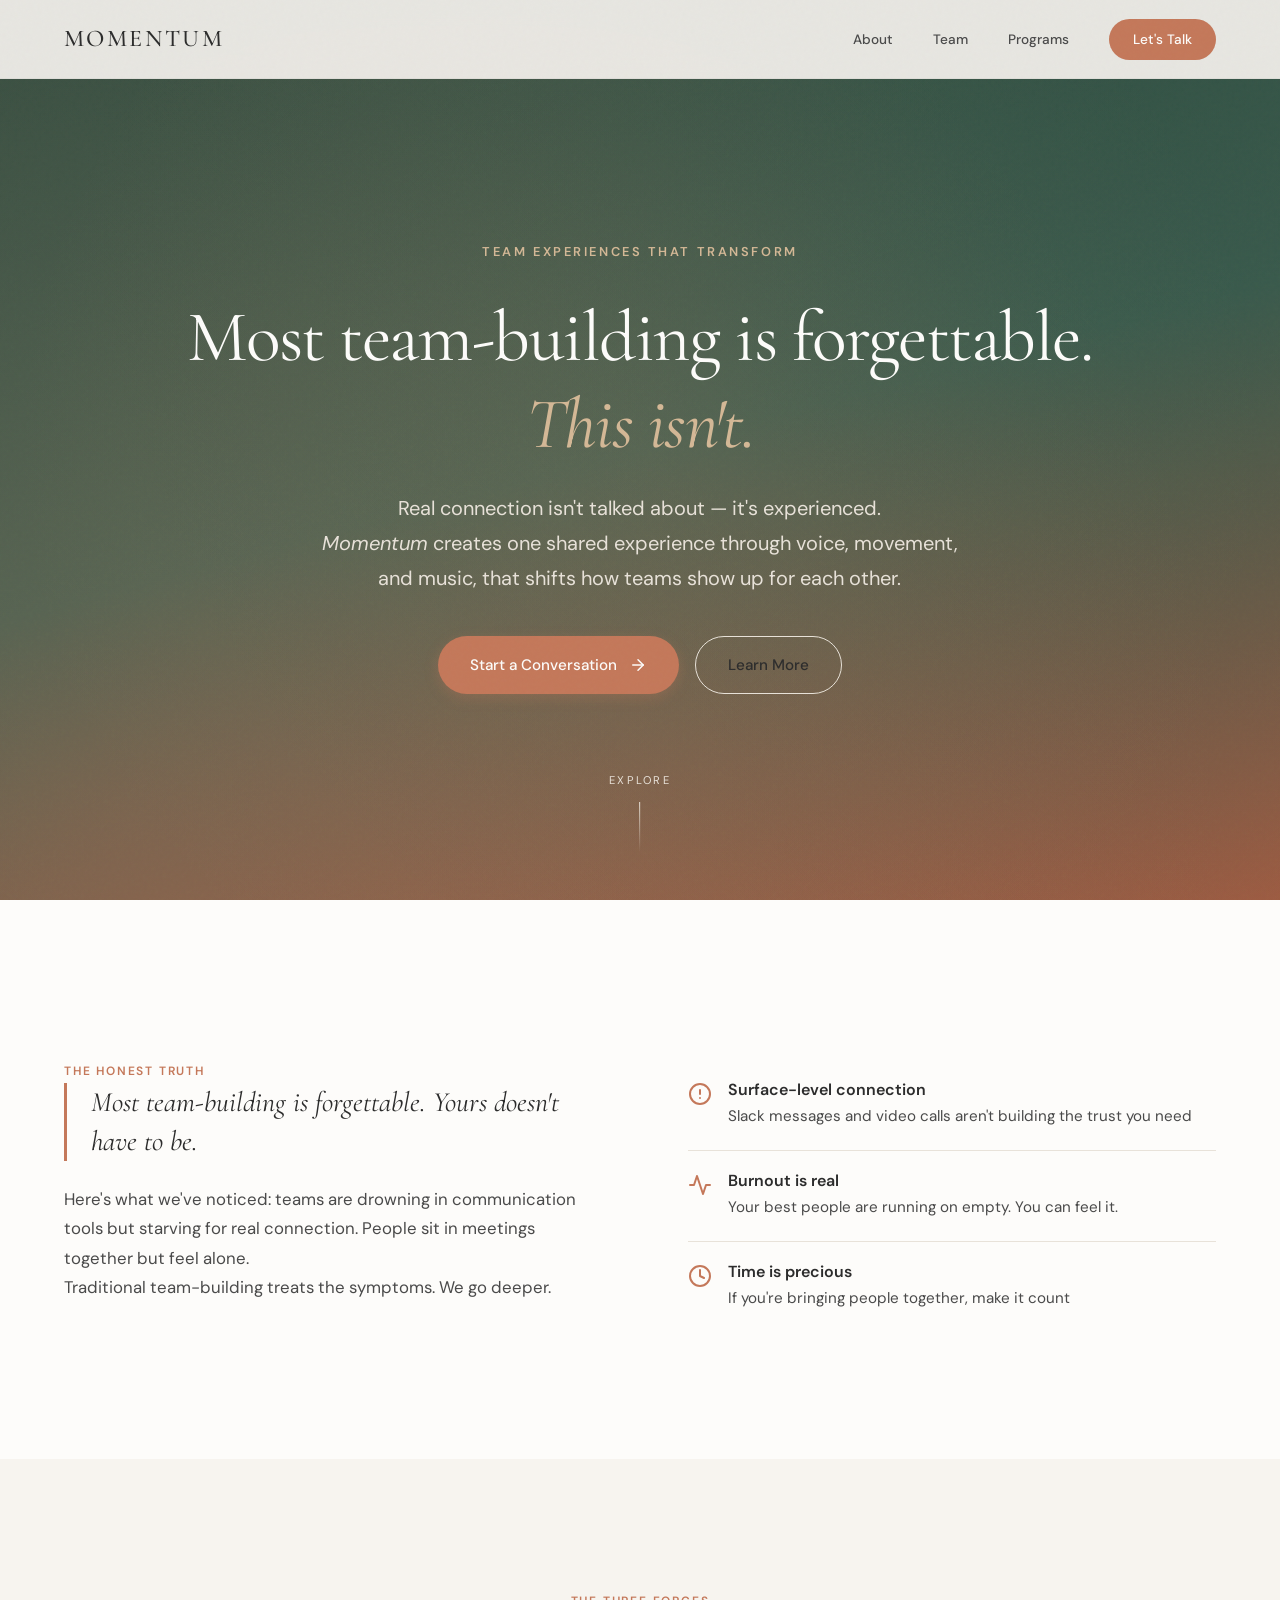
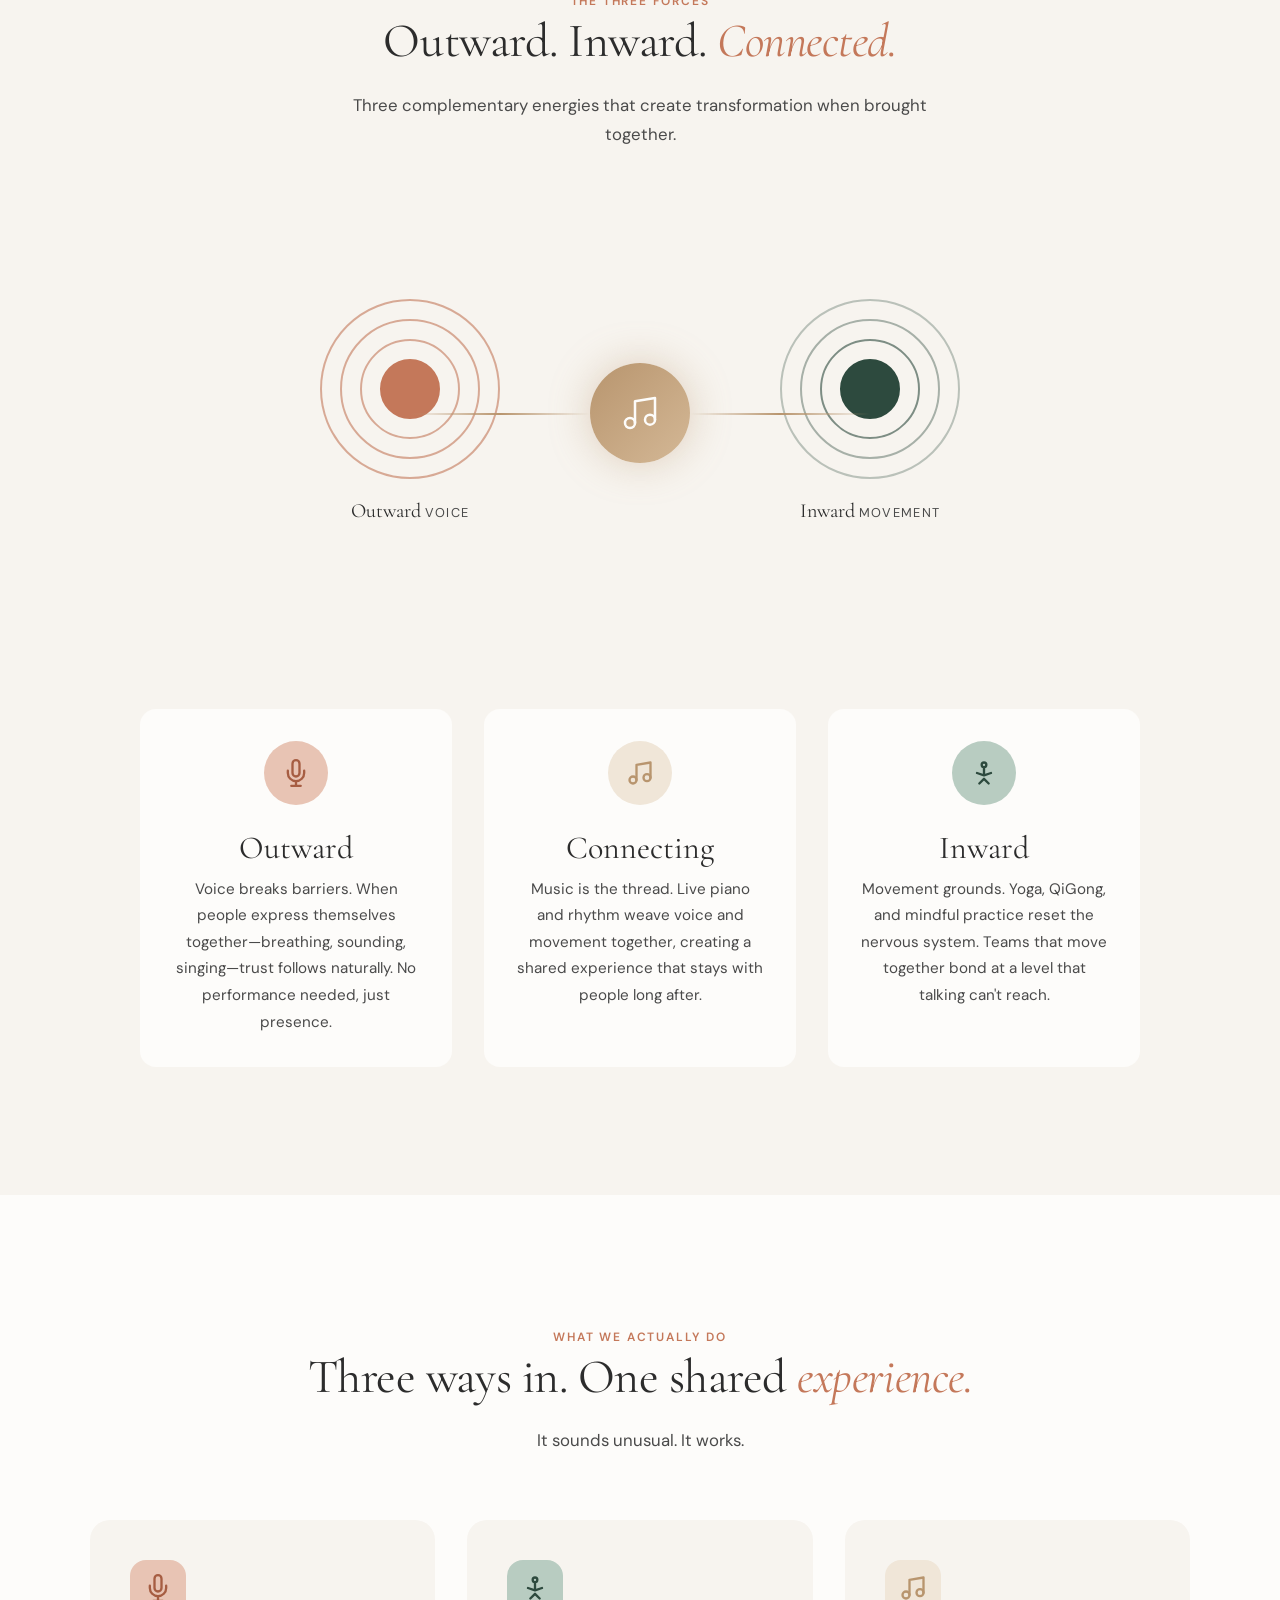
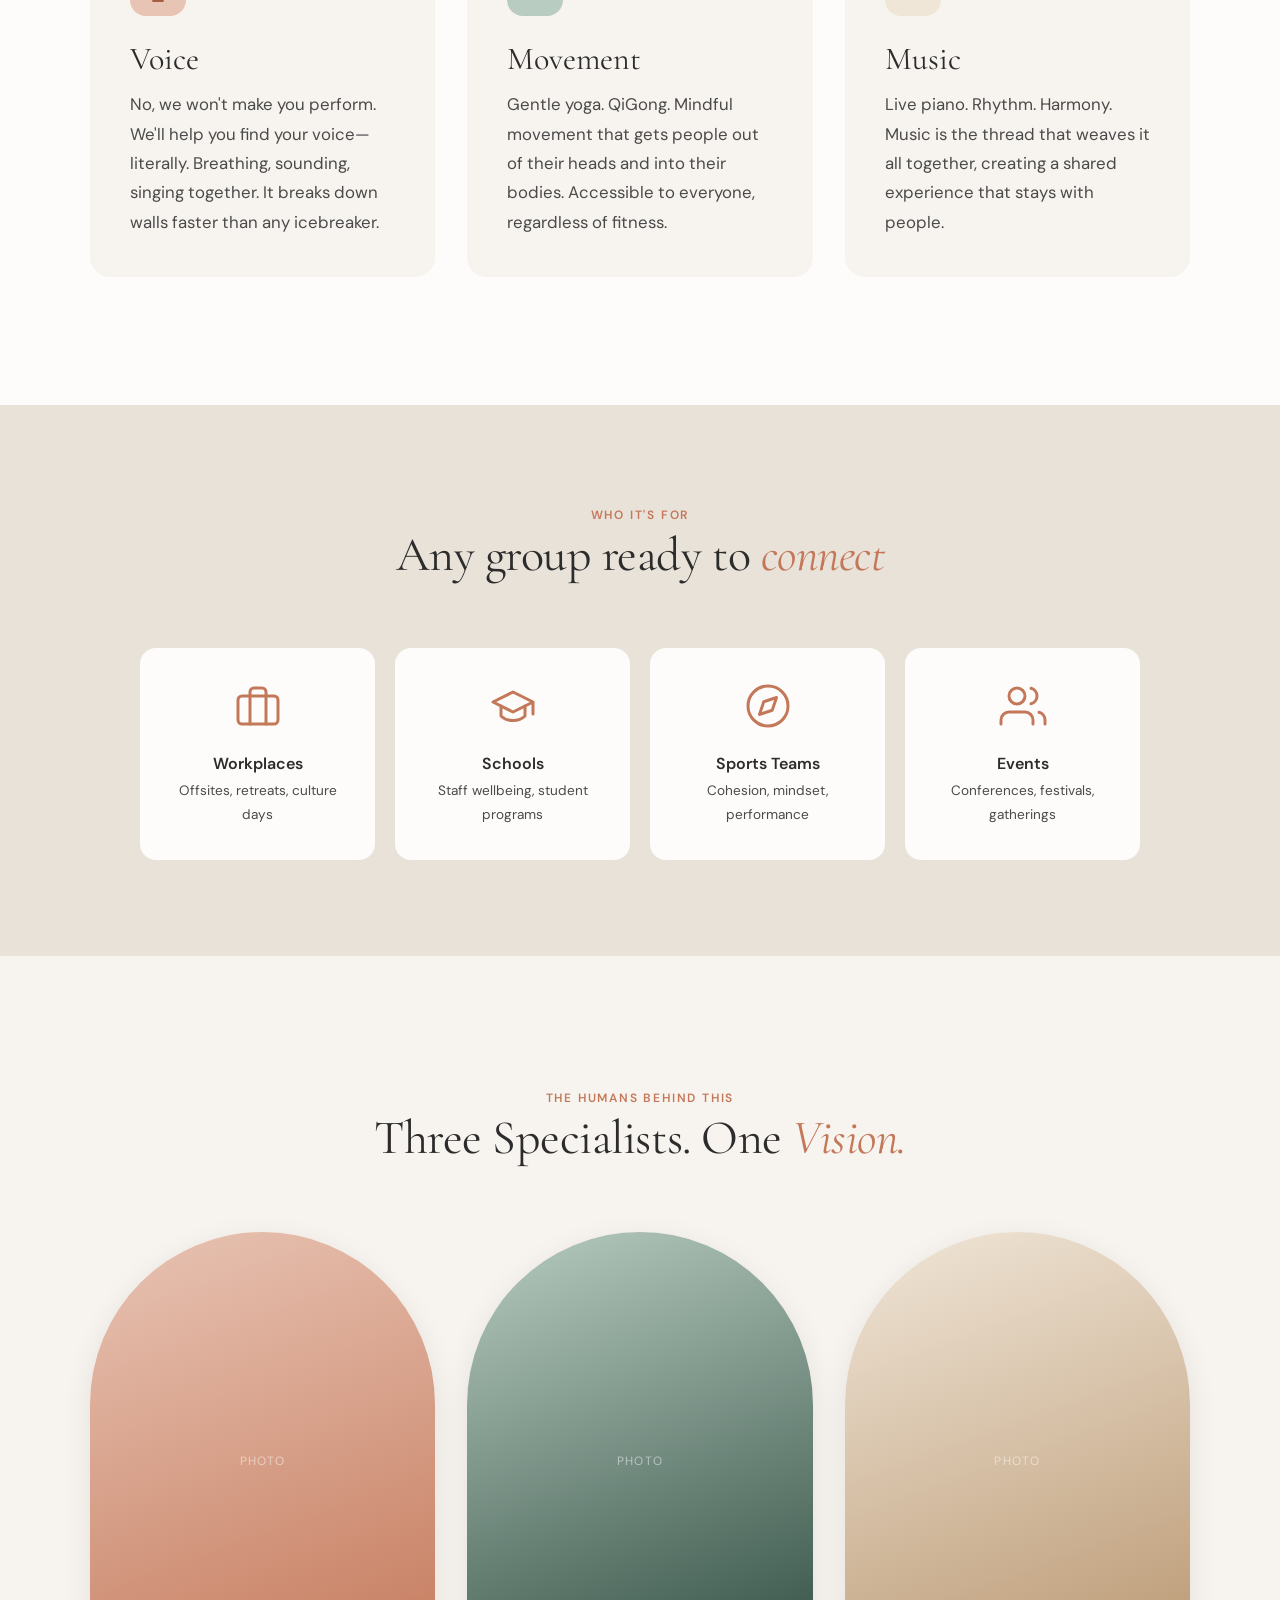
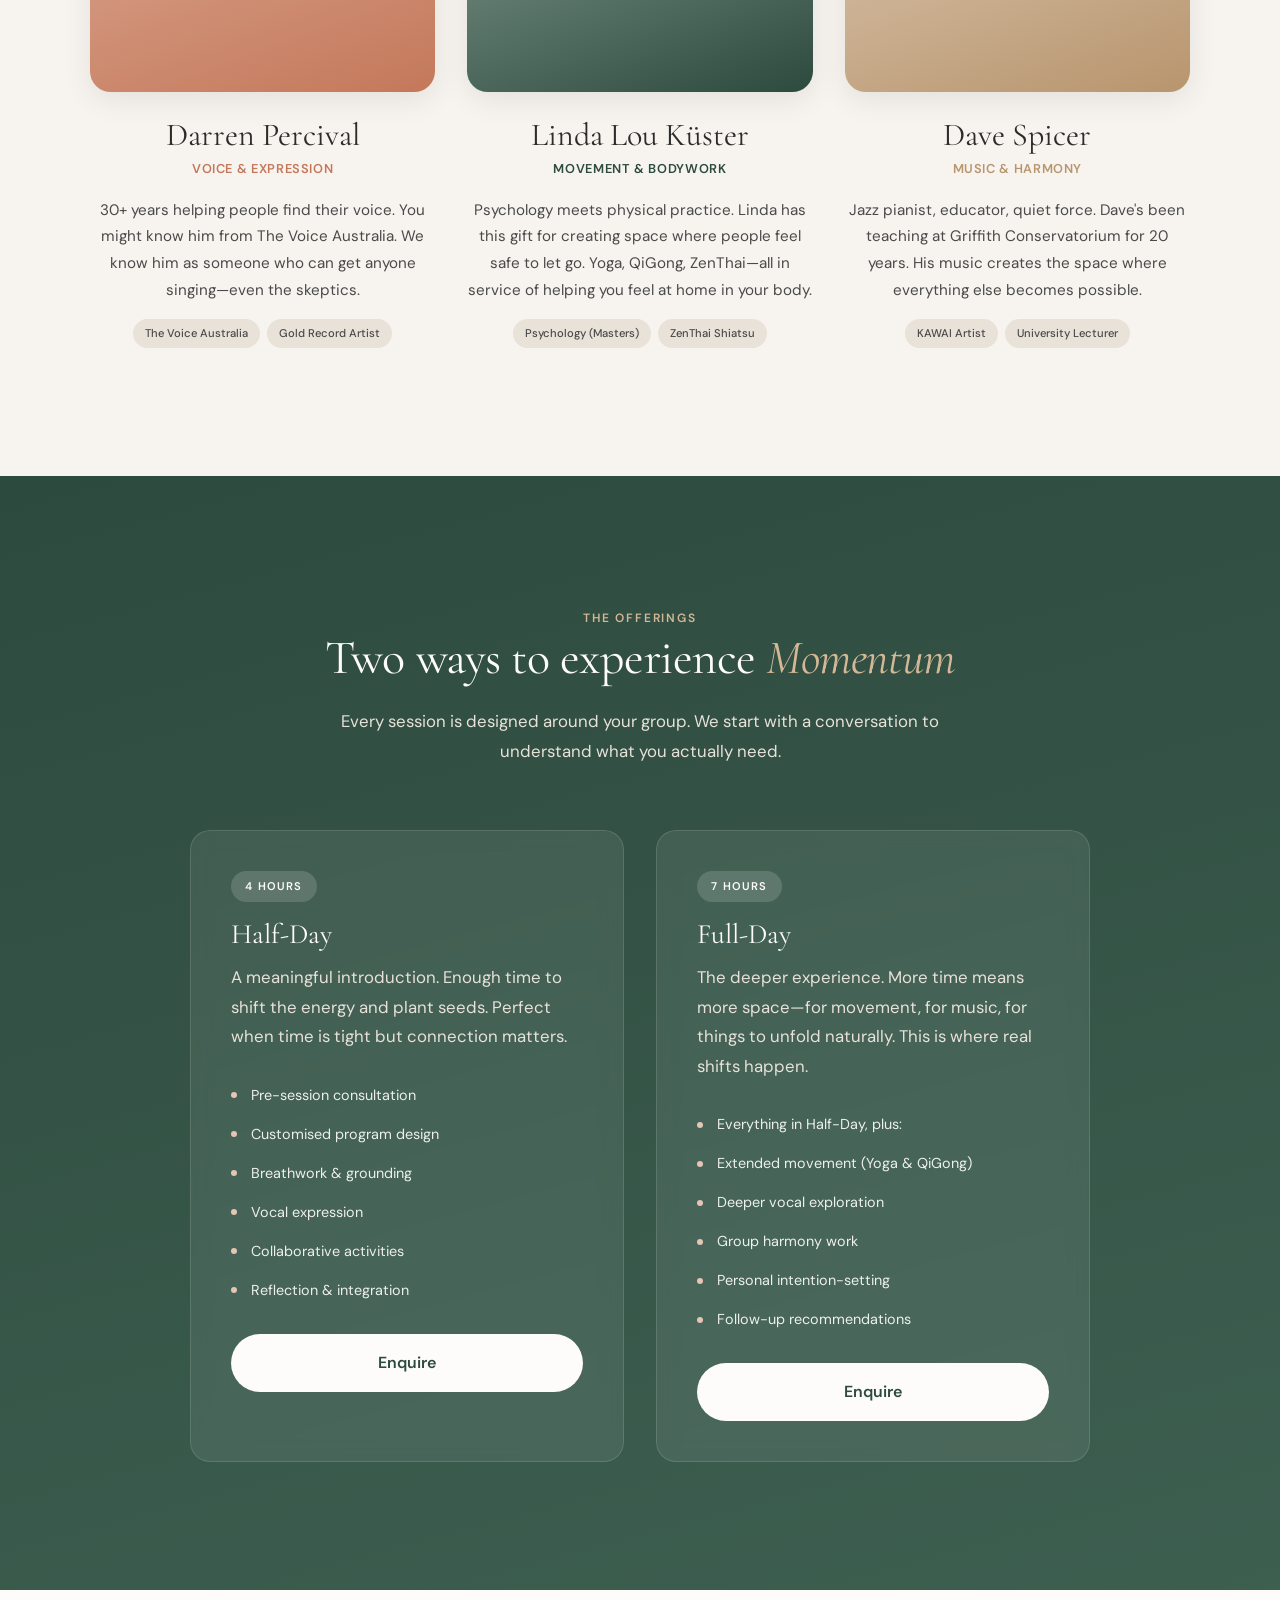
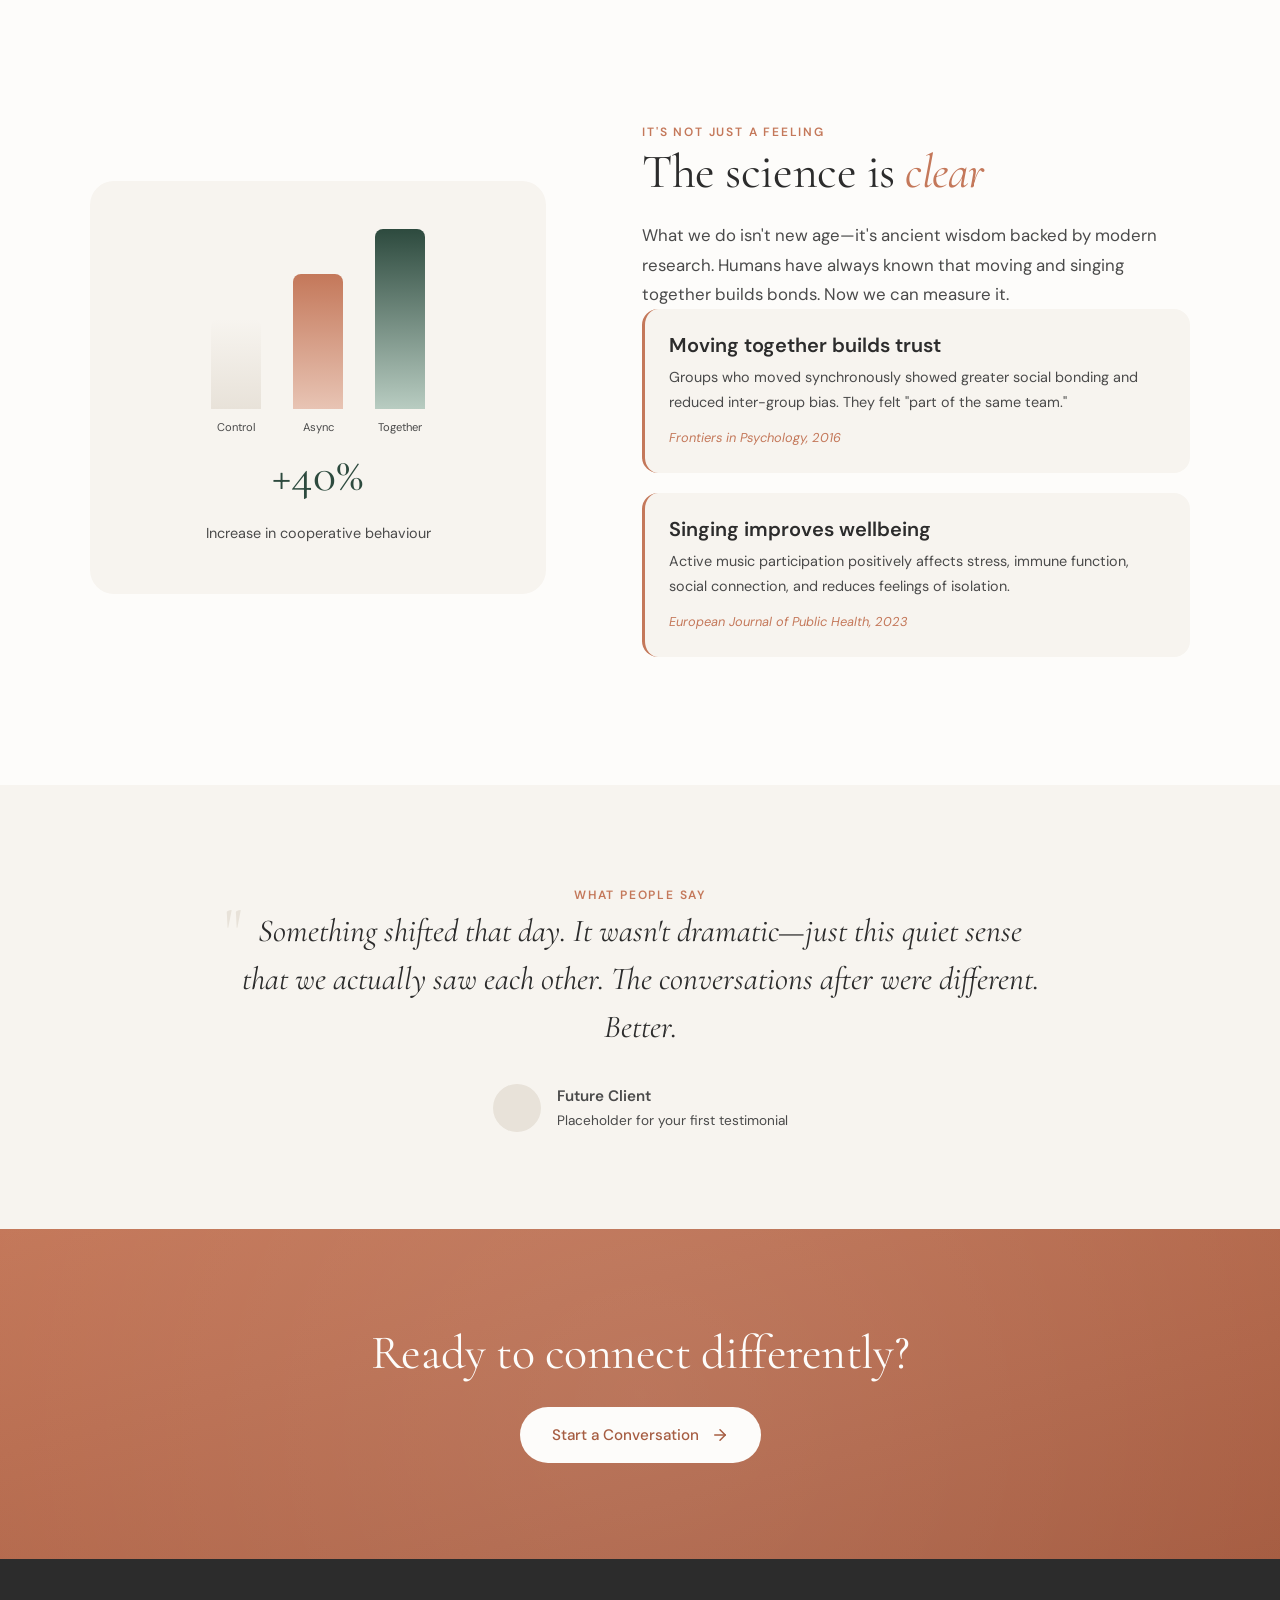
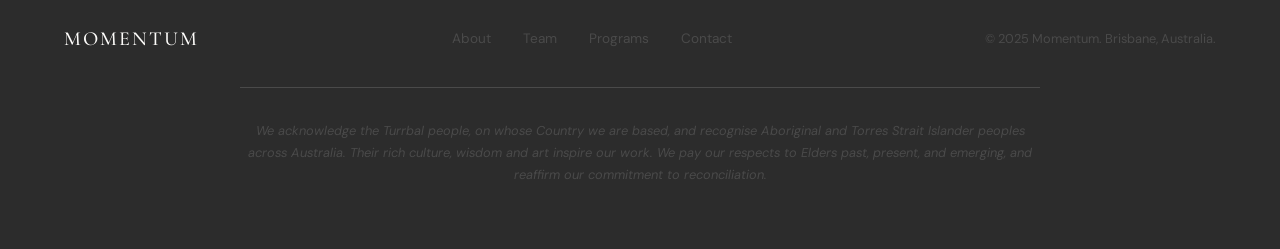
==== index.html @ c25100a8 "Italicize Momentum in hero description Co-Authored-By: Claude Opus 4.5 <noreply@anthropic.com>" ====
<!DOCTYPE html>
<html lang="en">
<head>
    <meta charset="UTF-8">
    <meta name="viewport" content="width=device-width, initial-scale=1.0">
    <title>Momentum | Voice, Movement & Connection for Teams</title>
    <meta name="description" content="Momentum helps teams unlock genuine connection through voice, movement, and shared experience. Not another workshop. A shift in how people show up for each other.">

    <!-- Open Graph -->
    <meta property="og:title" content="Momentum | Voice, Movement & Connection for Teams">
    <meta property="og:description" content="Team experiences that transform how people connect, communicate, and perform.">
    <meta property="og:type" content="website">
    <meta property="og:url" content="https://momentum.com.au">

    <!-- Fonts -->
    <link rel="preconnect" href="https://fonts.googleapis.com">
    <link rel="preconnect" href="https://fonts.gstatic.com" crossorigin>
    <link href="https://fonts.googleapis.com/css2?family=Cormorant+Garamond:ital,wght@0,300;0,400;0,500;0,600;1,400;1,500&family=DM+Sans:ital,wght@0,400;0,500;0,600;1,400&display=swap" rel="stylesheet">

    <!-- Styles -->
    <link rel="stylesheet" href="css/styles.css">
</head>
<body>
    <!-- Navigation -->
    <nav class="nav">
        <a href="index.html" class="nav__logo">Momentum</a>
        <ul class="nav__links">
            <li><a href="about.html" class="nav__link">About</a></li>
            <li><a href="team.html" class="nav__link">Team</a></li>
            <li><a href="programs.html" class="nav__link">Programs</a></li>
            <li><a href="contact.html" class="nav__link nav__cta">Let's Talk</a></li>
        </ul>
        <button class="nav__toggle" aria-label="Toggle menu">
            <span></span>
            <span></span>
            <span></span>
        </button>
    </nav>

    <!-- Hero Section -->
    <section class="hero" id="hero">
        <div class="hero__container">
            <span class="hero__tagline">Team experiences that transform</span>
            <h1 class="hero__title">Most team-building is forgettable.<br><em>This isn't.</em></h1>
            <p class="hero__subtitle">Real connection isn't talked about — it's experienced.<br><em>Momentum</em> creates one shared experience through voice, movement, and music, that shifts how teams show up for each other.</p>
            <div class="hero__ctas">
                <a href="contact.html" class="btn btn--primary">
                    <span>Start a Conversation</span>
                    <svg viewBox="0 0 24 24" fill="none" stroke="currentColor" stroke-width="2" stroke-linecap="round" stroke-linejoin="round">
                        <line x1="5" y1="12" x2="19" y2="12"></line>
                        <polyline points="12 5 19 12 12 19"></polyline>
                    </svg>
                </a>
                <a href="about.html" class="btn btn--secondary">Learn More</a>
            </div>
        </div>
        <div class="hero__scroll">
            <span>Explore</span>
            <div class="hero__scroll-line"></div>
        </div>
    </section>

    <!-- Truth Section -->
    <section class="truth" id="truth">
        <div class="truth__grid">
            <div class="truth__content reveal">
                <span class="section-label">The honest truth</span>
                <blockquote>Most team-building is forgettable. Yours doesn't have to be.</blockquote>
                <p>Here's what we've noticed: teams are drowning in communication tools but starving for real connection. People sit in meetings together but feel alone.</p>
                <p>Traditional team-building treats the symptoms. We go deeper.</p>
            </div>
            <div class="reveal reveal-delay-1">
                <ul class="truth__points">
                    <li class="truth__point">
                        <svg class="truth__icon" viewBox="0 0 24 24" fill="none" stroke="currentColor" stroke-width="2" stroke-linecap="round" stroke-linejoin="round">
                            <circle cx="12" cy="12" r="10"></circle>
                            <line x1="12" y1="8" x2="12" y2="12"></line>
                            <line x1="12" y1="16" x2="12.01" y2="16"></line>
                        </svg>
                        <div>
                            <h4>Surface-level connection</h4>
                            <p>Slack messages and video calls aren't building the trust you need</p>
                        </div>
                    </li>
                    <li class="truth__point">
                        <svg class="truth__icon" viewBox="0 0 24 24" fill="none" stroke="currentColor" stroke-width="2" stroke-linecap="round" stroke-linejoin="round">
                            <path d="M22 12h-4l-3 9L9 3l-3 9H2"></path>
                        </svg>
                        <div>
                            <h4>Burnout is real</h4>
                            <p>Your best people are running on empty. You can feel it.</p>
                        </div>
                    </li>
                    <li class="truth__point">
                        <svg class="truth__icon" viewBox="0 0 24 24" fill="none" stroke="currentColor" stroke-width="2" stroke-linecap="round" stroke-linejoin="round">
                            <circle cx="12" cy="12" r="10"></circle>
                            <polyline points="12 6 12 12 16 14"></polyline>
                        </svg>
                        <div>
                            <h4>Time is precious</h4>
                            <p>If you're bringing people together, make it count</p>
                        </div>
                    </li>
                </ul>
            </div>
        </div>
    </section>

    <!-- Three Forces Section -->
    <section class="forces" id="forces">
        <div class="section-header--center reveal">
            <span class="section-label">The Three Forces</span>
            <h2 class="section-title">Outward. Inward. <em>Connected.</em></h2>
            <p class="section-subtitle">Three complementary energies that create transformation when brought together.</p>
        </div>

        <!-- Visual Diagram (desktop) -->
        <div class="forces__visual">
            <div class="forces__diagram">
                <!-- Outward - Darren -->
                <div class="forces__outward">
                    <div class="forces__outward-circles">
                        <div class="forces__outward-circle"></div>
                        <div class="forces__outward-circle"></div>
                        <div class="forces__outward-circle"></div>
                        <div class="forces__outward-circle"></div>
                    </div>
                    <span class="forces__label">Outward</span>
                    <span class="forces__sublabel">Voice</span>
                </div>

                <!-- Connecting lines -->
                <div class="forces__line forces__line--left"></div>
                <div class="forces__line forces__line--right"></div>

                <!-- Center - Dave -->
                <div class="forces__center">
                    <svg viewBox="0 0 24 24" fill="none" stroke="currentColor" stroke-width="1.5" stroke-linecap="round" stroke-linejoin="round">
                        <path d="M9 18V5l12-2v13"></path>
                        <circle cx="6" cy="18" r="3"></circle>
                        <circle cx="18" cy="16" r="3"></circle>
                    </svg>
                </div>

                <!-- Inward - Linda -->
                <div class="forces__inward">
                    <div class="forces__inward-spiral">
                        <div class="forces__inward-ring"></div>
                        <div class="forces__inward-ring"></div>
                        <div class="forces__inward-ring"></div>
                        <div class="forces__inward-ring"></div>
                    </div>
                    <span class="forces__label">Inward</span>
                    <span class="forces__sublabel">Movement</span>
                </div>
            </div>
        </div>

        <!-- Cards -->
        <div class="forces__cards">
            <div class="forces__card forces__card--outward reveal">
                <div class="forces__card-icon">
                    <svg viewBox="0 0 24 24" fill="none" stroke="currentColor" stroke-width="2" stroke-linecap="round" stroke-linejoin="round">
                        <path d="M12 1a3 3 0 0 0-3 3v8a3 3 0 0 0 6 0V4a3 3 0 0 0-3-3z"></path>
                        <path d="M19 10v2a7 7 0 0 1-14 0v-2"></path>
                        <line x1="12" y1="19" x2="12" y2="23"></line>
                        <line x1="8" y1="23" x2="16" y2="23"></line>
                    </svg>
                </div>
                <h3>Outward</h3>
                <p>Voice breaks barriers. When people express themselves together—breathing, sounding, singing—trust follows naturally. No performance needed, just presence.</p>
            </div>
            <div class="forces__card forces__card--connecting reveal reveal-delay-1">
                <div class="forces__card-icon">
                    <svg viewBox="0 0 24 24" fill="none" stroke="currentColor" stroke-width="2" stroke-linecap="round" stroke-linejoin="round">
                        <path d="M9 18V5l12-2v13"></path>
                        <circle cx="6" cy="18" r="3"></circle>
                        <circle cx="18" cy="16" r="3"></circle>
                    </svg>
                </div>
                <h3>Connecting</h3>
                <p>Music is the thread. Live piano and rhythm weave voice and movement together, creating a shared experience that stays with people long after.</p>
            </div>
            <div class="forces__card forces__card--inward reveal reveal-delay-2">
                <div class="forces__card-icon">
                    <svg viewBox="0 0 24 24" fill="none" stroke="currentColor" stroke-width="2" stroke-linecap="round" stroke-linejoin="round">
                        <circle cx="12" cy="5" r="2"></circle>
                        <path d="M12 7v6"></path>
                        <path d="M8 21l4-4 4 4"></path>
                        <path d="M6 12l6 2 6-2"></path>
                    </svg>
                </div>
                <h3>Inward</h3>
                <p>Movement grounds. Yoga, QiGong, and mindful practice reset the nervous system. Teams that move together bond at a level that talking can't reach.</p>
            </div>
        </div>
    </section>

    <!-- How It Works Section -->
    <section class="how" id="how">
        <div class="section-header--center reveal">
            <span class="section-label">What we actually do</span>
            <h2 class="section-title">Three ways in. One shared <em>experience.</em></h2>
            <p class="section-subtitle">It sounds unusual. It works.</p>
        </div>
        <div class="how__grid">
            <div class="how__card reveal">
                <div class="how__icon">
                    <svg viewBox="0 0 24 24" fill="none" stroke="currentColor" stroke-width="2" stroke-linecap="round" stroke-linejoin="round">
                        <path d="M12 1a3 3 0 0 0-3 3v8a3 3 0 0 0 6 0V4a3 3 0 0 0-3-3z"></path>
                        <path d="M19 10v2a7 7 0 0 1-14 0v-2"></path>
                        <line x1="12" y1="19" x2="12" y2="23"></line>
                        <line x1="8" y1="23" x2="16" y2="23"></line>
                    </svg>
                </div>
                <h3>Voice</h3>
                <p>No, we won't make you perform. We'll help you find your voice—literally. Breathing, sounding, singing together. It breaks down walls faster than any icebreaker.</p>
            </div>
            <div class="how__card reveal reveal-delay-1">
                <div class="how__icon">
                    <svg viewBox="0 0 24 24" fill="none" stroke="currentColor" stroke-width="2" stroke-linecap="round" stroke-linejoin="round">
                        <circle cx="12" cy="5" r="2"></circle>
                        <path d="M12 7v6"></path>
                        <path d="M8 21l4-4 4 4"></path>
                        <path d="M6 12l6 2 6-2"></path>
                    </svg>
                </div>
                <h3>Movement</h3>
                <p>Gentle yoga. QiGong. Mindful movement that gets people out of their heads and into their bodies. Accessible to everyone, regardless of fitness.</p>
            </div>
            <div class="how__card reveal reveal-delay-2">
                <div class="how__icon">
                    <svg viewBox="0 0 24 24" fill="none" stroke="currentColor" stroke-width="2" stroke-linecap="round" stroke-linejoin="round">
                        <path d="M9 18V5l12-2v13"></path>
                        <circle cx="6" cy="18" r="3"></circle>
                        <circle cx="18" cy="16" r="3"></circle>
                    </svg>
                </div>
                <h3>Music</h3>
                <p>Live piano. Rhythm. Harmony. Music is the thread that weaves it all together, creating a shared experience that stays with people.</p>
            </div>
        </div>
    </section>

    <!-- Who It's For Section -->
    <section class="who" id="who">
        <div class="section-header--center reveal">
            <span class="section-label">Who it's for</span>
            <h2 class="section-title">Any group ready to <em>connect</em></h2>
        </div>
        <div class="who__grid">
            <div class="who__card reveal">
                <svg class="who__icon" viewBox="0 0 24 24" fill="none" stroke="currentColor" stroke-width="1.5" stroke-linecap="round" stroke-linejoin="round">
                    <rect x="2" y="7" width="20" height="14" rx="2" ry="2"></rect>
                    <path d="M16 21V5a2 2 0 0 0-2-2h-4a2 2 0 0 0-2 2v16"></path>
                </svg>
                <h4>Workplaces</h4>
                <p>Offsites, retreats, culture days</p>
            </div>
            <div class="who__card reveal reveal-delay-1">
                <svg class="who__icon" viewBox="0 0 24 24" fill="none" stroke="currentColor" stroke-width="1.5" stroke-linecap="round" stroke-linejoin="round">
                    <path d="M22 10v6M2 10l10-5 10 5-10 5z"></path>
                    <path d="M6 12v5c3 3 9 3 12 0v-5"></path>
                </svg>
                <h4>Schools</h4>
                <p>Staff wellbeing, student programs</p>
            </div>
            <div class="who__card reveal reveal-delay-2">
                <svg class="who__icon" viewBox="0 0 24 24" fill="none" stroke="currentColor" stroke-width="1.5" stroke-linecap="round" stroke-linejoin="round">
                    <circle cx="12" cy="12" r="10"></circle>
                    <polygon points="16.24 7.76 14.12 14.12 7.76 16.24 9.88 9.88 16.24 7.76"></polygon>
                </svg>
                <h4>Sports Teams</h4>
                <p>Cohesion, mindset, performance</p>
            </div>
            <div class="who__card reveal reveal-delay-3">
                <svg class="who__icon" viewBox="0 0 24 24" fill="none" stroke="currentColor" stroke-width="1.5" stroke-linecap="round" stroke-linejoin="round">
                    <path d="M17 21v-2a4 4 0 0 0-4-4H5a4 4 0 0 0-4 4v2"></path>
                    <circle cx="9" cy="7" r="4"></circle>
                    <path d="M23 21v-2a4 4 0 0 0-3-3.87"></path>
                    <path d="M16 3.13a4 4 0 0 1 0 7.75"></path>
                </svg>
                <h4>Events</h4>
                <p>Conferences, festivals, gatherings</p>
            </div>
        </div>
    </section>

    <!-- Team Section -->
    <section class="team" id="team">
        <div class="section-header--center reveal">
            <span class="section-label">The humans behind this</span>
            <h2 class="section-title">Three Specialists. One <em>Vision.</em></h2>
        </div>
        <div class="team__grid">
            <div class="team__card reveal">
                <div class="team__photo"></div>
                <h3 class="team__name">Darren Percival</h3>
                <p class="team__role">Voice & Expression</p>
                <p class="team__bio">30+ years helping people find their voice. You might know him from The Voice Australia. We know him as someone who can get anyone singing—even the skeptics.</p>
                <div class="team__creds">
                    <span class="team__cred">The Voice Australia</span>
                    <span class="team__cred">Gold Record Artist</span>
                </div>
            </div>
            <div class="team__card reveal reveal-delay-1">
                <div class="team__photo"></div>
                <h3 class="team__name">Linda Lou Küster</h3>
                <p class="team__role">Movement & Bodywork</p>
                <p class="team__bio">Psychology meets physical practice. Linda has this gift for creating space where people feel safe to let go. Yoga, QiGong, ZenThai—all in service of helping you feel at home in your body.</p>
                <div class="team__creds">
                    <span class="team__cred">Psychology (Masters)</span>
                    <span class="team__cred">ZenThai Shiatsu</span>
                </div>
            </div>
            <div class="team__card reveal reveal-delay-2">
                <div class="team__photo"></div>
                <h3 class="team__name">Dave Spicer</h3>
                <p class="team__role">Music & Harmony</p>
                <p class="team__bio">Jazz pianist, educator, quiet force. Dave's been teaching at Griffith Conservatorium for 20 years. His music creates the space where everything else becomes possible.</p>
                <div class="team__creds">
                    <span class="team__cred">KAWAI Artist</span>
                    <span class="team__cred">University Lecturer</span>
                </div>
            </div>
        </div>
    </section>

    <!-- Programs Section -->
    <section class="programs" id="programs">
        <div class="section-header--center reveal">
            <span class="section-label">The offerings</span>
            <h2 class="section-title">Two ways to experience <em>Momentum</em></h2>
            <p class="section-subtitle">Every session is designed around your group. We start with a conversation to understand what you actually need.</p>
        </div>
        <div class="programs__grid">
            <div class="programs__card reveal">
                <span class="programs__badge">4 Hours</span>
                <h3 class="programs__name">Half-Day</h3>
                <p class="programs__desc">A meaningful introduction. Enough time to shift the energy and plant seeds. Perfect when time is tight but connection matters.</p>
                <ul class="programs__features">
                    <li>Pre-session consultation</li>
                    <li>Customised program design</li>
                    <li>Breathwork & grounding</li>
                    <li>Vocal expression</li>
                    <li>Collaborative activities</li>
                    <li>Reflection & integration</li>
                </ul>
                <a href="contact.html" class="programs__cta">Enquire</a>
            </div>
            <div class="programs__card reveal reveal-delay-1">
                <span class="programs__badge">7 Hours</span>
                <h3 class="programs__name">Full-Day</h3>
                <p class="programs__desc">The deeper experience. More time means more space—for movement, for music, for things to unfold naturally. This is where real shifts happen.</p>
                <ul class="programs__features">
                    <li>Everything in Half-Day, plus:</li>
                    <li>Extended movement (Yoga & QiGong)</li>
                    <li>Deeper vocal exploration</li>
                    <li>Group harmony work</li>
                    <li>Personal intention-setting</li>
                    <li>Follow-up recommendations</li>
                </ul>
                <a href="contact.html" class="programs__cta">Enquire</a>
            </div>
        </div>
    </section>

    <!-- Science Section -->
    <section class="science" id="science">
        <div class="science__grid">
            <div class="science__visual reveal">
                <div class="science__chart">
                    <div class="science__bar"><span>Control</span></div>
                    <div class="science__bar"><span>Async</span></div>
                    <div class="science__bar"><span>Together</span></div>
                </div>
                <p class="science__stat">+40%</p>
                <p class="science__stat-label">Increase in cooperative behaviour</p>
            </div>
            <div class="reveal reveal-delay-1">
                <span class="section-label">It's not just a feeling</span>
                <h2 class="section-title">The science is <em>clear</em></h2>
                <p class="section-subtitle">What we do isn't new age—it's ancient wisdom backed by modern research. Humans have always known that moving and singing together builds bonds. Now we can measure it.</p>
                <div class="science__studies">
                    <div class="science__study">
                        <h4>Moving together builds trust</h4>
                        <p>Groups who moved synchronously showed greater social bonding and reduced inter-group bias. They felt "part of the same team."</p>
                        <cite>Frontiers in Psychology, 2016</cite>
                    </div>
                    <div class="science__study">
                        <h4>Singing improves wellbeing</h4>
                        <p>Active music participation positively affects stress, immune function, social connection, and reduces feelings of isolation.</p>
                        <cite>European Journal of Public Health, 2023</cite>
                    </div>
                </div>
            </div>
        </div>
    </section>

    <!-- Testimonial Section -->
    <section class="testimonial">
        <div class="testimonial__container reveal">
            <span class="section-label">What people say</span>
            <p class="testimonial__quote">Something shifted that day. It wasn't dramatic—just this quiet sense that we actually saw each other. The conversations after were different. Better.</p>
            <div class="testimonial__author">
                <div class="testimonial__avatar"></div>
                <div class="testimonial__info">
                    <p class="testimonial__name">Future Client</p>
                    <p class="testimonial__role">Placeholder for your first testimonial</p>
                </div>
            </div>
        </div>
    </section>

    <!-- CTA Banner -->
    <section class="cta-banner">
        <div class="cta-banner__content reveal">
            <h2 class="section-title">Ready to connect differently?</h2>
            <a href="contact.html" class="btn btn--white">
                <span>Start a Conversation</span>
                <svg viewBox="0 0 24 24" fill="none" stroke="currentColor" stroke-width="2" stroke-linecap="round" stroke-linejoin="round">
                    <line x1="5" y1="12" x2="19" y2="12"></line>
                    <polyline points="12 5 19 12 12 19"></polyline>
                </svg>
            </a>
        </div>
    </section>

    <!-- Footer -->
    <footer class="footer">
        <div class="footer__content">
            <span class="footer__logo">Momentum</span>
            <div class="footer__links">
                <a href="about.html">About</a>
                <a href="team.html">Team</a>
                <a href="programs.html">Programs</a>
                <a href="contact.html">Contact</a>
            </div>
            <span class="footer__copy">&copy; 2025 Momentum. Brisbane, Australia.</span>
        </div>
        <div class="footer__acknowledgement">
            <p>We acknowledge the Turrbal people, on whose Country we are based, and recognise Aboriginal and Torres Strait Islander peoples across Australia. Their rich culture, wisdom and art inspire our work. We pay our respects to Elders past, present, and emerging, and reaffirm our commitment to reconciliation.</p>
        </div>
    </footer>

    <!-- Scripts -->
    <script src="js/main.js"></script>
</body>
</html>
---- css/styles.css ----
/* ============================================
   MOMENTUM - Design System & Styles
   ============================================ */

/* --- CSS Variables --- */
:root {
    /* Colors - Core */
    --color-cream: #F7F4EF;
    --color-warm-white: #FDFCFA;
    --color-sand: #E8E2D9;
    --color-charcoal: #2C2C2C;
    --color-charcoal-light: #4A4A4A;

    /* Colors - Darren (Outward) */
    --color-terracotta: #C4785A;
    --color-terracotta-deep: #A65D42;
    --color-terracotta-light: #E8C4B4;

    /* Colors - Linda (Inward) */
    --color-forest: #2D4A3E;
    --color-forest-light: #3D5F50;
    --color-forest-pale: #B8CCC1;

    /* Colors - Dave (Connecting) */
    --color-gold: #B8956E;
    --color-gold-light: #D4B896;
    --color-gold-pale: #F0E6D8;

    /* Typography */
    --font-display: 'Cormorant Garamond', Georgia, serif;
    --font-body: 'DM Sans', -apple-system, sans-serif;

    /* Spacing */
    --space-xs: 0.5rem;
    --space-sm: 1rem;
    --space-md: 2rem;
    --space-lg: 4rem;
    --space-xl: 6rem;
    --space-2xl: 8rem;

    /* Easing */
    --ease-out-expo: cubic-bezier(0.16, 1, 0.3, 1);
    --ease-out-quart: cubic-bezier(0.25, 1, 0.5, 1);
    --ease-smooth: cubic-bezier(0.4, 0, 0.2, 1);

    /* Shadows */
    --shadow-sm: 0 2px 8px rgba(0, 0, 0, 0.04);
    --shadow-md: 0 8px 30px rgba(0, 0, 0, 0.08);
    --shadow-lg: 0 20px 50px rgba(0, 0, 0, 0.12);
}

/* --- Reset & Base --- */
*, *::before, *::after {
    margin: 0;
    padding: 0;
    box-sizing: border-box;
}

html {
    scroll-behavior: smooth;
    font-size: 16px;
}

body {
    font-family: var(--font-body);
    background-color: var(--color-cream);
    color: var(--color-charcoal);
    line-height: 1.6;
    overflow-x: hidden;
    -webkit-font-smoothing: antialiased;
}

/* Grain overlay */
body::before {
    content: '';
    position: fixed;
    top: 0;
    left: 0;
    width: 100%;
    height: 100%;
    pointer-events: none;
    opacity: 0.025;
    z-index: 10000;
    background-image: url("data:image/svg+xml,%3Csvg viewBox='0 0 256 256' xmlns='http://www.w3.org/2000/svg'%3E%3Cfilter id='noise'%3E%3CfeTurbulence type='fractalNoise' baseFrequency='0.9' numOctaves='4' stitchTiles='stitch'/%3E%3C/filter%3E%3Crect width='100%25' height='100%25' filter='url(%23noise)'/%3E%3C/svg%3E");
}

::selection {
    background-color: var(--color-terracotta);
    color: var(--color-warm-white);
}

img {
    max-width: 100%;
    height: auto;
    display: block;
}

a {
    color: inherit;
    text-decoration: none;
}

/* --- Typography --- */
h1, h2, h3, h4 {
    font-family: var(--font-display);
    font-weight: 400;
    line-height: 1.2;
}

h1 {
    font-size: clamp(2.5rem, 6vw, 4.5rem);
    letter-spacing: -0.02em;
}

h2 {
    font-size: clamp(2rem, 4vw, 3rem);
    letter-spacing: -0.01em;
}

h3 {
    font-size: clamp(1.5rem, 2.5vw, 2rem);
}

h4 {
    font-size: 1.25rem;
}

p {
    font-size: 1.05rem;
    line-height: 1.75;
    color: var(--color-charcoal-light);
}

em {
    font-style: italic;
}

/* --- Layout --- */
.container {
    max-width: 1200px;
    margin: 0 auto;
    padding: 0 var(--space-md);
}

section {
    padding: var(--space-xl) var(--space-md);
    position: relative;
}

/* --- Navigation --- */
.nav {
    position: fixed;
    top: 0;
    left: 0;
    right: 0;
    z-index: 1000;
    padding: 1.25rem var(--space-lg);
    display: flex;
    justify-content: space-between;
    align-items: center;
    background-color: rgba(247, 244, 239, 0.92);
    backdrop-filter: blur(12px);
    border-bottom: 1px solid rgba(0, 0, 0, 0.04);
    transition: all 0.3s var(--ease-smooth);
}

.nav--scrolled {
    padding: 1rem var(--space-lg);
    box-shadow: var(--shadow-sm);
}

.nav__logo {
    font-family: var(--font-display);
    font-size: 1.5rem;
    font-weight: 500;
    letter-spacing: 0.1em;
    text-transform: uppercase;
    color: var(--color-charcoal);
}

.nav__links {
    display: flex;
    gap: 2.5rem;
    list-style: none;
    align-items: center;
}

.nav__link {
    font-size: 0.85rem;
    font-weight: 500;
    color: var(--color-charcoal-light);
    transition: color 0.3s ease;
    position: relative;
}

.nav__link::after {
    content: '';
    position: absolute;
    bottom: -4px;
    left: 0;
    width: 0;
    height: 1px;
    background-color: var(--color-terracotta);
    transition: width 0.3s var(--ease-out-expo);
}

.nav__link:hover {
    color: var(--color-charcoal);
}

.nav__link:hover::after {
    width: 100%;
}

.nav__cta {
    padding: 0.75rem 1.5rem;
    background-color: var(--color-terracotta);
    color: var(--color-warm-white) !important;
    border-radius: 100px;
    font-weight: 500;
    transition: all 0.3s var(--ease-smooth);
}

.nav__cta:hover {
    background-color: var(--color-terracotta-deep);
    transform: translateY(-1px);
}

.nav__cta::after {
    display: none;
}

/* Mobile menu toggle */
.nav__toggle {
    display: none;
    flex-direction: column;
    gap: 5px;
    background: none;
    border: none;
    cursor: pointer;
    padding: 0.5rem;
}

.nav__toggle span {
    width: 24px;
    height: 2px;
    background-color: var(--color-charcoal);
    transition: all 0.3s ease;
}

/* --- Buttons --- */
.btn {
    display: inline-flex;
    align-items: center;
    gap: 0.75rem;
    font-family: var(--font-body);
    font-size: 0.95rem;
    font-weight: 500;
    padding: 1rem 2rem;
    border-radius: 100px;
    cursor: pointer;
    transition: all 0.3s var(--ease-out-expo);
    border: none;
}

.btn--primary {
    background-color: var(--color-terracotta);
    color: var(--color-warm-white);
    box-shadow: 0 4px 14px rgba(196, 120, 90, 0.3);
}

.btn--primary:hover {
    background-color: var(--color-terracotta-deep);
    transform: translateY(-2px);
    box-shadow: 0 6px 20px rgba(196, 120, 90, 0.4);
}

.btn--secondary {
    background-color: transparent;
    color: var(--color-charcoal);
    border: 1px solid var(--color-sand);
}

.btn--secondary:hover {
    background-color: var(--color-sand);
}

.btn--white {
    background-color: var(--color-warm-white);
    color: var(--color-terracotta-deep);
}

.btn--white:hover {
    transform: translateY(-2px);
    box-shadow: var(--shadow-md);
}

.btn svg {
    width: 18px;
    height: 18px;
    transition: transform 0.3s var(--ease-out-expo);
}

.btn:hover svg {
    transform: translateX(4px);
}

/* --- Section Headers --- */
.section-label {
    font-size: 0.75rem;
    font-weight: 600;
    letter-spacing: 0.15em;
    text-transform: uppercase;
    color: var(--color-terracotta);
    margin-bottom: 1rem;
}

.section-title {
    margin-bottom: 1.25rem;
}

.section-title em {
    color: var(--color-terracotta);
}

.section-subtitle {
    max-width: 600px;
    color: var(--color-charcoal-light);
}

.section-header--center {
    text-align: center;
    margin-bottom: var(--space-lg);
}

.section-header--center .section-subtitle {
    margin-left: auto;
    margin-right: auto;
}

/* --- Hero Section --- */
.hero {
    min-height: 100vh;
    display: flex;
    align-items: center;
    padding: 8rem var(--space-lg) var(--space-xl);
    position: relative;
    overflow: hidden;
    background: linear-gradient(165deg, var(--color-forest) 0%, var(--color-forest-light) 50%, var(--color-terracotta-deep) 100%);
}

.hero::before {
    content: '';
    position: absolute;
    top: -50%;
    left: -50%;
    width: 200%;
    height: 200%;
    background:
        radial-gradient(circle at 30% 70%, rgba(196, 120, 90, 0.25) 0%, transparent 50%),
        radial-gradient(circle at 70% 30%, rgba(45, 74, 62, 0.3) 0%, transparent 50%),
        radial-gradient(circle at 50% 50%, rgba(184, 149, 110, 0.15) 0%, transparent 40%);
    animation: heroGradientShift 20s ease-in-out infinite;
}

@keyframes heroGradientShift {
    0%, 100% { transform: translate(0, 0) rotate(0deg); }
    33% { transform: translate(2%, -2%) rotate(1deg); }
    66% { transform: translate(-1%, 1%) rotate(-0.5deg); }
}

.hero__container {
    max-width: 1000px;
    margin: 0 auto;
    position: relative;
    z-index: 2;
    text-align: center;
}

.hero__tagline {
    display: inline-block;
    font-size: 0.8rem;
    font-weight: 600;
    letter-spacing: 0.2em;
    text-transform: uppercase;
    color: var(--color-gold-light);
    margin-bottom: 2rem;
    opacity: 0;
    transform: translateY(20px);
    animation: fadeUp 0.8s var(--ease-out-expo) 0.3s forwards;
}

.hero__title {
    color: var(--color-warm-white);
    margin-bottom: 1.5rem;
    opacity: 0;
    transform: translateY(30px);
    animation: fadeUp 1s var(--ease-out-expo) 0.5s forwards;
}

.hero__title em {
    color: var(--color-gold-light);
}

.hero__subtitle {
    font-size: 1.25rem;
    color: var(--color-sand);
    max-width: 640px;
    margin: 0 auto 2.5rem;
    opacity: 0;
    transform: translateY(20px);
    animation: fadeUp 0.8s var(--ease-out-expo) 0.7s forwards;
}

.hero__ctas {
    display: flex;
    gap: 1rem;
    justify-content: center;
    flex-wrap: wrap;
    opacity: 0;
    transform: translateY(20px);
    animation: fadeUp 0.8s var(--ease-out-expo) 0.9s forwards;
}

.hero__scroll {
    position: absolute;
    bottom: 3rem;
    left: 50%;
    transform: translateX(-50%);
    display: flex;
    flex-direction: column;
    align-items: center;
    gap: 0.75rem;
    color: var(--color-sand);
    opacity: 0;
    animation: fadeIn 1s var(--ease-out-expo) 1.3s forwards;
}

.hero__scroll span {
    font-size: 0.7rem;
    letter-spacing: 0.2em;
    text-transform: uppercase;
}

.hero__scroll-line {
    width: 1px;
    height: 50px;
    background: linear-gradient(to bottom, var(--color-sand), transparent);
    animation: scrollPulse 2s ease-in-out infinite;
}

@keyframes scrollPulse {
    0%, 100% { opacity: 1; transform: scaleY(1); }
    50% { opacity: 0.5; transform: scaleY(0.8); }
}

/* --- Truth Section --- */
.truth {
    background-color: var(--color-warm-white);
    padding: var(--space-2xl) var(--space-lg);
}

.truth__grid {
    display: grid;
    grid-template-columns: 1fr 1fr;
    gap: var(--space-xl);
    align-items: center;
    max-width: 1200px;
    margin: 0 auto;
}

.truth__content blockquote {
    font-family: var(--font-display);
    font-size: 1.75rem;
    font-weight: 400;
    font-style: italic;
    line-height: 1.4;
    color: var(--color-charcoal);
    margin-bottom: 1.5rem;
    padding-left: 1.5rem;
    border-left: 3px solid var(--color-terracotta);
}

.truth__points {
    list-style: none;
    margin-top: var(--space-md);
}

.truth__point {
    display: flex;
    align-items: flex-start;
    gap: 1rem;
    padding: 1.25rem 0;
    border-bottom: 1px solid var(--color-sand);
}

.truth__point:last-child {
    border-bottom: none;
}

.truth__icon {
    width: 24px;
    height: 24px;
    color: var(--color-terracotta);
    flex-shrink: 0;
    margin-top: 2px;
}

.truth__point h4 {
    font-family: var(--font-body);
    font-size: 1rem;
    font-weight: 600;
    margin-bottom: 0.25rem;
}

.truth__point p {
    font-size: 0.95rem;
    color: var(--color-charcoal-light);
    margin: 0;
}

/* --- Three Forces Section --- */
.forces {
    background-color: var(--color-cream);
    padding: var(--space-2xl) var(--space-lg);
}

.forces__visual {
    max-width: 800px;
    margin: 0 auto var(--space-xl);
    position: relative;
    height: 400px;
}

.forces__diagram {
    position: relative;
    width: 100%;
    height: 100%;
}

/* Center connecting element */
.forces__center {
    position: absolute;
    top: 50%;
    left: 50%;
    transform: translate(-50%, -50%);
    width: 100px;
    height: 100px;
    background: linear-gradient(135deg, var(--color-gold) 0%, var(--color-gold-light) 100%);
    border-radius: 50%;
    display: flex;
    align-items: center;
    justify-content: center;
    z-index: 3;
    box-shadow: 0 0 40px rgba(184, 149, 110, 0.4);
    animation: centerPulse 4s ease-in-out infinite;
}

@keyframes centerPulse {
    0%, 100% { transform: translate(-50%, -50%) scale(1); box-shadow: 0 0 40px rgba(184, 149, 110, 0.4); }
    50% { transform: translate(-50%, -50%) scale(1.05); box-shadow: 0 0 60px rgba(184, 149, 110, 0.5); }
}

.forces__center svg {
    width: 40px;
    height: 40px;
    color: var(--color-warm-white);
}

/* Outward element - Darren */
.forces__outward {
    position: absolute;
    left: 10%;
    top: 50%;
    transform: translateY(-50%);
    text-align: center;
}

.forces__outward-circles {
    position: relative;
    width: 180px;
    height: 180px;
    margin: 0 auto 1rem;
}

.forces__outward-circle {
    position: absolute;
    top: 50%;
    left: 50%;
    transform: translate(-50%, -50%);
    border: 2px solid var(--color-terracotta);
    border-radius: 50%;
    opacity: 0.6;
}

.forces__outward-circle:nth-child(1) {
    width: 60px;
    height: 60px;
    background-color: var(--color-terracotta);
    opacity: 1;
}

.forces__outward-circle:nth-child(2) {
    width: 100px;
    height: 100px;
    animation: expandPulse 3s ease-in-out infinite;
}

.forces__outward-circle:nth-child(3) {
    width: 140px;
    height: 140px;
    animation: expandPulse 3s ease-in-out infinite 0.5s;
}

.forces__outward-circle:nth-child(4) {
    width: 180px;
    height: 180px;
    animation: expandPulse 3s ease-in-out infinite 1s;
}

@keyframes expandPulse {
    0%, 100% { opacity: 0.6; transform: translate(-50%, -50%) scale(1); }
    50% { opacity: 0.3; transform: translate(-50%, -50%) scale(1.05); }
}

/* Inward element - Linda */
.forces__inward {
    position: absolute;
    right: 10%;
    top: 50%;
    transform: translateY(-50%);
    text-align: center;
}

.forces__inward-spiral {
    position: relative;
    width: 180px;
    height: 180px;
    margin: 0 auto 1rem;
}

.forces__inward-ring {
    position: absolute;
    top: 50%;
    left: 50%;
    transform: translate(-50%, -50%);
    border: 2px solid var(--color-forest);
    border-radius: 50%;
}

.forces__inward-ring:nth-child(1) {
    width: 180px;
    height: 180px;
    opacity: 0.3;
    animation: contractPulse 3s ease-in-out infinite;
}

.forces__inward-ring:nth-child(2) {
    width: 140px;
    height: 140px;
    opacity: 0.4;
    animation: contractPulse 3s ease-in-out infinite 0.3s;
}

.forces__inward-ring:nth-child(3) {
    width: 100px;
    height: 100px;
    opacity: 0.6;
    animation: contractPulse 3s ease-in-out infinite 0.6s;
}

.forces__inward-ring:nth-child(4) {
    width: 60px;
    height: 60px;
    background-color: var(--color-forest);
    opacity: 1;
}

@keyframes contractPulse {
    0%, 100% { opacity: 0.4; transform: translate(-50%, -50%) scale(1); }
    50% { opacity: 0.6; transform: translate(-50%, -50%) scale(0.95); }
}

/* Connecting lines */
.forces__line {
    position: absolute;
    top: 50%;
    height: 2px;
    background: linear-gradient(90deg, transparent, var(--color-gold), transparent);
    z-index: 1;
}

.forces__line--left {
    left: calc(10% + 90px);
    right: calc(50% + 50px);
}

.forces__line--right {
    left: calc(50% + 50px);
    right: calc(10% + 90px);
}

.forces__label {
    font-family: var(--font-display);
    font-size: 1.25rem;
    color: var(--color-charcoal);
}

.forces__sublabel {
    font-size: 0.8rem;
    color: var(--color-charcoal-light);
    text-transform: uppercase;
    letter-spacing: 0.1em;
}

/* Forces description cards */
.forces__cards {
    display: grid;
    grid-template-columns: repeat(3, 1fr);
    gap: var(--space-md);
    max-width: 1000px;
    margin: 0 auto;
}

.forces__card {
    background-color: var(--color-warm-white);
    border-radius: 16px;
    padding: 2rem;
    text-align: center;
    transition: all 0.4s var(--ease-out-expo);
}

.forces__card:hover {
    transform: translateY(-4px);
    box-shadow: var(--shadow-md);
}

.forces__card-icon {
    width: 64px;
    height: 64px;
    border-radius: 50%;
    display: flex;
    align-items: center;
    justify-content: center;
    margin: 0 auto 1.5rem;
}

.forces__card--outward .forces__card-icon {
    background-color: var(--color-terracotta-light);
    color: var(--color-terracotta-deep);
}

.forces__card--inward .forces__card-icon {
    background-color: var(--color-forest-pale);
    color: var(--color-forest);
}

.forces__card--connecting .forces__card-icon {
    background-color: var(--color-gold-pale);
    color: var(--color-gold);
}

.forces__card-icon svg {
    width: 28px;
    height: 28px;
}

.forces__card h3 {
    margin-bottom: 0.5rem;
}

.forces__card p {
    font-size: 0.95rem;
}

/* --- How It Works Section --- */
.how {
    background-color: var(--color-warm-white);
    padding: var(--space-2xl) var(--space-lg);
}

.how__grid {
    display: grid;
    grid-template-columns: repeat(3, 1fr);
    gap: var(--space-md);
    max-width: 1100px;
    margin: 0 auto;
}

.how__card {
    background-color: var(--color-cream);
    border-radius: 20px;
    padding: 2.5rem;
    transition: all 0.4s var(--ease-out-expo);
}

.how__card:hover {
    transform: translateY(-6px);
    box-shadow: var(--shadow-md);
}

.how__icon {
    width: 56px;
    height: 56px;
    border-radius: 16px;
    display: flex;
    align-items: center;
    justify-content: center;
    margin-bottom: 1.5rem;
}

.how__card:nth-child(1) .how__icon {
    background-color: var(--color-terracotta-light);
    color: var(--color-terracotta-deep);
}

.how__card:nth-child(2) .how__icon {
    background-color: var(--color-forest-pale);
    color: var(--color-forest);
}

.how__card:nth-child(3) .how__icon {
    background-color: var(--color-gold-pale);
    color: var(--color-gold);
}

.how__icon svg {
    width: 28px;
    height: 28px;
}

.how__card h3 {
    margin-bottom: 0.75rem;
}

/* --- Who Section --- */
.who {
    background-color: var(--color-sand);
    padding: var(--space-xl) var(--space-lg);
}

.who__grid {
    display: grid;
    grid-template-columns: repeat(4, 1fr);
    gap: 1.25rem;
    max-width: 1000px;
    margin: 0 auto;
}

.who__card {
    background-color: var(--color-warm-white);
    border-radius: 16px;
    padding: 2rem;
    text-align: center;
    transition: all 0.3s var(--ease-smooth);
    border: 2px solid transparent;
}

.who__card:hover {
    border-color: var(--color-terracotta);
    transform: translateY(-3px);
}

.who__icon {
    width: 48px;
    height: 48px;
    margin: 0 auto 1rem;
    color: var(--color-terracotta);
}

.who__card h4 {
    font-family: var(--font-body);
    font-size: 1rem;
    font-weight: 600;
    margin-bottom: 0.35rem;
}

.who__card p {
    font-size: 0.85rem;
    color: var(--color-charcoal-light);
}

/* --- Team Section --- */
.team {
    background-color: var(--color-cream);
    padding: var(--space-2xl) var(--space-lg);
}

.team__grid {
    display: grid;
    grid-template-columns: repeat(3, 1fr);
    gap: var(--space-md);
    max-width: 1100px;
    margin: 0 auto;
}

.team__card {
    text-align: center;
}

.team__photo {
    width: 100%;
    aspect-ratio: 3/4;
    border-radius: 200px 200px 24px 24px;
    margin-bottom: 1.5rem;
    position: relative;
    overflow: hidden;
    box-shadow: var(--shadow-md);
}

.team__card:nth-child(1) .team__photo {
    background: linear-gradient(160deg, var(--color-terracotta-light) 0%, var(--color-terracotta) 100%);
}

.team__card:nth-child(2) .team__photo {
    background: linear-gradient(160deg, var(--color-forest-pale) 0%, var(--color-forest) 100%);
}

.team__card:nth-child(3) .team__photo {
    background: linear-gradient(160deg, var(--color-gold-pale) 0%, var(--color-gold) 100%);
}

.team__photo::after {
    content: 'Photo';
    position: absolute;
    top: 50%;
    left: 50%;
    transform: translate(-50%, -50%);
    font-size: 0.75rem;
    letter-spacing: 0.1em;
    text-transform: uppercase;
    color: rgba(255, 255, 255, 0.5);
}

.team__name {
    margin-bottom: 0.25rem;
}

.team__role {
    font-size: 0.8rem;
    font-weight: 600;
    letter-spacing: 0.05em;
    text-transform: uppercase;
    margin-bottom: 1rem;
}

.team__card:nth-child(1) .team__role {
    color: var(--color-terracotta);
}

.team__card:nth-child(2) .team__role {
    color: var(--color-forest);
}

.team__card:nth-child(3) .team__role {
    color: var(--color-gold);
}

.team__bio {
    font-size: 0.95rem;
    margin-bottom: 1rem;
}

.team__creds {
    display: flex;
    flex-wrap: wrap;
    gap: 0.4rem;
    justify-content: center;
}

.team__cred {
    font-size: 0.7rem;
    font-weight: 500;
    padding: 0.35rem 0.75rem;
    background-color: var(--color-sand);
    color: var(--color-charcoal-light);
    border-radius: 100px;
}

/* --- Programs Section --- */
.programs {
    background: linear-gradient(165deg, var(--color-forest) 0%, var(--color-forest-light) 100%);
    padding: var(--space-2xl) var(--space-lg);
    color: var(--color-warm-white);
}

.programs .section-label {
    color: var(--color-gold-light);
}

.programs .section-title {
    color: var(--color-warm-white);
}

.programs .section-title em {
    color: var(--color-gold-light);
}

.programs .section-subtitle {
    color: var(--color-sand);
}

.programs__grid {
    display: grid;
    grid-template-columns: repeat(2, 1fr);
    gap: var(--space-md);
    max-width: 900px;
    margin: 0 auto;
}

.programs__card {
    background-color: rgba(255, 255, 255, 0.08);
    backdrop-filter: blur(10px);
    border: 1px solid rgba(255, 255, 255, 0.12);
    border-radius: 20px;
    padding: 2.5rem;
    transition: all 0.3s var(--ease-smooth);
}

.programs__card:hover {
    background-color: rgba(255, 255, 255, 0.12);
    transform: translateY(-4px);
}

.programs__badge {
    display: inline-block;
    font-size: 0.7rem;
    font-weight: 600;
    letter-spacing: 0.1em;
    text-transform: uppercase;
    padding: 0.4rem 0.9rem;
    background-color: rgba(255, 255, 255, 0.15);
    border-radius: 100px;
    margin-bottom: 1rem;
}

.programs__name {
    font-size: 1.75rem;
    margin-bottom: 0.75rem;
}

.programs__desc {
    color: var(--color-sand);
    margin-bottom: 1.5rem;
}

.programs__features {
    list-style: none;
    margin-bottom: 1.5rem;
}

.programs__features li {
    font-size: 0.9rem;
    padding: 0.5rem 0;
    padding-left: 1.25rem;
    position: relative;
    color: rgba(255, 255, 255, 0.9);
}

.programs__features li::before {
    content: '';
    position: absolute;
    left: 0;
    top: 50%;
    transform: translateY(-50%);
    width: 6px;
    height: 6px;
    background-color: var(--color-terracotta-light);
    border-radius: 50%;
}

.programs__cta {
    display: block;
    width: 100%;
    padding: 1rem;
    background-color: var(--color-warm-white);
    color: var(--color-forest);
    font-weight: 600;
    text-align: center;
    border-radius: 100px;
    transition: all 0.3s var(--ease-smooth);
}

.programs__cta:hover {
    transform: scale(1.02);
    box-shadow: var(--shadow-md);
}

/* --- Science Section --- */
.science {
    background-color: var(--color-warm-white);
    padding: var(--space-2xl) var(--space-lg);
}

.science__grid {
    display: grid;
    grid-template-columns: 1fr 1.2fr;
    gap: var(--space-xl);
    max-width: 1100px;
    margin: 0 auto;
    align-items: center;
}

.science__visual {
    background-color: var(--color-cream);
    border-radius: 24px;
    padding: 3rem;
    text-align: center;
}

.science__chart {
    display: flex;
    justify-content: center;
    align-items: flex-end;
    gap: 2rem;
    height: 180px;
    margin-bottom: 1.5rem;
}

.science__bar {
    width: 50px;
    border-radius: 8px 8px 0 0;
    position: relative;
}

.science__bar:nth-child(1) {
    height: 50%;
    background: linear-gradient(to top, var(--color-sand), var(--color-cream));
}

.science__bar:nth-child(2) {
    height: 75%;
    background: linear-gradient(to top, var(--color-terracotta-light), var(--color-terracotta));
}

.science__bar:nth-child(3) {
    height: 100%;
    background: linear-gradient(to top, var(--color-forest-pale), var(--color-forest));
}

.science__bar span {
    position: absolute;
    bottom: -1.75rem;
    left: 50%;
    transform: translateX(-50%);
    font-size: 0.7rem;
    color: var(--color-charcoal-light);
    white-space: nowrap;
}

.science__stat {
    font-family: var(--font-display);
    font-size: 3rem;
    color: var(--color-forest);
    margin-bottom: 0.25rem;
}

.science__stat-label {
    font-size: 0.9rem;
    color: var(--color-charcoal-light);
}

.science__studies {
    display: flex;
    flex-direction: column;
    gap: 1.25rem;
}

.science__study {
    background-color: var(--color-cream);
    border-radius: 16px;
    padding: 1.5rem;
    border-left: 3px solid var(--color-terracotta);
}

.science__study h4 {
    font-family: var(--font-body);
    font-weight: 600;
    margin-bottom: 0.5rem;
}

.science__study p {
    font-size: 0.9rem;
    margin-bottom: 0.5rem;
}

.science__study cite {
    font-size: 0.8rem;
    font-style: italic;
    color: var(--color-terracotta);
}

/* --- Testimonial Section --- */
.testimonial {
    background-color: var(--color-cream);
    padding: var(--space-xl) var(--space-lg);
    text-align: center;
}

.testimonial__container {
    max-width: 800px;
    margin: 0 auto;
}

.testimonial__quote {
    font-family: var(--font-display);
    font-size: clamp(1.5rem, 3vw, 2rem);
    font-weight: 400;
    font-style: italic;
    line-height: 1.5;
    color: var(--color-charcoal);
    margin-bottom: 2rem;
    position: relative;
}

.testimonial__quote::before {
    content: '"';
    position: absolute;
    top: -0.5rem;
    left: -1rem;
    font-size: 4rem;
    color: var(--color-sand);
    font-style: normal;
    line-height: 1;
}

.testimonial__author {
    display: flex;
    align-items: center;
    justify-content: center;
    gap: 1rem;
}

.testimonial__avatar {
    width: 48px;
    height: 48px;
    border-radius: 50%;
    background-color: var(--color-sand);
}

.testimonial__info {
    text-align: left;
}

.testimonial__name {
    font-weight: 600;
    font-size: 0.95rem;
}

.testimonial__role {
    font-size: 0.85rem;
    color: var(--color-charcoal-light);
}

/* --- CTA Section --- */
.cta {
    background: linear-gradient(165deg, var(--color-terracotta) 0%, var(--color-terracotta-deep) 100%);
    padding: var(--space-2xl) var(--space-lg);
    text-align: center;
    position: relative;
    overflow: hidden;
}

.cta::before {
    content: '';
    position: absolute;
    top: -100%;
    left: -50%;
    width: 200%;
    height: 300%;
    background: radial-gradient(circle, rgba(255, 255, 255, 0.1) 0%, transparent 50%);
    animation: ctaGlow 15s ease-in-out infinite;
}

@keyframes ctaGlow {
    0%, 100% { transform: translate(0, 0); }
    50% { transform: translate(10%, 10%); }
}

.cta__container {
    max-width: 650px;
    margin: 0 auto;
    position: relative;
    z-index: 2;
}

.cta .section-label {
    color: rgba(255, 255, 255, 0.7);
}

.cta .section-title {
    color: var(--color-warm-white);
    font-size: clamp(2rem, 4vw, 2.75rem);
}

.cta .section-title em {
    color: var(--color-warm-white);
}

.cta__text {
    font-size: 1.1rem;
    color: rgba(255, 255, 255, 0.85);
    margin-bottom: 2rem;
}

.cta__note {
    margin-top: 1.5rem;
    font-size: 0.9rem;
    color: rgba(255, 255, 255, 0.6);
}

/* --- Contact Form --- */
.contact-form {
    max-width: 500px;
    margin: 0 auto;
    text-align: left;
}

.form-group {
    margin-bottom: 1rem;
}

.form-group label {
    display: block;
    font-size: 0.85rem;
    font-weight: 500;
    color: rgba(255, 255, 255, 0.9);
    margin-bottom: 0.5rem;
}

.form-group input,
.form-group textarea {
    width: 100%;
    padding: 0.9rem 1rem;
    font-family: var(--font-body);
    font-size: 0.95rem;
    border: none;
    border-radius: 8px;
    background-color: rgba(255, 255, 255, 0.95);
    color: var(--color-charcoal);
    transition: all 0.3s ease;
}

.form-group input::placeholder,
.form-group textarea::placeholder {
    color: var(--color-charcoal-light);
}

.form-group input:focus,
.form-group textarea:focus {
    outline: none;
    box-shadow: 0 0 0 3px rgba(255, 255, 255, 0.3);
}

.form-group textarea {
    min-height: 120px;
    resize: vertical;
}

.form-row {
    display: grid;
    grid-template-columns: 1fr 1fr;
    gap: 1rem;
}

.contact-form button[type="submit"] {
    width: 100%;
    margin-top: 0.5rem;
}

/* --- Footer --- */
.footer {
    background-color: var(--color-charcoal);
    padding: var(--space-lg) var(--space-lg);
}

.footer__content {
    display: flex;
    justify-content: space-between;
    align-items: center;
    max-width: 1200px;
    margin: 0 auto;
}

.footer__logo {
    font-family: var(--font-display);
    font-size: 1.25rem;
    font-weight: 500;
    letter-spacing: 0.1em;
    text-transform: uppercase;
    color: var(--color-warm-white);
}

.footer__links {
    display: flex;
    gap: 2rem;
}

.footer__links a {
    font-size: 0.85rem;
    color: var(--color-charcoal-light);
    transition: color 0.3s ease;
}

.footer__links a:hover {
    color: var(--color-warm-white);
}

.footer__copy {
    font-size: 0.8rem;
    color: var(--color-charcoal-light);
}

.footer__acknowledgement {
    max-width: 800px;
    margin: 2rem auto 0;
    padding-top: 2rem;
    border-top: 1px solid var(--color-charcoal-light);
    text-align: center;
}

.footer__acknowledgement p {
    font-size: 0.8rem;
    line-height: 1.7;
    color: var(--color-charcoal-light);
    font-style: italic;
}

/* --- Animations --- */
@keyframes fadeUp {
    from {
        opacity: 0;
        transform: translateY(30px);
    }
    to {
        opacity: 1;
        transform: translateY(0);
    }
}

@keyframes fadeIn {
    from { opacity: 0; }
    to { opacity: 1; }
}

.reveal {
    opacity: 0;
    transform: translateY(30px);
    transition: opacity 0.8s var(--ease-out-expo), transform 0.8s var(--ease-out-expo);
}

.reveal.visible {
    opacity: 1;
    transform: translateY(0);
}

.reveal-delay-1 { transition-delay: 0.1s; }
.reveal-delay-2 { transition-delay: 0.2s; }
.reveal-delay-3 { transition-delay: 0.3s; }
.reveal-delay-4 { transition-delay: 0.4s; }

/* --- Page Header (Internal Pages) --- */
.page-header {
    background: linear-gradient(165deg, var(--color-forest) 0%, var(--color-forest-light) 50%, var(--color-terracotta-deep) 100%);
    padding: 10rem var(--space-lg) var(--space-xl);
    text-align: center;
    position: relative;
    overflow: hidden;
}

.page-header::before {
    content: '';
    position: absolute;
    top: -50%;
    left: -50%;
    width: 200%;
    height: 200%;
    background:
        radial-gradient(circle at 30% 70%, rgba(196, 120, 90, 0.2) 0%, transparent 50%),
        radial-gradient(circle at 70% 30%, rgba(45, 74, 62, 0.25) 0%, transparent 50%);
    pointer-events: none;
}

.page-header__content {
    max-width: 800px;
    margin: 0 auto;
    position: relative;
    z-index: 2;
}

.page-header .section-label {
    color: var(--color-gold-light);
}

.page-header__title {
    color: var(--color-warm-white);
    margin-bottom: 1rem;
}

.page-header__title em {
    color: var(--color-gold-light);
}

.page-header__subtitle {
    font-size: 1.15rem;
    color: var(--color-sand);
    max-width: 600px;
    margin: 0 auto;
}

/* --- CTA Banner (Internal Pages) --- */
.cta-banner {
    background: linear-gradient(165deg, var(--color-terracotta) 0%, var(--color-terracotta-deep) 100%);
    padding: var(--space-xl) var(--space-lg);
    text-align: center;
    position: relative;
    overflow: hidden;
}

.cta-banner::before {
    content: '';
    position: absolute;
    top: -100%;
    left: -50%;
    width: 200%;
    height: 300%;
    background: radial-gradient(circle, rgba(255, 255, 255, 0.08) 0%, transparent 50%);
    pointer-events: none;
}

.cta-banner__content {
    max-width: 600px;
    margin: 0 auto;
    position: relative;
    z-index: 2;
}

.cta-banner .section-title {
    color: var(--color-warm-white);
    margin-bottom: 1.5rem;
}

.cta-banner .section-title em {
    color: var(--color-warm-white);
}

/* --- Active Nav Link --- */
.nav__link--active {
    color: var(--color-charcoal);
}

.nav__link--active::after {
    width: 100%;
}

/* --- Programs Page Styles --- */
.programs--page {
    background-color: var(--color-cream);
    color: var(--color-charcoal);
}

.programs--page .section-label {
    color: var(--color-terracotta);
}

.programs--page .section-title {
    color: var(--color-charcoal);
}

.programs--page .section-title em {
    color: var(--color-terracotta);
}

.programs__grid--large {
    max-width: 1000px;
}

.programs--page .programs__card {
    background-color: var(--color-warm-white);
    border: 1px solid var(--color-sand);
    color: var(--color-charcoal);
}

.programs--page .programs__card:hover {
    background-color: var(--color-warm-white);
    border-color: var(--color-terracotta);
}

.programs--page .programs__card--featured {
    border-color: var(--color-forest);
    box-shadow: var(--shadow-md);
}

.programs--page .programs__badge {
    background-color: var(--color-terracotta-light);
    color: var(--color-terracotta-deep);
}

.programs--page .programs__card--featured .programs__badge {
    background-color: var(--color-forest);
    color: var(--color-warm-white);
}

.programs--page .programs__desc {
    color: var(--color-charcoal-light);
}

.programs--page .programs__features li {
    color: var(--color-charcoal);
}

.programs--page .programs__details {
    margin-bottom: 1.5rem;
    padding: 1rem;
    background-color: var(--color-cream);
    border-radius: 12px;
}

.programs--page .programs__details p {
    font-size: 0.85rem;
    margin-bottom: 0.35rem;
    color: var(--color-charcoal-light);
}

.programs--page .programs__details p:last-child {
    margin-bottom: 0;
}

.programs--page .programs__details strong {
    color: var(--color-charcoal);
}

.programs--page .programs__cta {
    background-color: var(--color-terracotta);
    color: var(--color-warm-white);
}

.programs--page .programs__card--featured .programs__cta {
    background-color: var(--color-forest);
}

/* --- Add-ons Section --- */
.addons {
    background-color: var(--color-warm-white);
    padding: var(--space-xl) var(--space-lg);
}

.addons__grid {
    display: grid;
    grid-template-columns: repeat(3, 1fr);
    gap: var(--space-md);
    max-width: 1000px;
    margin: 0 auto;
}

.addons__card {
    background-color: var(--color-cream);
    border-radius: 16px;
    padding: 2rem;
    transition: all 0.3s var(--ease-smooth);
    border: 2px solid transparent;
}

.addons__card:hover {
    border-color: var(--color-gold);
    transform: translateY(-3px);
}

.addons__card h4 {
    font-family: var(--font-body);
    font-size: 1.1rem;
    font-weight: 600;
    margin-bottom: 0.75rem;
    color: var(--color-charcoal);
}

.addons__card p {
    font-size: 0.9rem;
    color: var(--color-charcoal-light);
}

/* --- Process Section --- */
.process {
    background-color: var(--color-cream);
    padding: var(--space-xl) var(--space-lg);
}

.process__steps {
    display: grid;
    grid-template-columns: repeat(4, 1fr);
    gap: var(--space-md);
    max-width: 1000px;
    margin: 0 auto;
}

.process__step {
    text-align: center;
    position: relative;
}

.process__step::after {
    content: '';
    position: absolute;
    top: 2rem;
    right: -1rem;
    width: calc(100% - 3rem);
    height: 2px;
    background: linear-gradient(90deg, var(--color-sand), transparent);
}

.process__step:last-child::after {
    display: none;
}

.process__number {
    display: inline-flex;
    align-items: center;
    justify-content: center;
    width: 56px;
    height: 56px;
    border-radius: 50%;
    background-color: var(--color-terracotta);
    color: var(--color-warm-white);
    font-family: var(--font-display);
    font-size: 1.5rem;
    margin-bottom: 1.25rem;
    position: relative;
    z-index: 1;
}

.process__step h4 {
    font-family: var(--font-body);
    font-size: 1rem;
    font-weight: 600;
    margin-bottom: 0.5rem;
}

.process__step p {
    font-size: 0.9rem;
    color: var(--color-charcoal-light);
}

/* --- Team Page Styles --- */
.team--page {
    background-color: var(--color-warm-white);
}

.team__grid--large {
    max-width: 1200px;
}

.team--page .team__card {
    background-color: var(--color-cream);
    border-radius: 20px;
    padding: 2rem;
}

.team--page .team__bio {
    text-align: left;
    margin-bottom: 1rem;
}

.team--page .team__creds {
    margin-top: 1.5rem;
}

/* --- Contact Page Styles --- */
.contact {
    background-color: var(--color-warm-white);
    padding: var(--space-xl) var(--space-lg);
}

.contact__container {
    display: grid;
    grid-template-columns: 1.2fr 1fr;
    gap: var(--space-xl);
    max-width: 1000px;
    margin: 0 auto;
}

.contact__form {
    background-color: var(--color-cream);
    border-radius: 24px;
    padding: 2.5rem;
}

.contact__field {
    margin-bottom: 1.25rem;
}

.contact__field--full {
    grid-column: 1 / -1;
}

.contact__field label {
    display: block;
    font-size: 0.85rem;
    font-weight: 500;
    color: var(--color-charcoal);
    margin-bottom: 0.5rem;
}

.contact__field input,
.contact__field textarea,
.contact__field select {
    width: 100%;
    padding: 0.9rem 1rem;
    font-family: var(--font-body);
    font-size: 0.95rem;
    border: 1px solid var(--color-sand);
    border-radius: 8px;
    background-color: var(--color-warm-white);
    color: var(--color-charcoal);
    transition: all 0.3s ease;
}

.contact__field input:focus,
.contact__field textarea:focus,
.contact__field select:focus {
    outline: none;
    border-color: var(--color-terracotta);
    box-shadow: 0 0 0 3px rgba(196, 120, 90, 0.15);
}

.contact__field textarea {
    min-height: 120px;
    resize: vertical;
}

.contact__submit {
    width: 100%;
    margin-top: 0.5rem;
}

.contact__info {
    display: flex;
    flex-direction: column;
    justify-content: center;
    gap: 2rem;
}

.contact__info-block h3 {
    font-family: var(--font-body);
    font-size: 1.1rem;
    font-weight: 600;
    margin-bottom: 0.5rem;
    color: var(--color-charcoal);
}

.contact__info-block p {
    font-size: 0.95rem;
    color: var(--color-charcoal-light);
}

/* --- Responsive --- */
@media (max-width: 1024px) {
    :root {
        --space-lg: 3rem;
        --space-xl: 5rem;
        --space-2xl: 6rem;
    }

    .nav {
        padding: 1rem var(--space-md);
    }

    .truth__grid,
    .science__grid {
        grid-template-columns: 1fr;
        gap: var(--space-lg);
    }

    .how__grid,
    .team__grid {
        grid-template-columns: 1fr;
        max-width: 450px;
        margin: 0 auto;
    }

    .forces__visual {
        height: 300px;
    }

    .forces__outward,
    .forces__inward {
        display: none;
    }

    .forces__center {
        display: none;
    }

    .forces__line {
        display: none;
    }

    .forces__cards {
        grid-template-columns: 1fr;
        max-width: 450px;
    }

    .who__grid {
        grid-template-columns: repeat(2, 1fr);
    }

    .programs__grid {
        grid-template-columns: 1fr;
        max-width: 500px;
    }

    .addons__grid {
        grid-template-columns: 1fr;
        max-width: 450px;
        margin: 0 auto;
    }

    .process__steps {
        grid-template-columns: repeat(2, 1fr);
        max-width: 600px;
    }

    .process__step::after {
        display: none;
    }

    .contact__container {
        grid-template-columns: 1fr;
    }

    .contact__info {
        order: -1;
    }
}

@media (max-width: 768px) {
    .nav__links {
        display: none;
    }

    .nav__toggle {
        display: flex;
    }

    /* Mobile menu */
    .nav__links.active {
        display: flex;
        flex-direction: column;
        position: absolute;
        top: 100%;
        left: 0;
        right: 0;
        background-color: var(--color-cream);
        padding: var(--space-md);
        gap: 1rem;
        border-bottom: 1px solid var(--color-sand);
    }

    .nav__links.active .nav__link {
        display: block;
        padding: 0.75rem 0;
    }

    .nav__links.active .nav__cta {
        text-align: center;
        margin-top: 0.5rem;
    }

    .hero {
        padding: 7rem var(--space-md) var(--space-lg);
    }

    .hero__scroll {
        display: none;
    }

    .page-header {
        padding: 8rem var(--space-md) var(--space-lg);
    }

    .who__grid {
        grid-template-columns: 1fr;
        max-width: 350px;
    }

    .process__steps {
        grid-template-columns: 1fr;
        max-width: 350px;
    }

    .form-row {
        grid-template-columns: 1fr;
    }

    .footer__content {
        flex-direction: column;
        gap: 1.5rem;
        text-align: center;
    }

    .footer__links {
        flex-wrap: wrap;
        justify-content: center;
    }
}
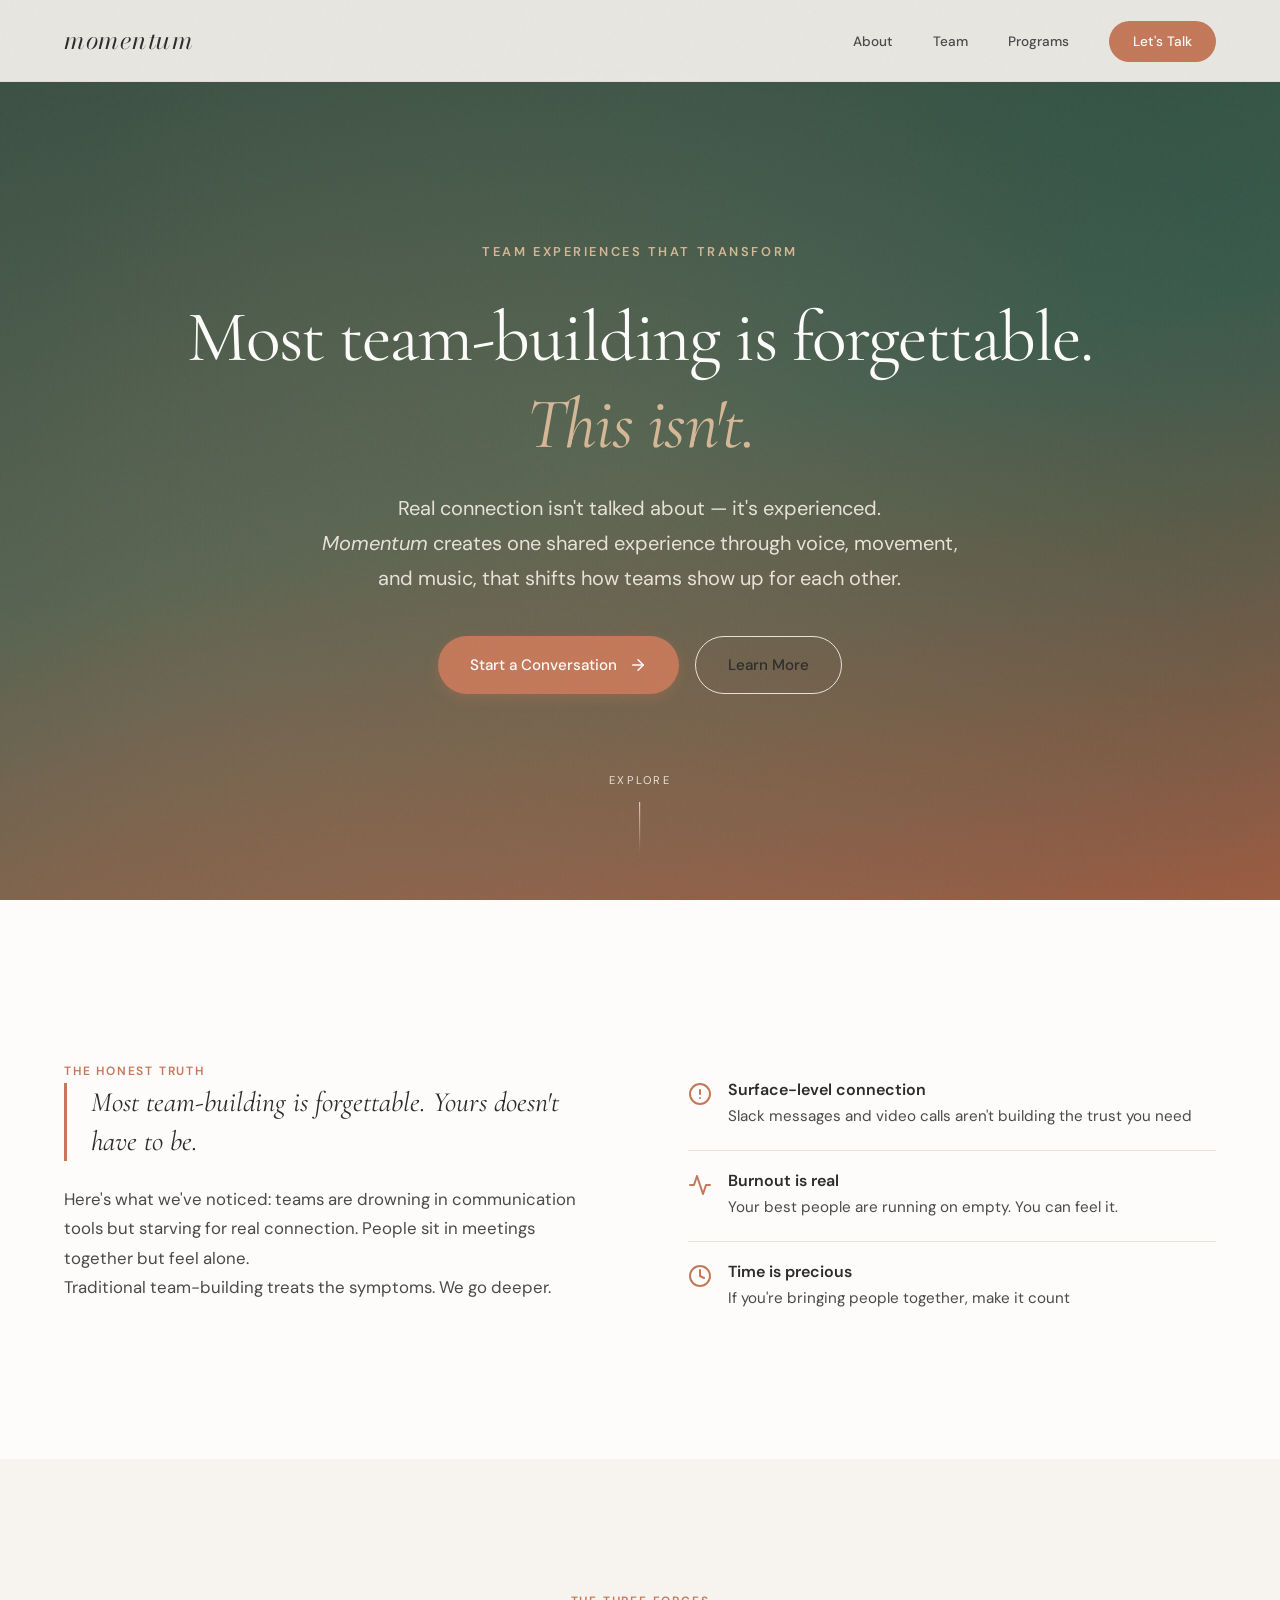
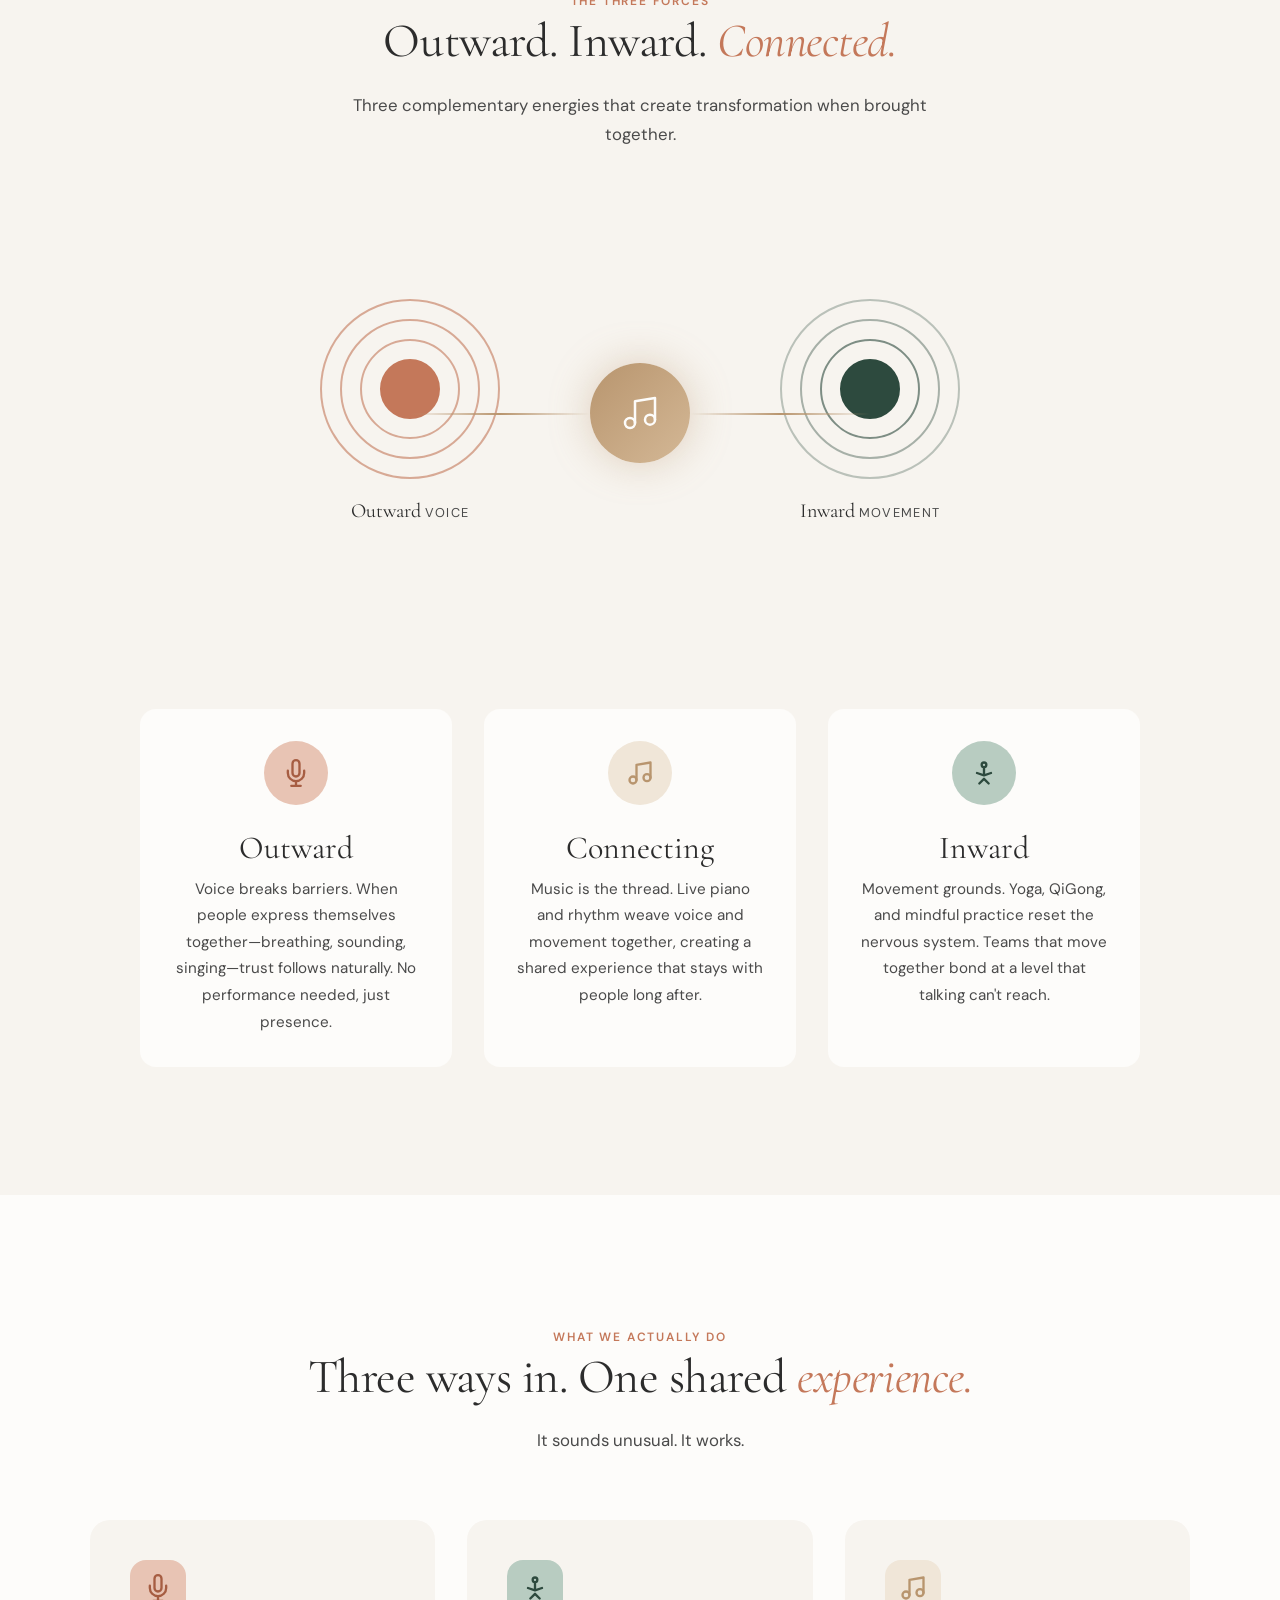
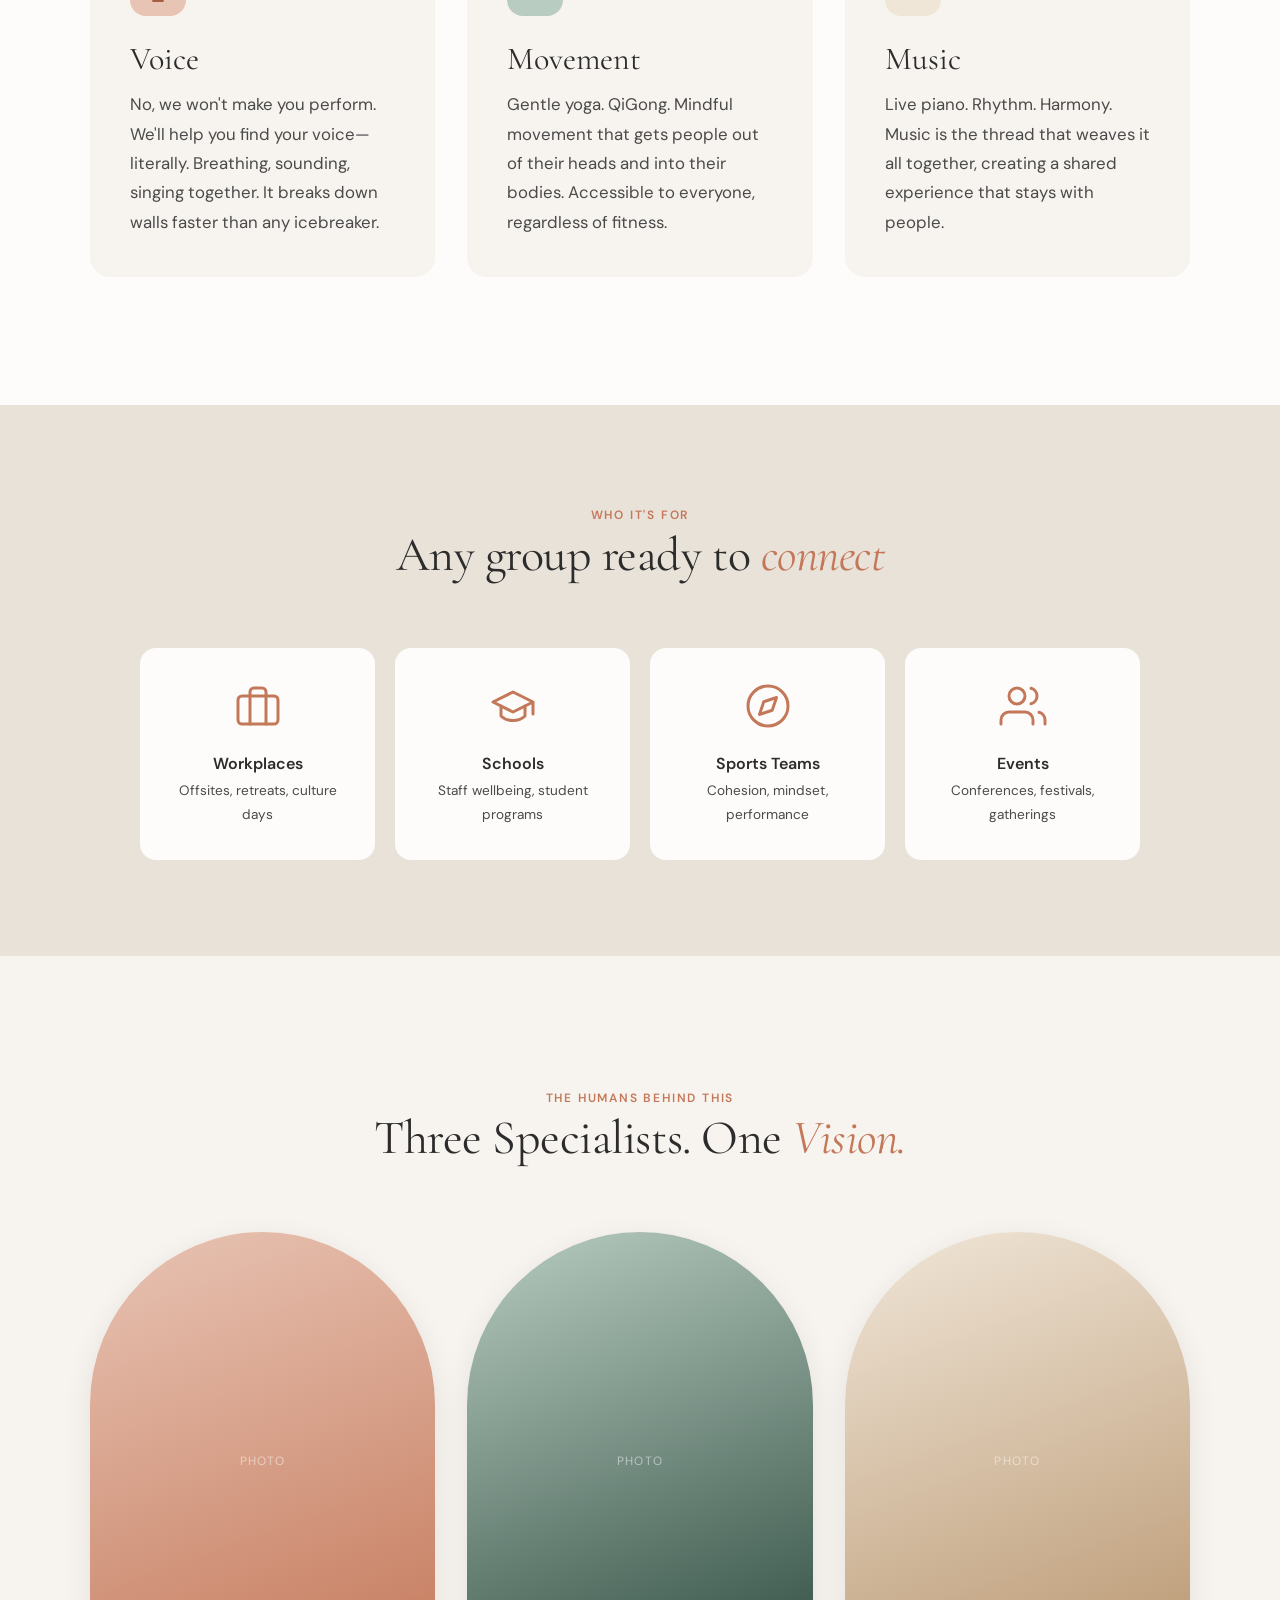
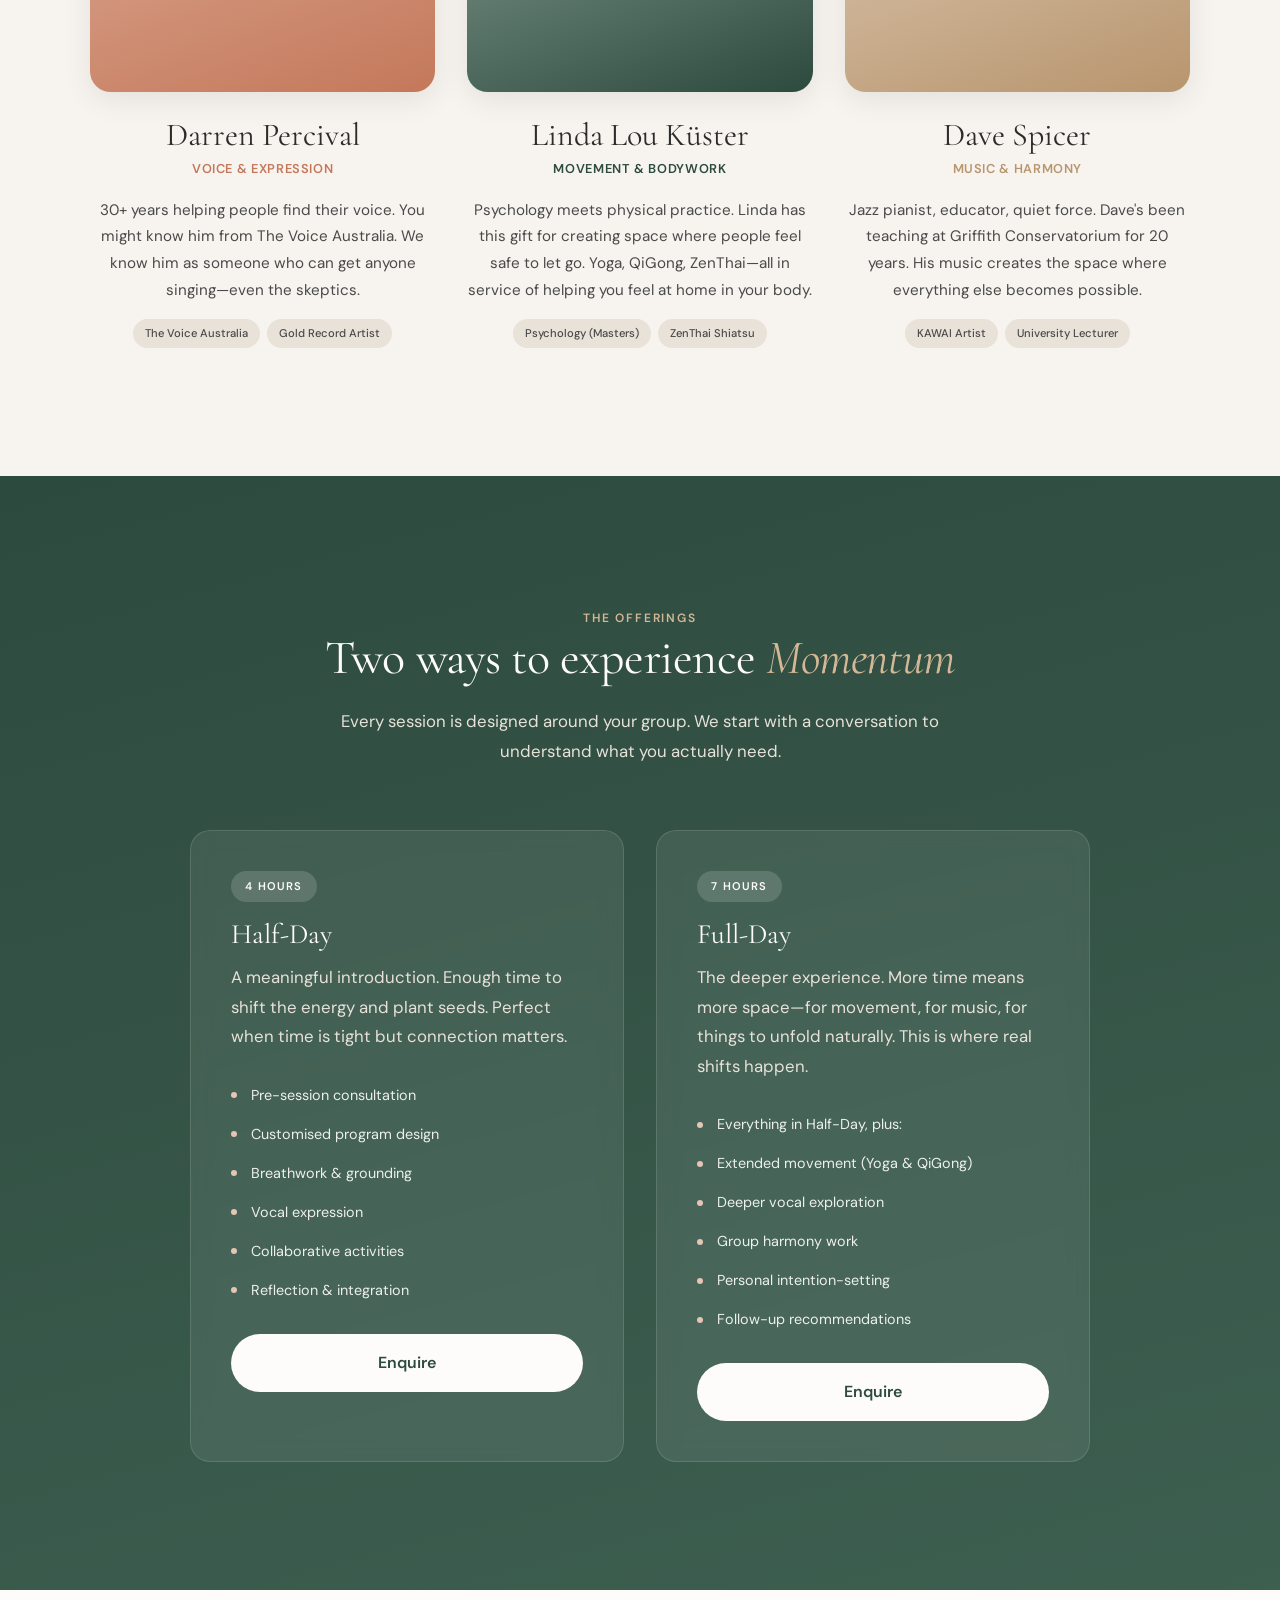
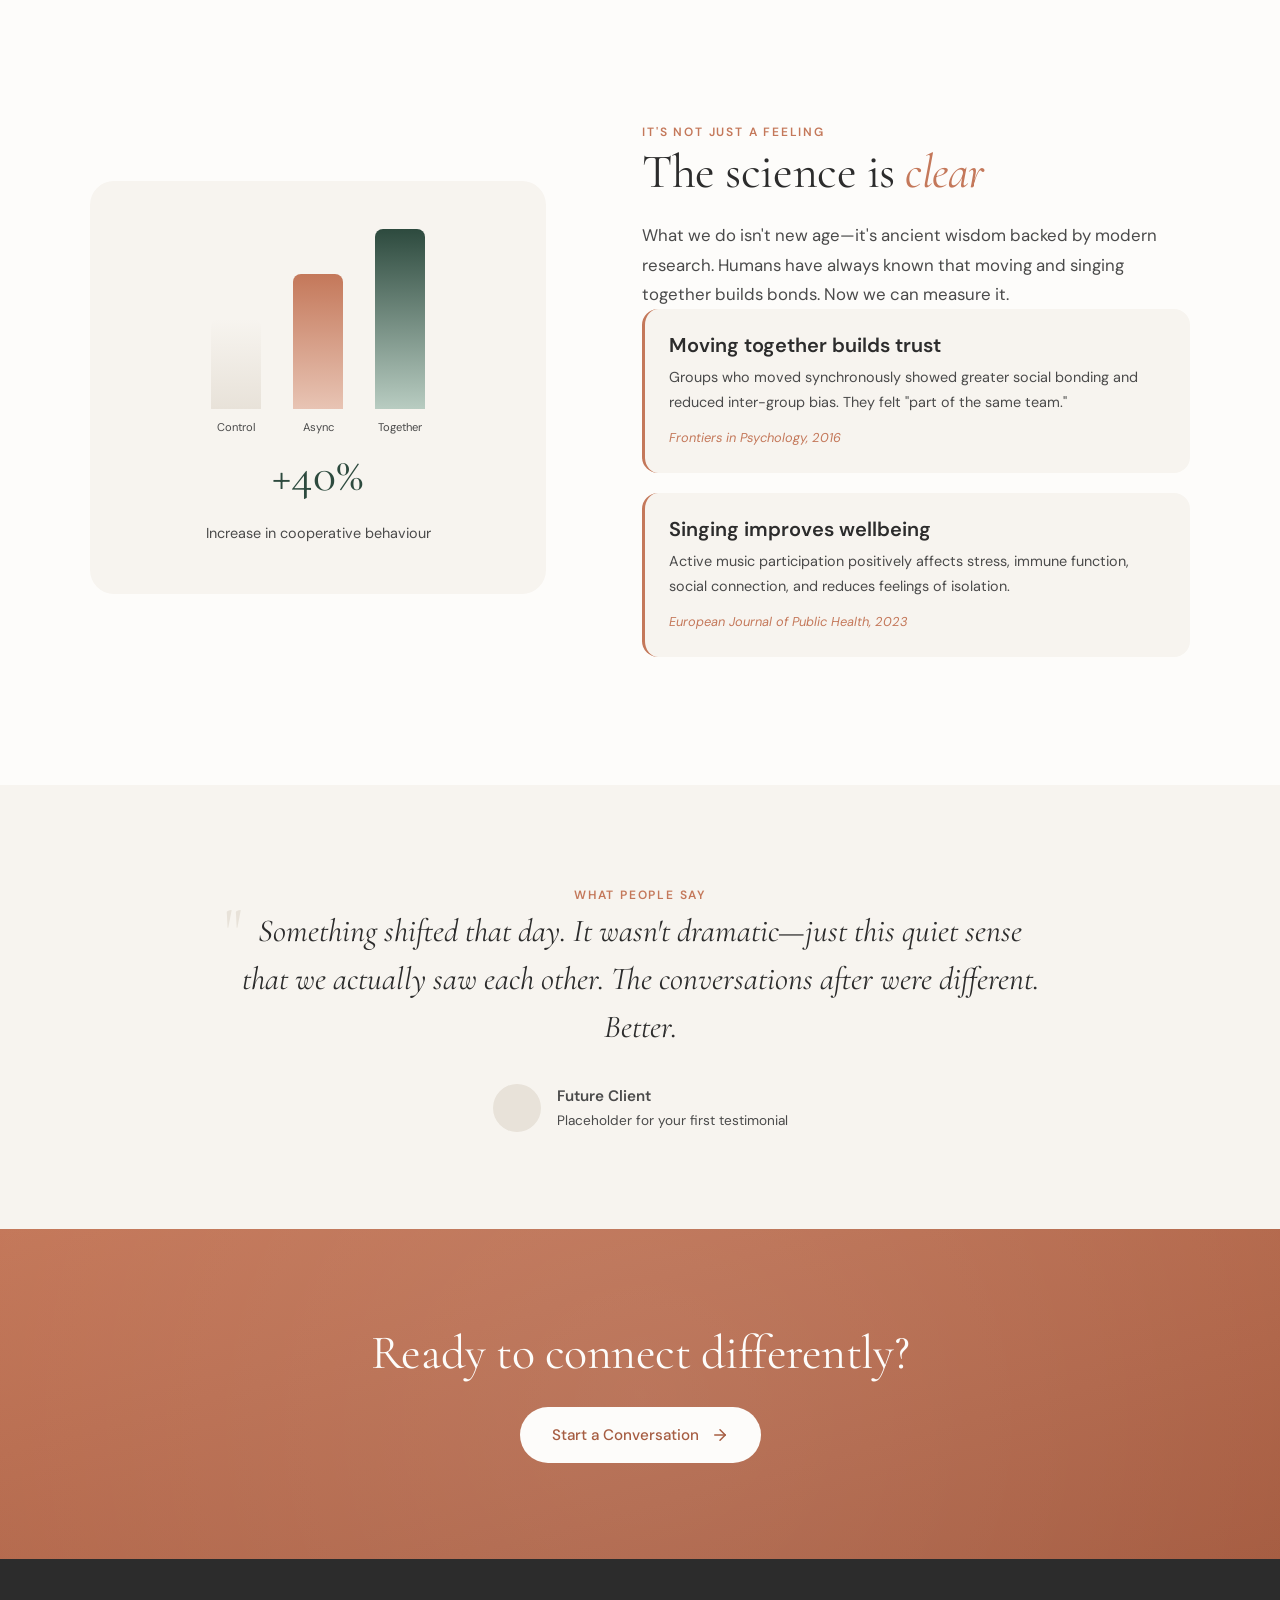
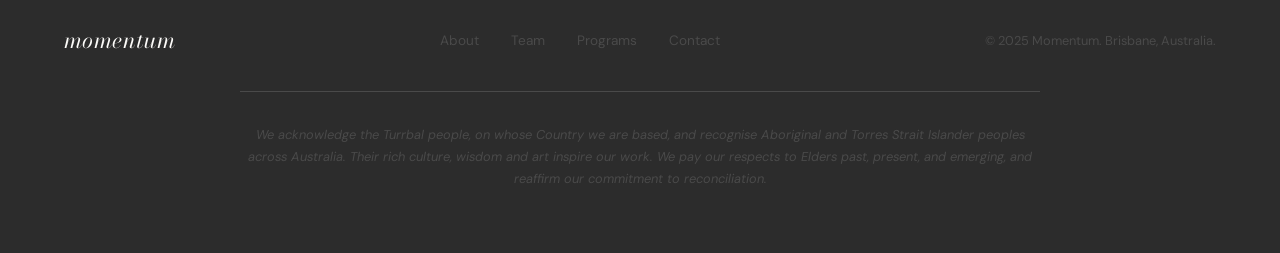
==== commit 599cd4a0: "Style logo with Bodoni Moda font (Didot-style) - Add Bodoni Moda font from Google Fonts - Style nav " ====
--- a/index.html
+++ b/index.html
@@ -15,7 +15,7 @@
     <!-- Fonts -->
     <link rel="preconnect" href="https://fonts.googleapis.com">
     <link rel="preconnect" href="https://fonts.gstatic.com" crossorigin>
-    <link href="https://fonts.googleapis.com/css2?family=Cormorant+Garamond:ital,wght@0,300;0,400;0,500;0,600;1,400;1,500&family=DM+Sans:ital,wght@0,400;0,500;0,600;1,400&display=swap" rel="stylesheet">
+    <link href="https://fonts.googleapis.com/css2?family=Bodoni+Moda:ital,wght@0,400;0,500;1,400;1,500&family=Cormorant+Garamond:ital,wght@0,300;0,400;0,500;0,600;1,400;1,500&family=DM+Sans:ital,wght@0,400;0,500;0,600;1,400&display=swap" rel="stylesheet">
 
     <!-- Styles -->
     <link rel="stylesheet" href="css/styles.css">
--- a/css/styles.css
+++ b/css/styles.css
@@ -170,11 +170,12 @@
 }
 
 .nav__logo {
-    font-family: var(--font-display);
-    font-size: 1.5rem;
-    font-weight: 500;
-    letter-spacing: 0.1em;
-    text-transform: uppercase;
+    font-family: 'Bodoni Moda', var(--font-display);
+    font-size: 1.6rem;
+    font-weight: 400;
+    font-style: italic;
+    letter-spacing: 0.02em;
+    text-transform: lowercase;
     color: var(--color-charcoal);
 }
 
@@ -1383,11 +1384,12 @@
 }
 
 .footer__logo {
-    font-family: var(--font-display);
-    font-size: 1.25rem;
-    font-weight: 500;
-    letter-spacing: 0.1em;
-    text-transform: uppercase;
+    font-family: 'Bodoni Moda', var(--font-display);
+    font-size: 1.4rem;
+    font-weight: 400;
+    font-style: italic;
+    letter-spacing: 0.02em;
+    text-transform: lowercase;
     color: var(--color-warm-white);
 }
 
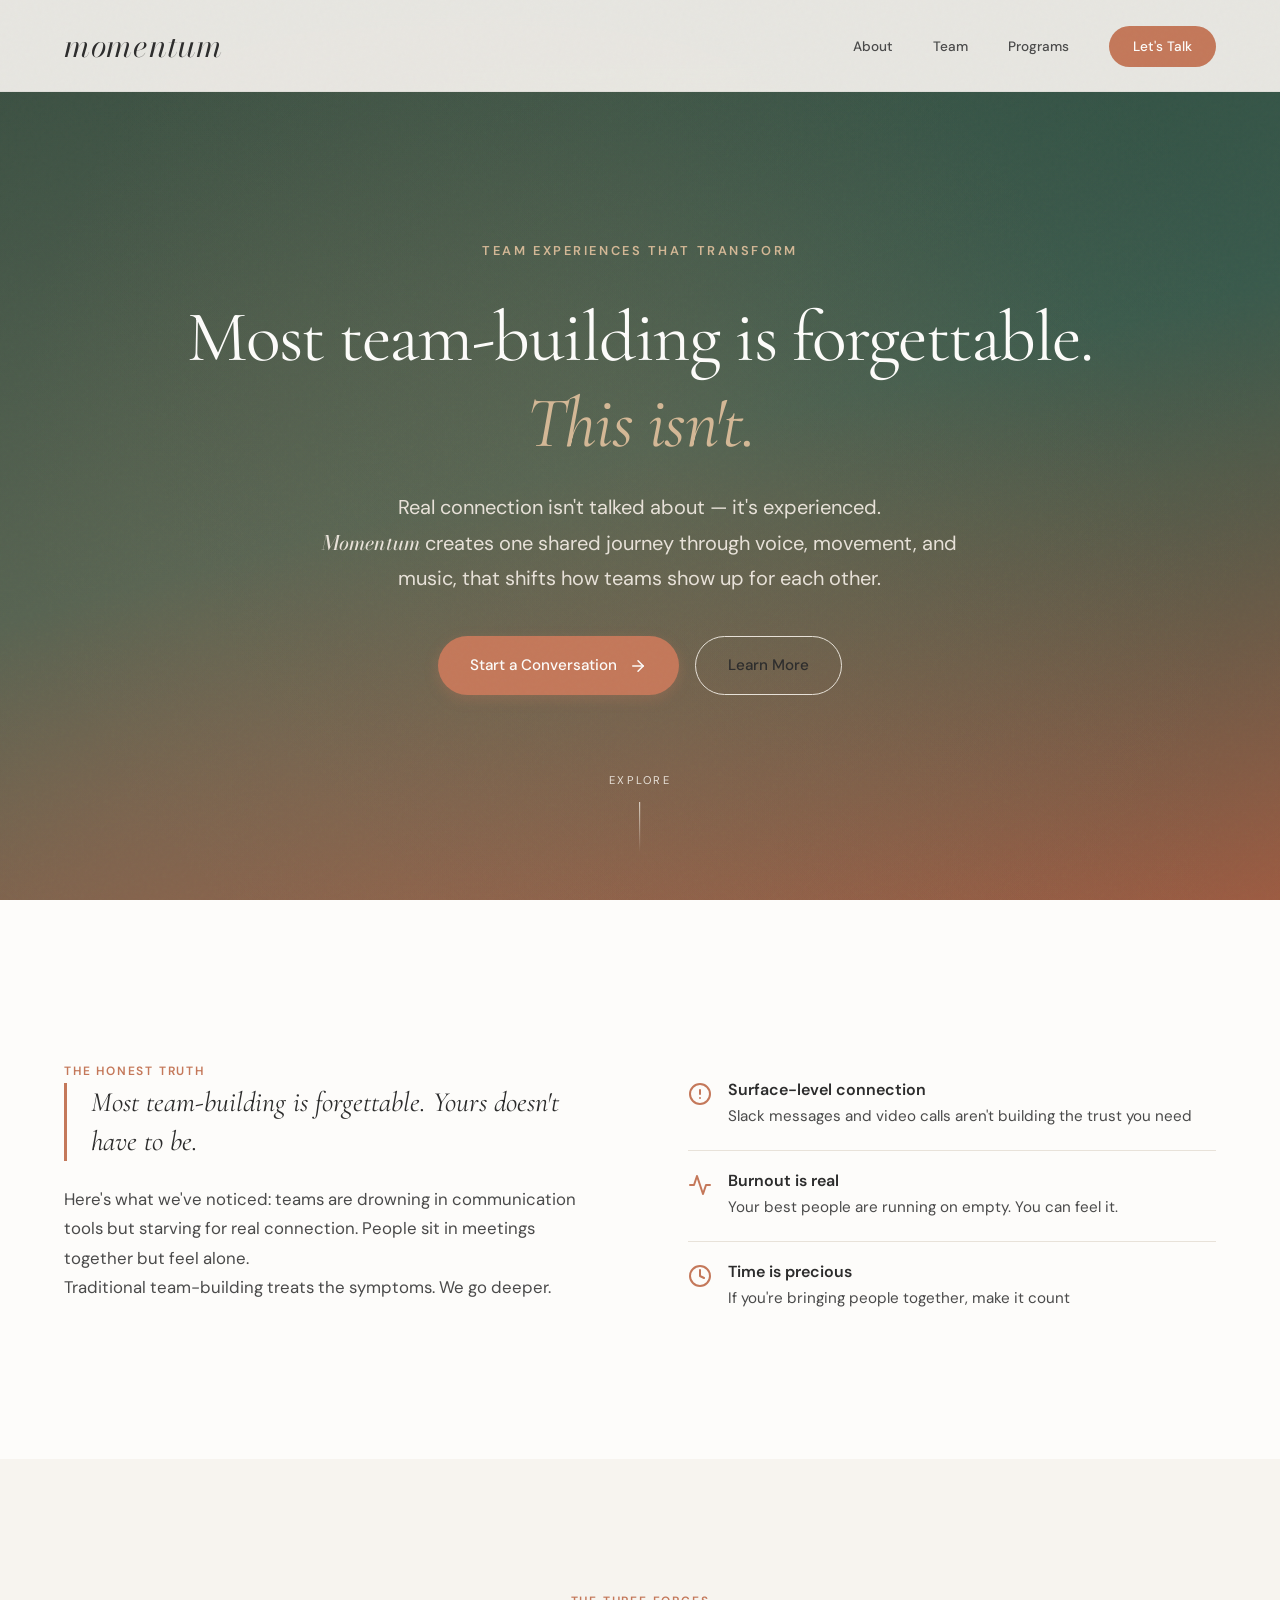
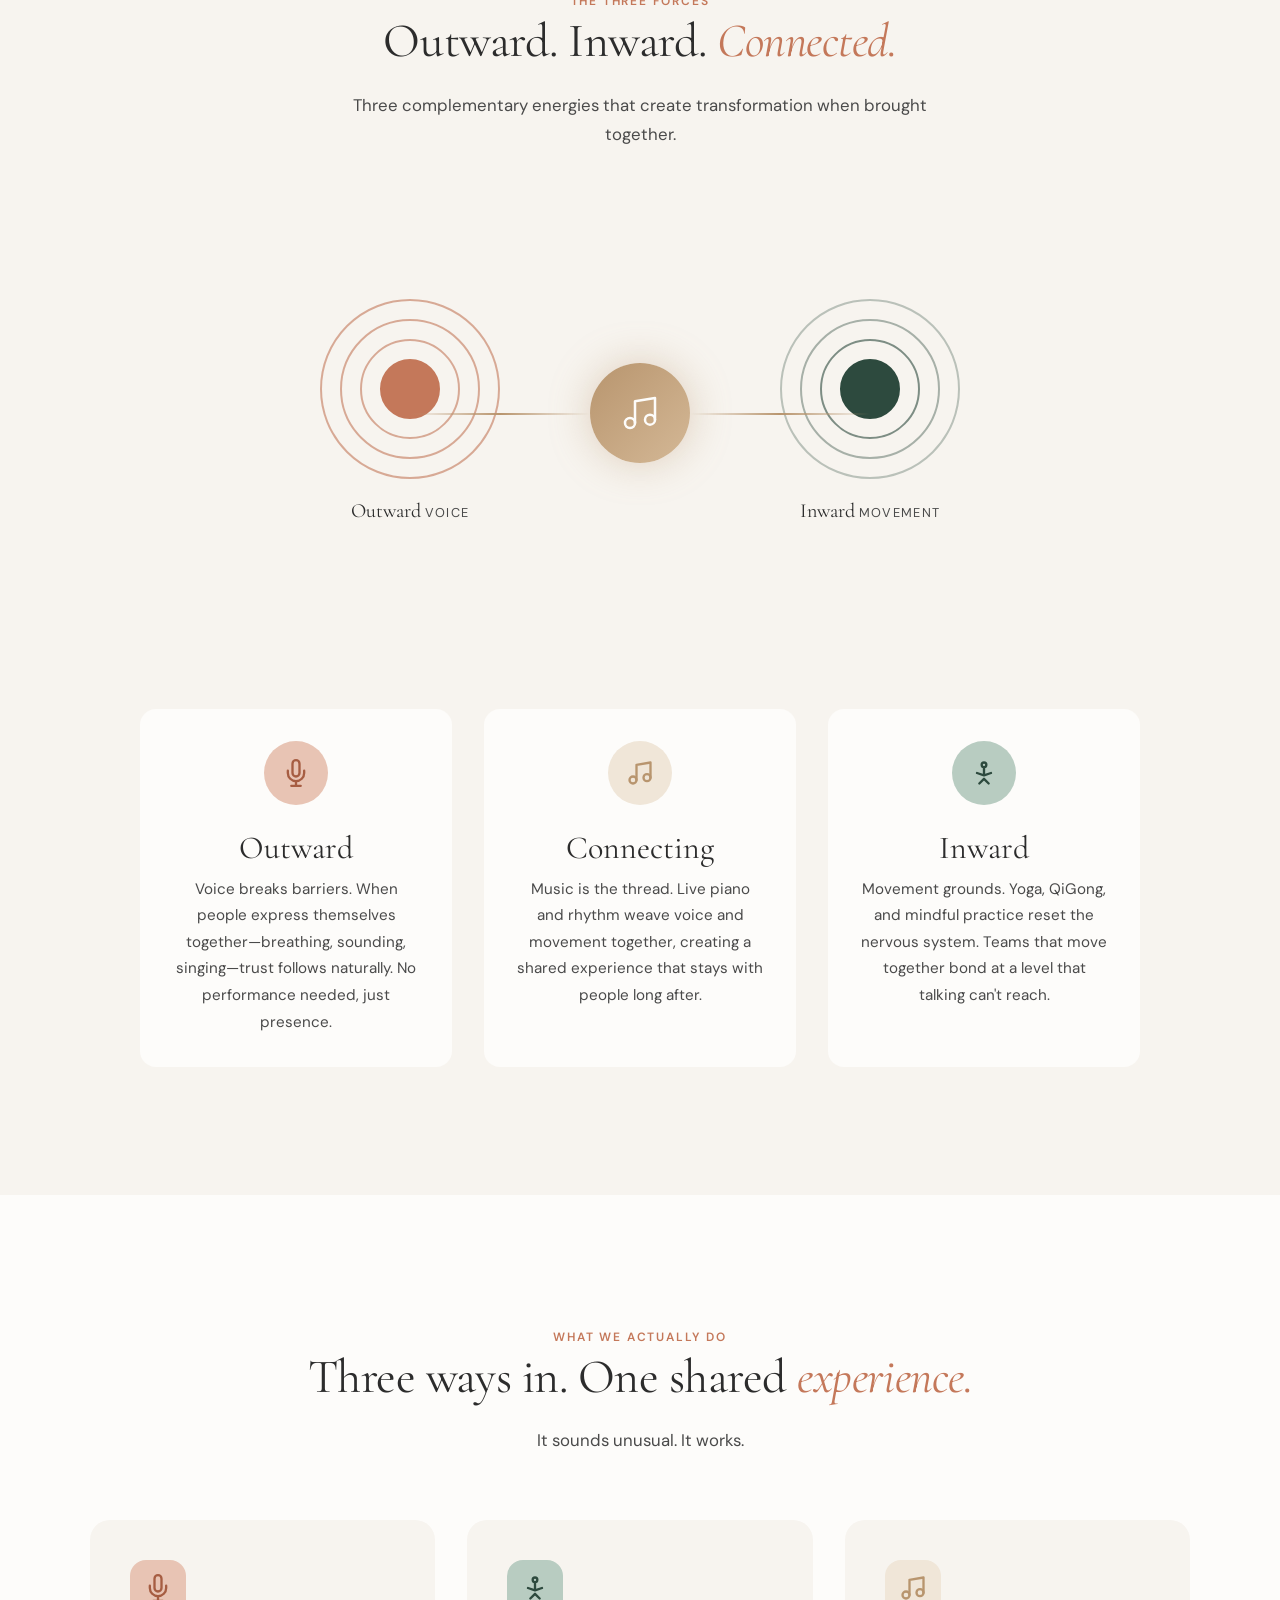
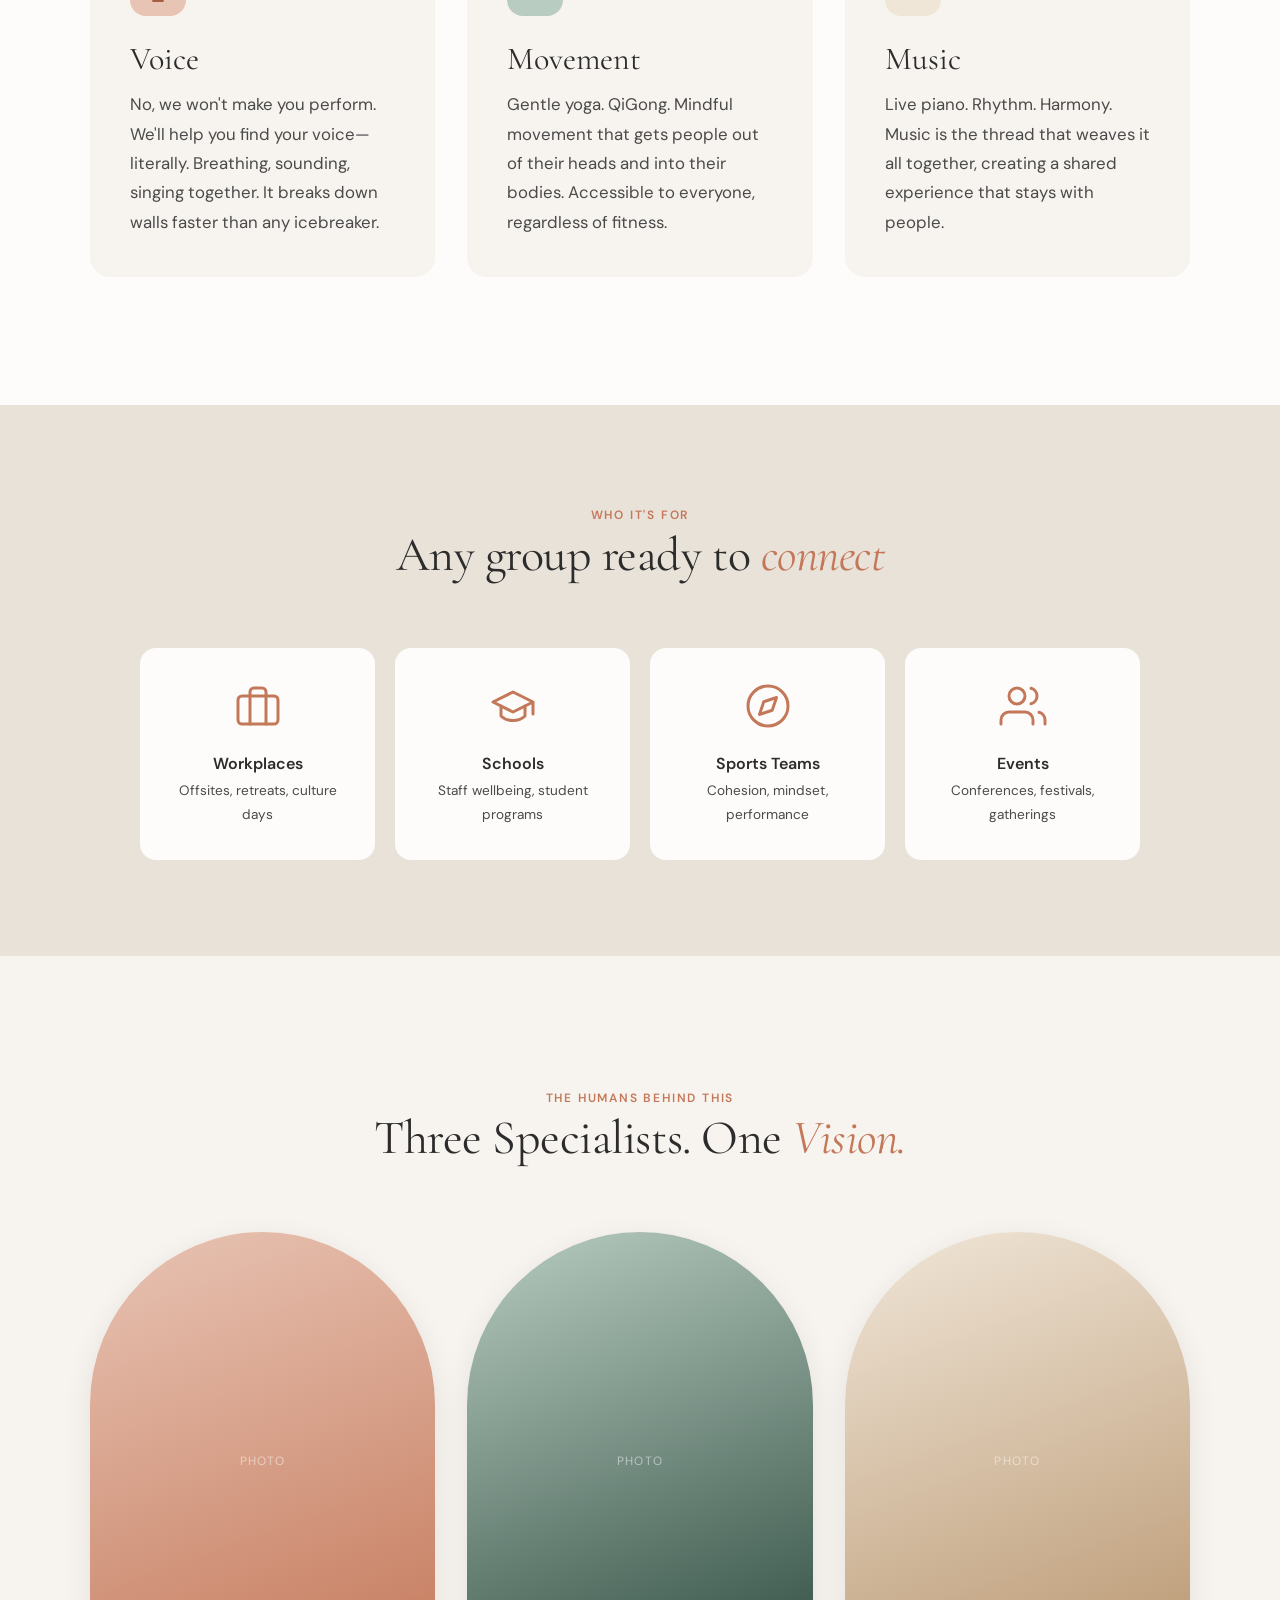
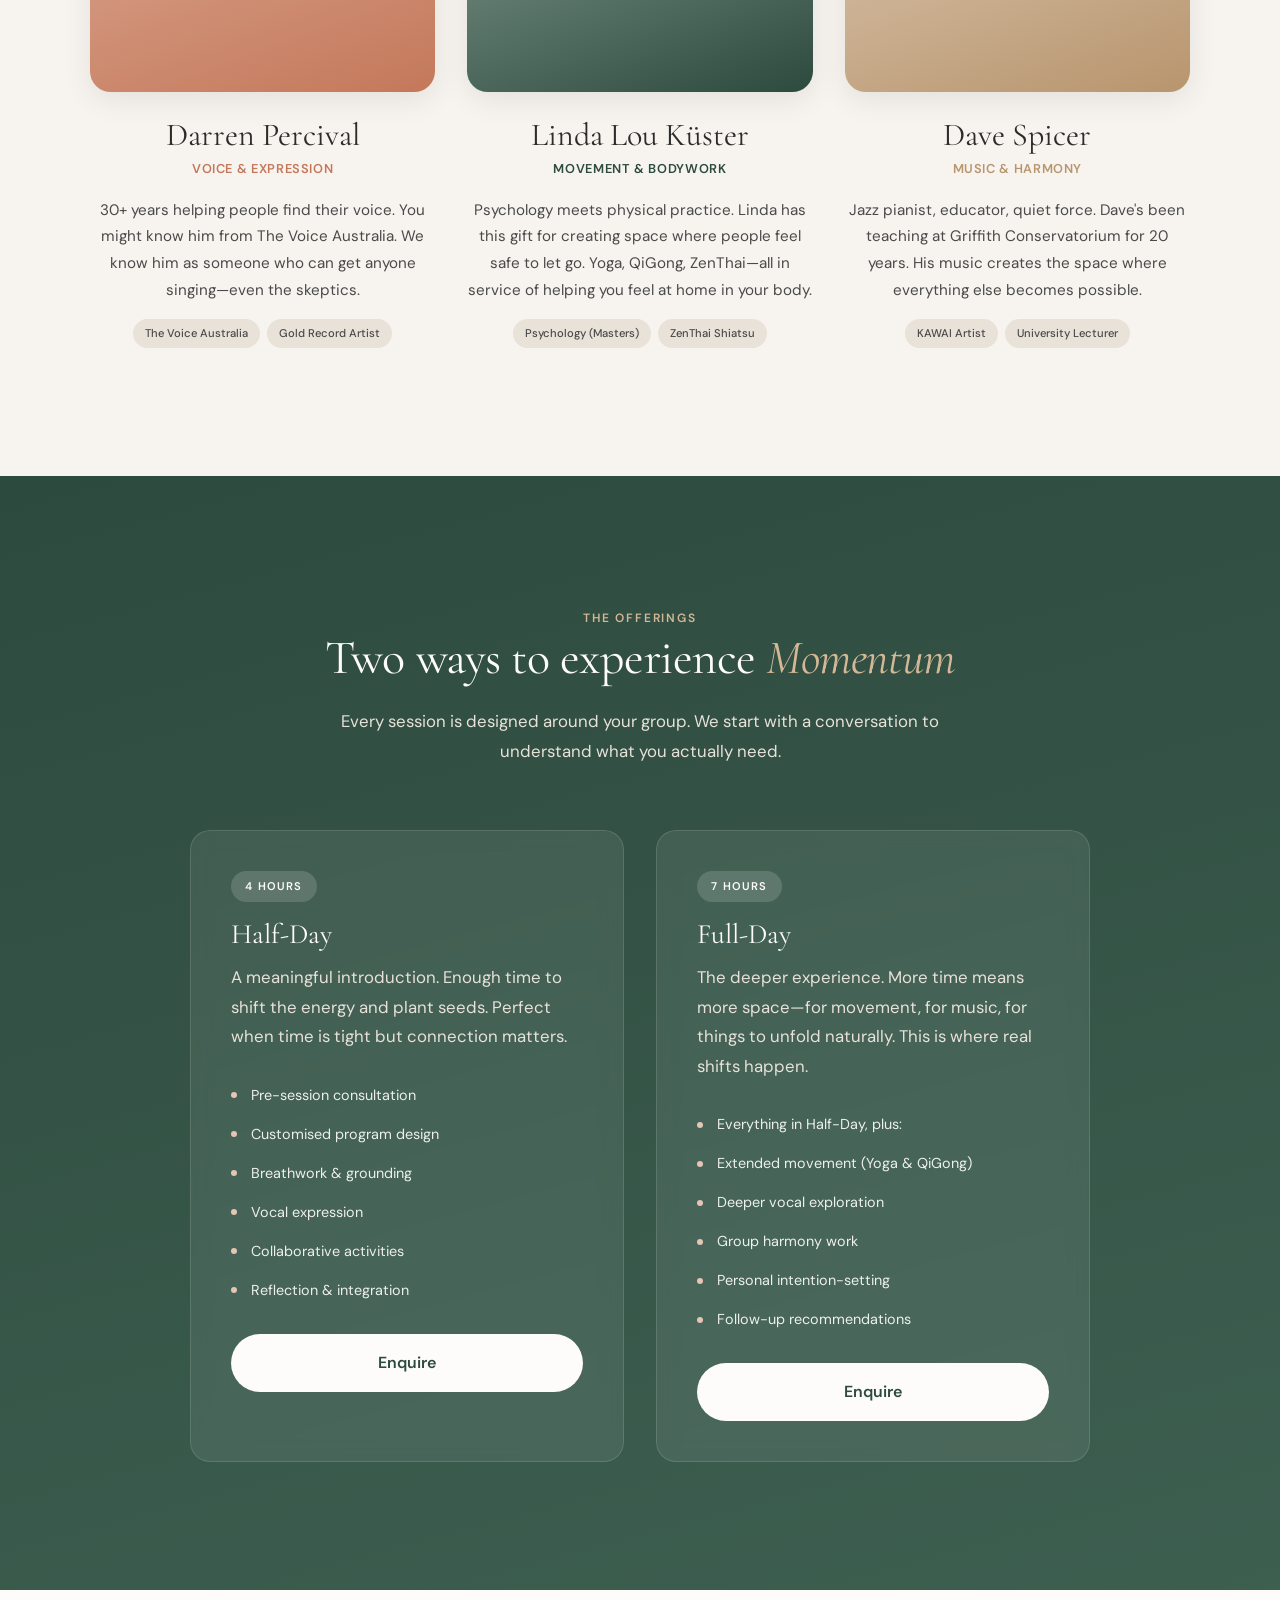
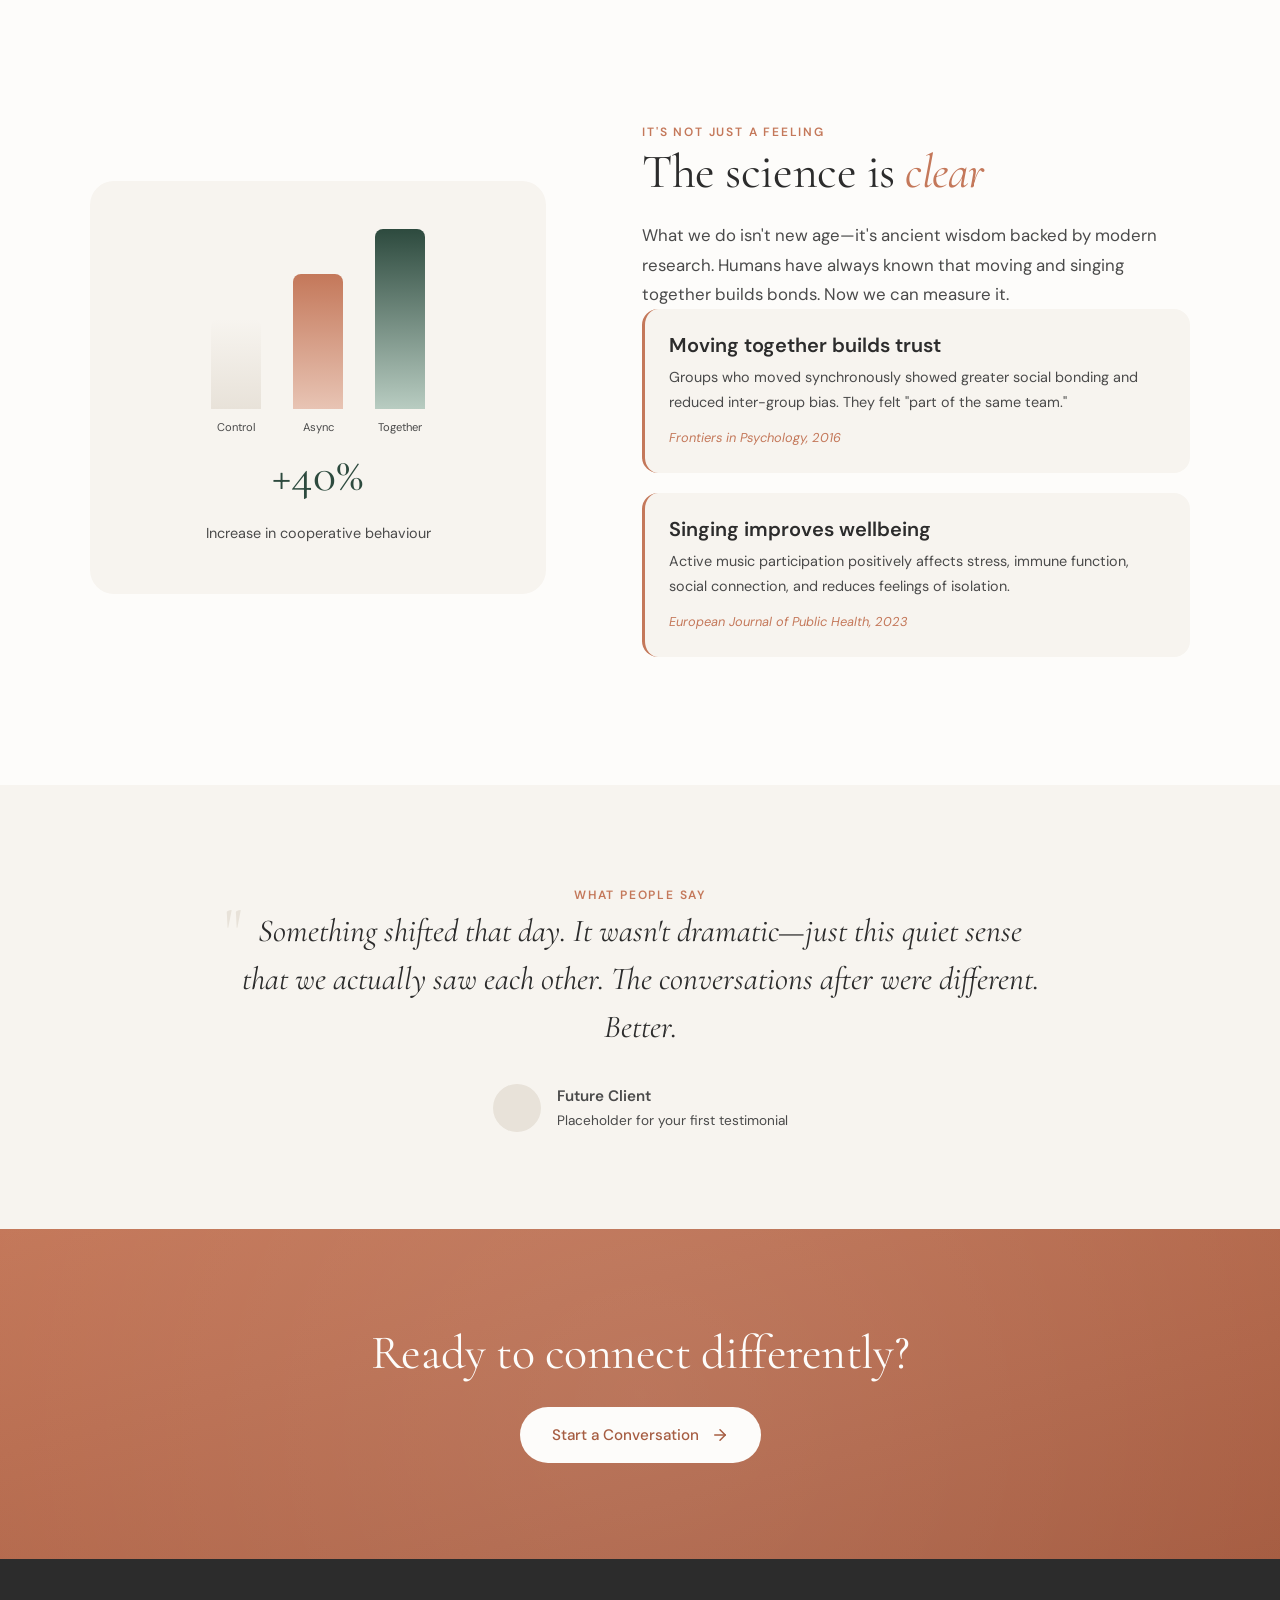
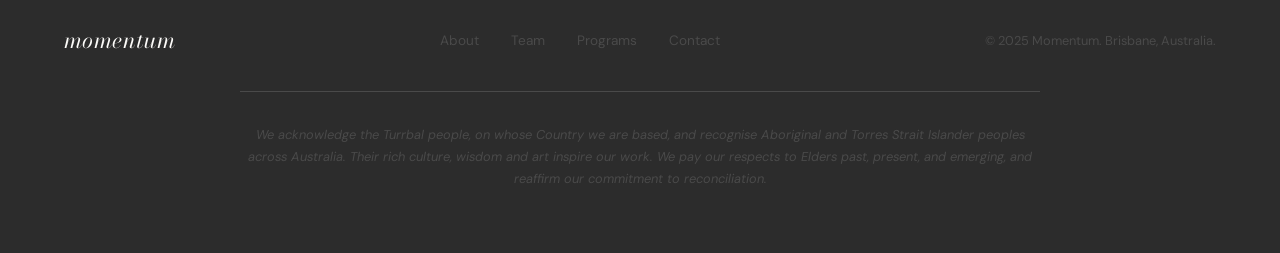
==== commit 89bba2f1: "Increase logo size, update hero copy, style Momentum brand name - Increase nav logo size to 2rem - C" ====
--- a/index.html
+++ b/index.html
@@ -42,7 +42,7 @@
         <div class="hero__container">
             <span class="hero__tagline">Team experiences that transform</span>
             <h1 class="hero__title">Most team-building is forgettable.<br><em>This isn't.</em></h1>
-            <p class="hero__subtitle">Real connection isn't talked about — it's experienced.<br><em>Momentum</em> creates one shared experience through voice, movement, and music, that shifts how teams show up for each other.</p>
+            <p class="hero__subtitle">Real connection isn't talked about — it's experienced.<br><em class="brand">Momentum</em> creates one shared journey through voice, movement, and music, that shifts how teams show up for each other.</p>
             <div class="hero__ctas">
                 <a href="contact.html" class="btn btn--primary">
                     <span>Start a Conversation</span>
--- a/css/styles.css
+++ b/css/styles.css
@@ -133,6 +133,11 @@
 
 em {
     font-style: italic;
+}
+
+em.brand {
+    font-family: 'Bodoni Moda', var(--font-display);
+    font-weight: 500;
 }
 
 /* --- Layout --- */
@@ -171,7 +176,7 @@
 
 .nav__logo {
     font-family: 'Bodoni Moda', var(--font-display);
-    font-size: 1.6rem;
+    font-size: 2rem;
     font-weight: 400;
     font-style: italic;
     letter-spacing: 0.02em;
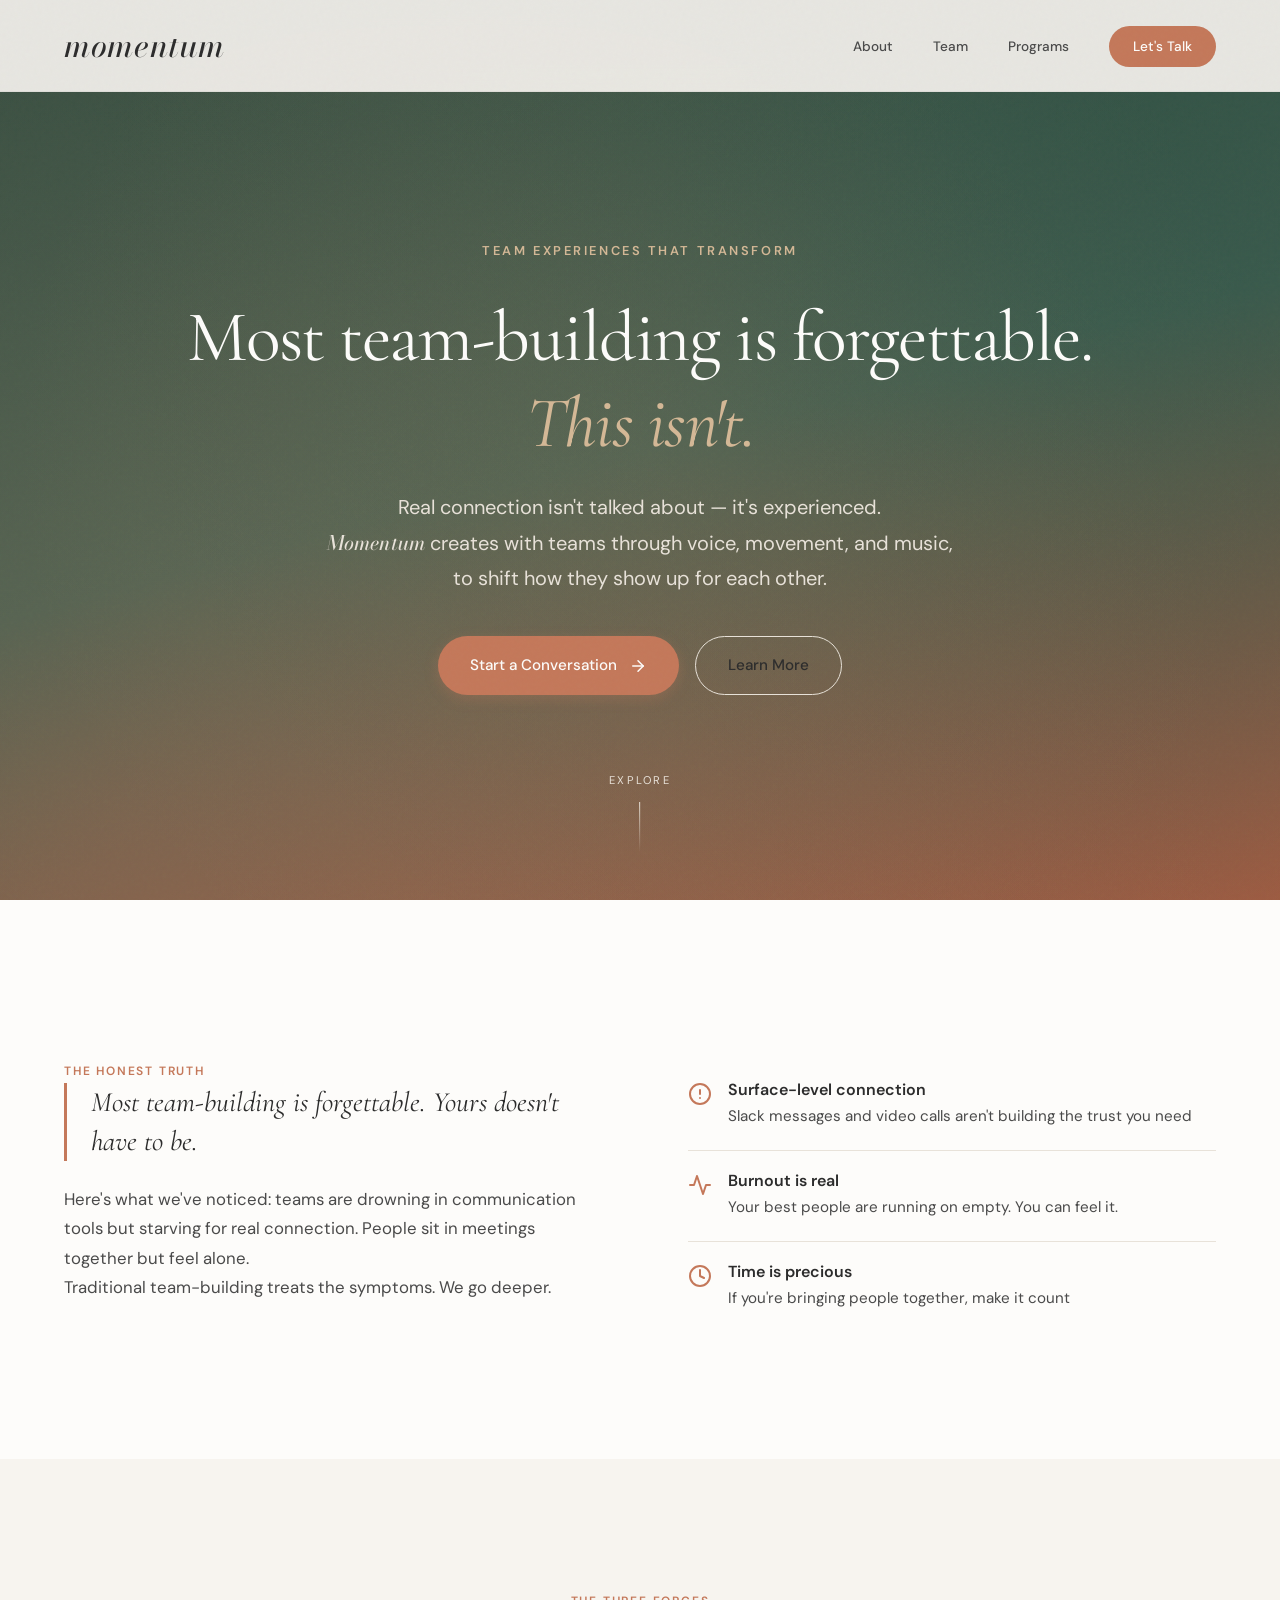
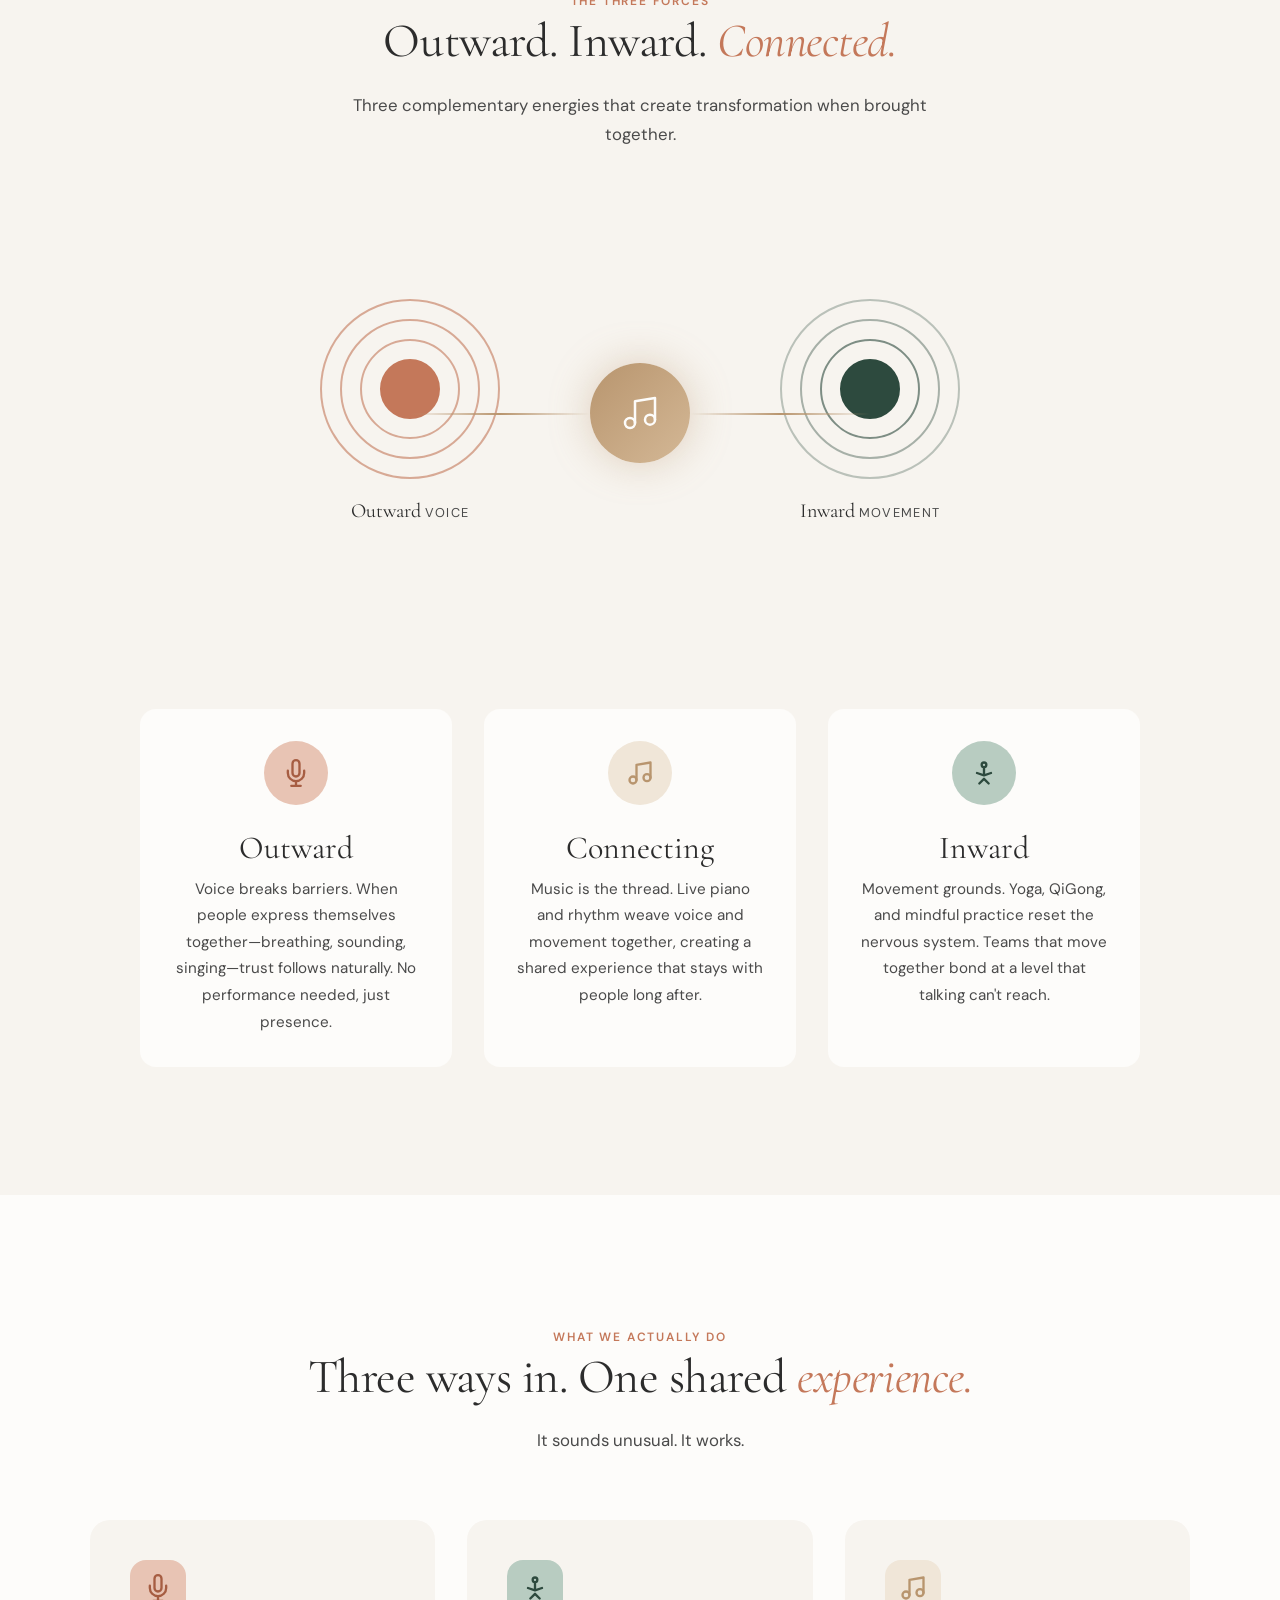
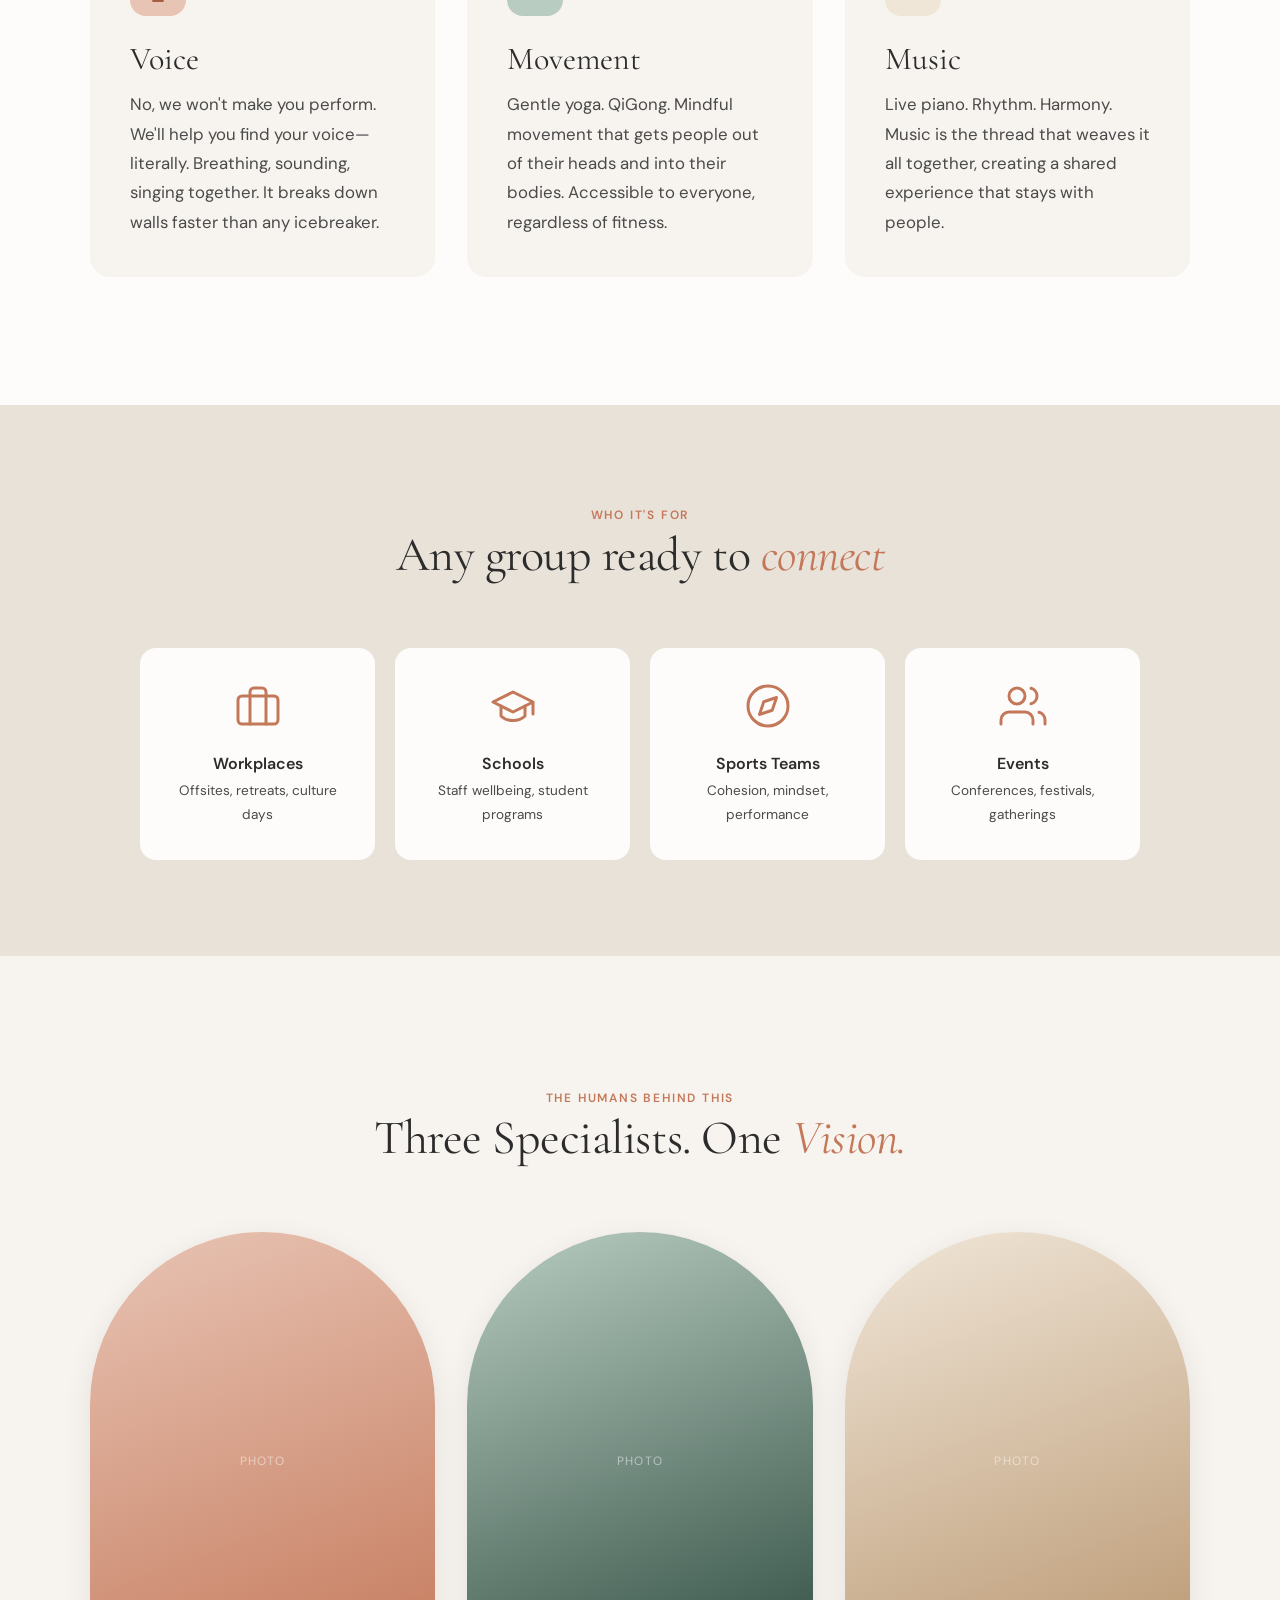
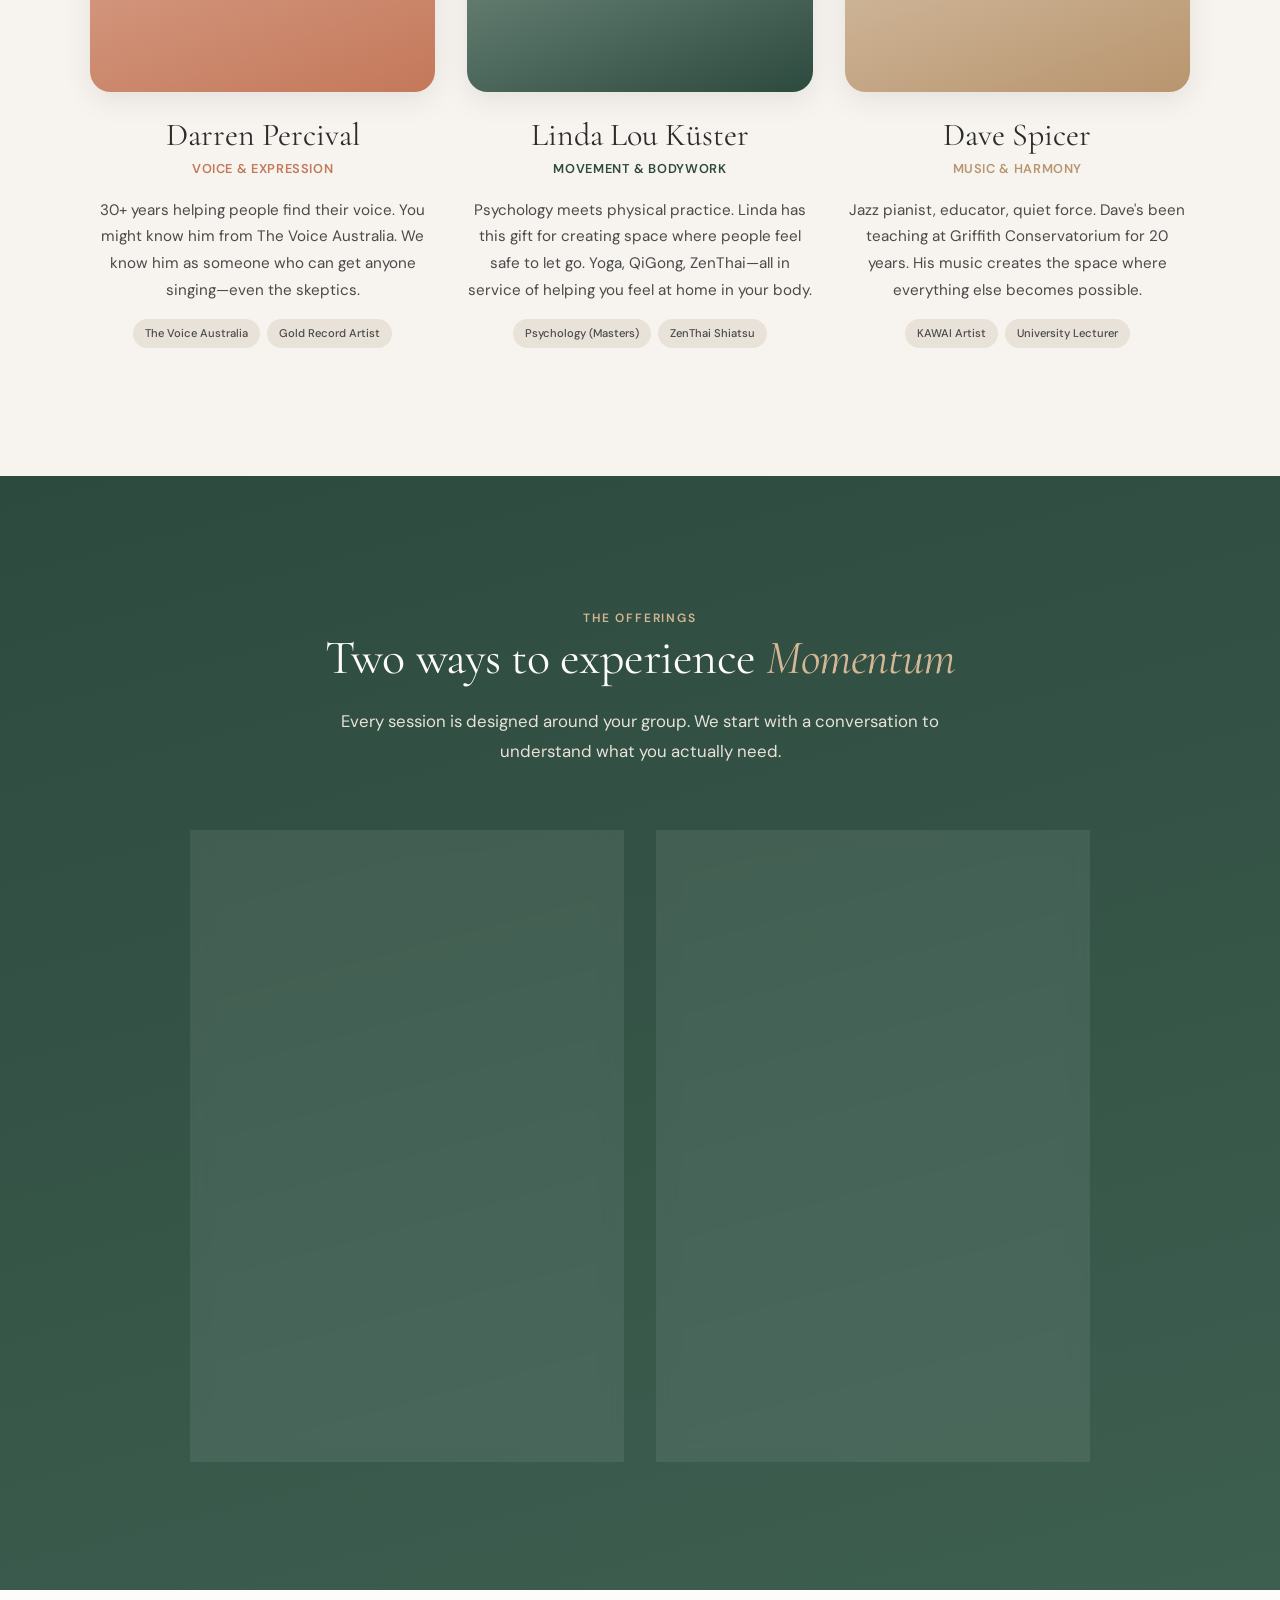
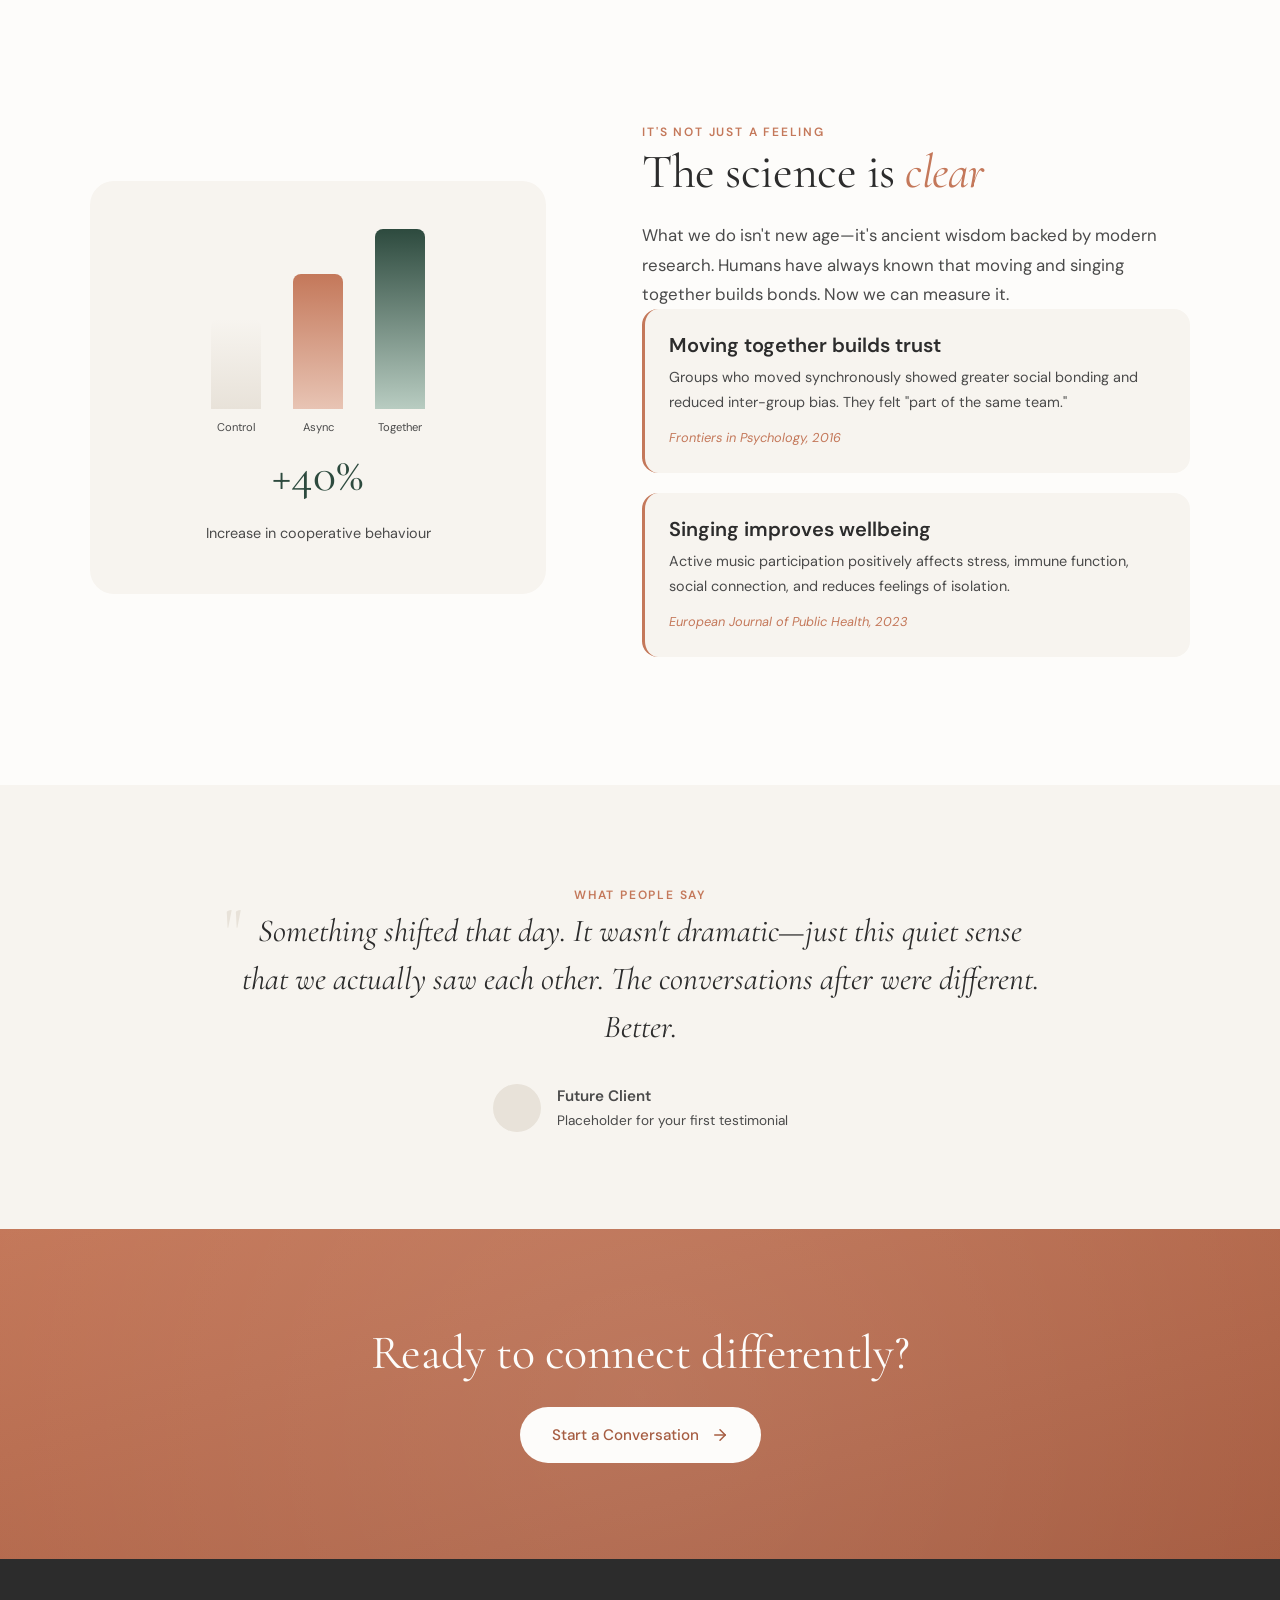
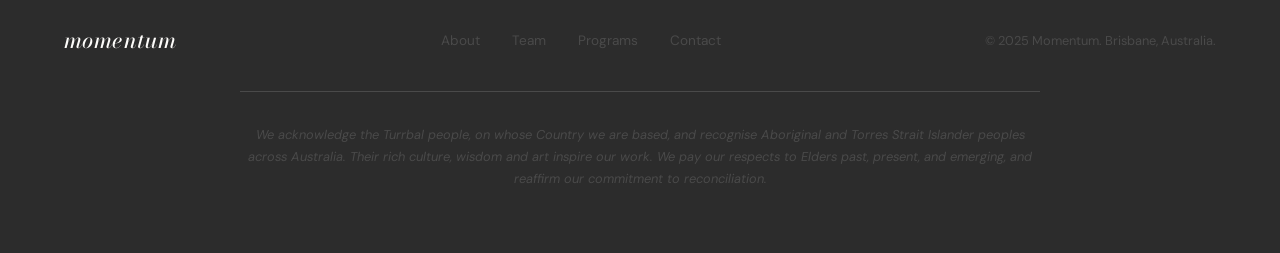
==== commit 68e332c5: "Update hero description copy Co-Authored-By: Claude Opus 4.5 <noreply@anthropic.com>" ====
--- a/index.html
+++ b/index.html
@@ -42,7 +42,7 @@
         <div class="hero__container">
             <span class="hero__tagline">Team experiences that transform</span>
             <h1 class="hero__title">Most team-building is forgettable.<br><em>This isn't.</em></h1>
-            <p class="hero__subtitle">Real connection isn't talked about — it's experienced.<br><em class="brand">Momentum</em> creates one shared journey through voice, movement, and music, that shifts how teams show up for each other.</p>
+            <p class="hero__subtitle">Real connection isn't talked about — it's experienced.<br><em class="brand">Momentum</em> creates with teams through voice, movement, and music, to shift how they show up for each other.</p>
             <div class="hero__ctas">
                 <a href="contact.html" class="btn btn--primary">
                     <span>Start a Conversation</span>
--- a/css/styles.css
+++ b/css/styles.css
@@ -177,7 +177,7 @@
 .nav__logo {
     font-family: 'Bodoni Moda', var(--font-display);
     font-size: 2rem;
-    font-weight: 400;
+    font-weight: 500;
     font-style: italic;
     letter-spacing: 0.02em;
     text-transform: lowercase;
@@ -1391,7 +1391,7 @@
 .footer__logo {
     font-family: 'Bodoni Moda', var(--font-display);
     font-size: 1.4rem;
-    font-weight: 400;
+    font-weight: 500;
     font-style: italic;
     letter-spacing: 0.02em;
     text-transform: lowercase;
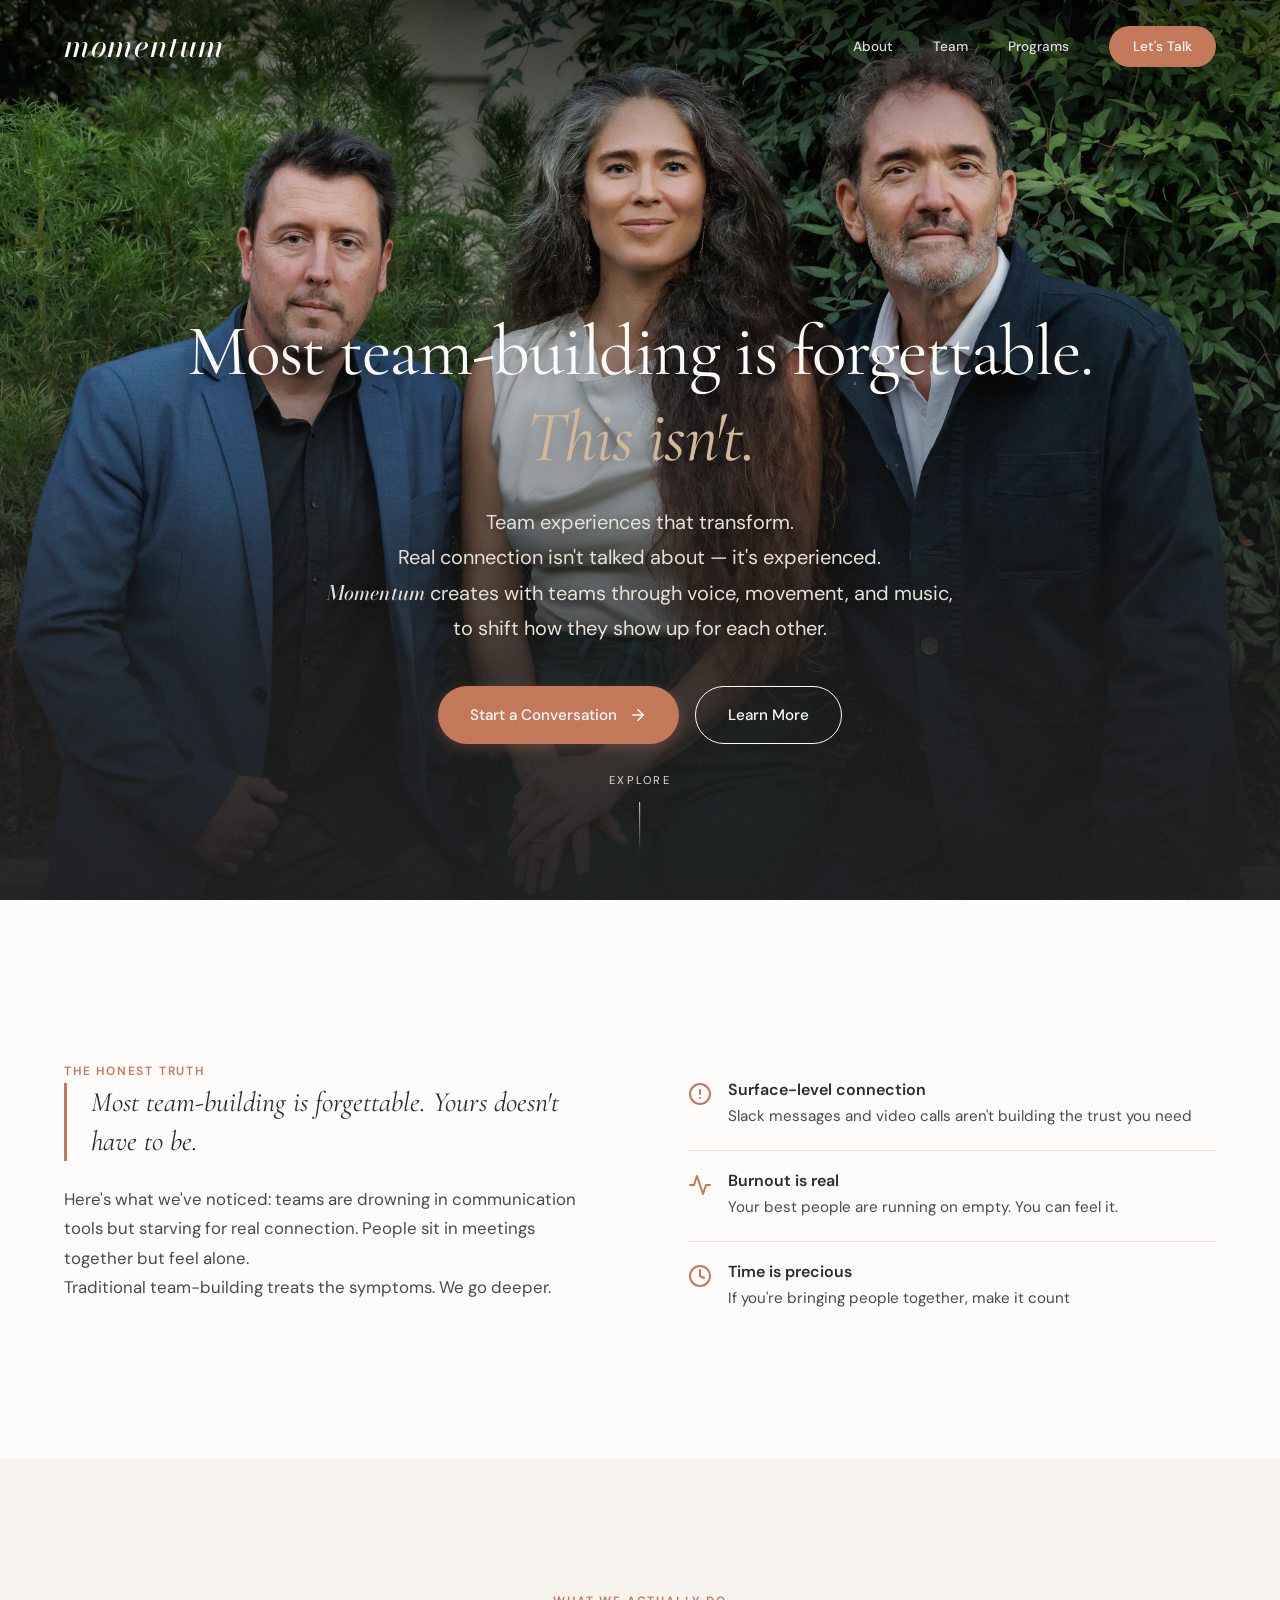
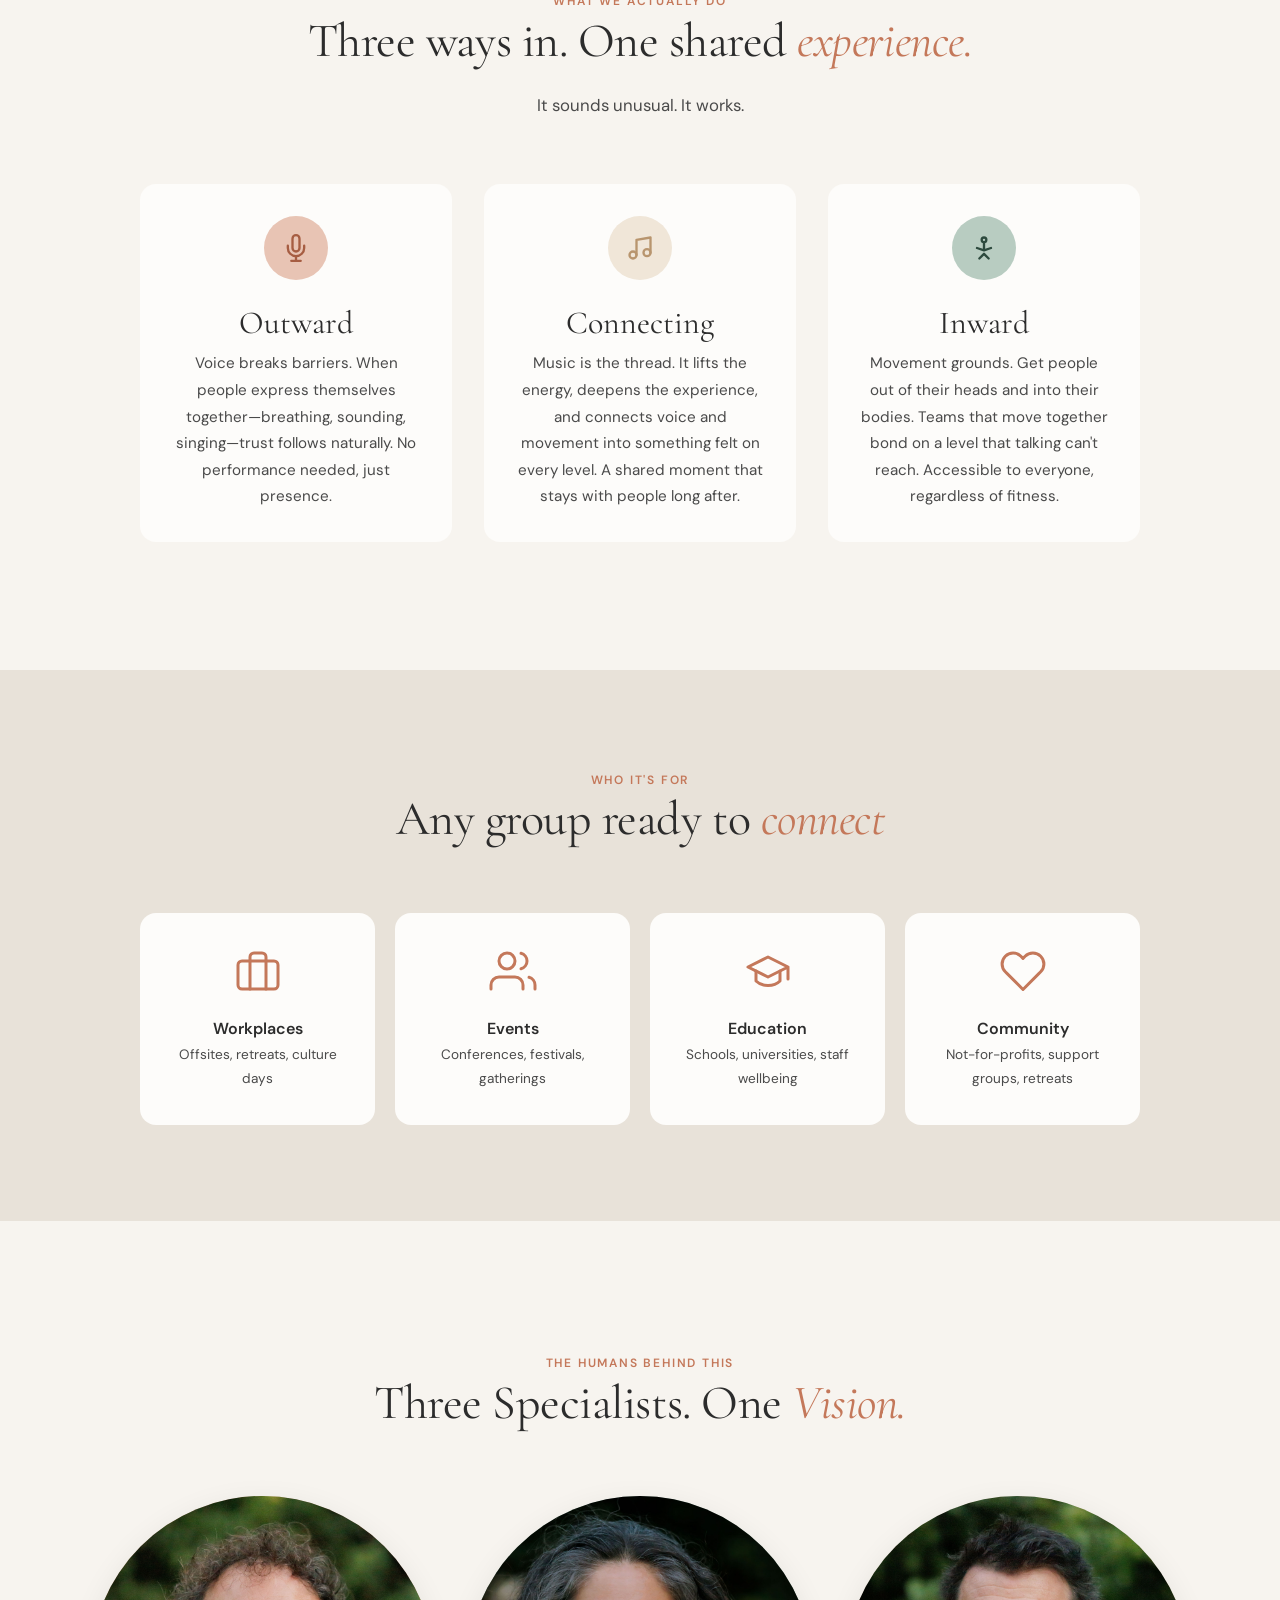
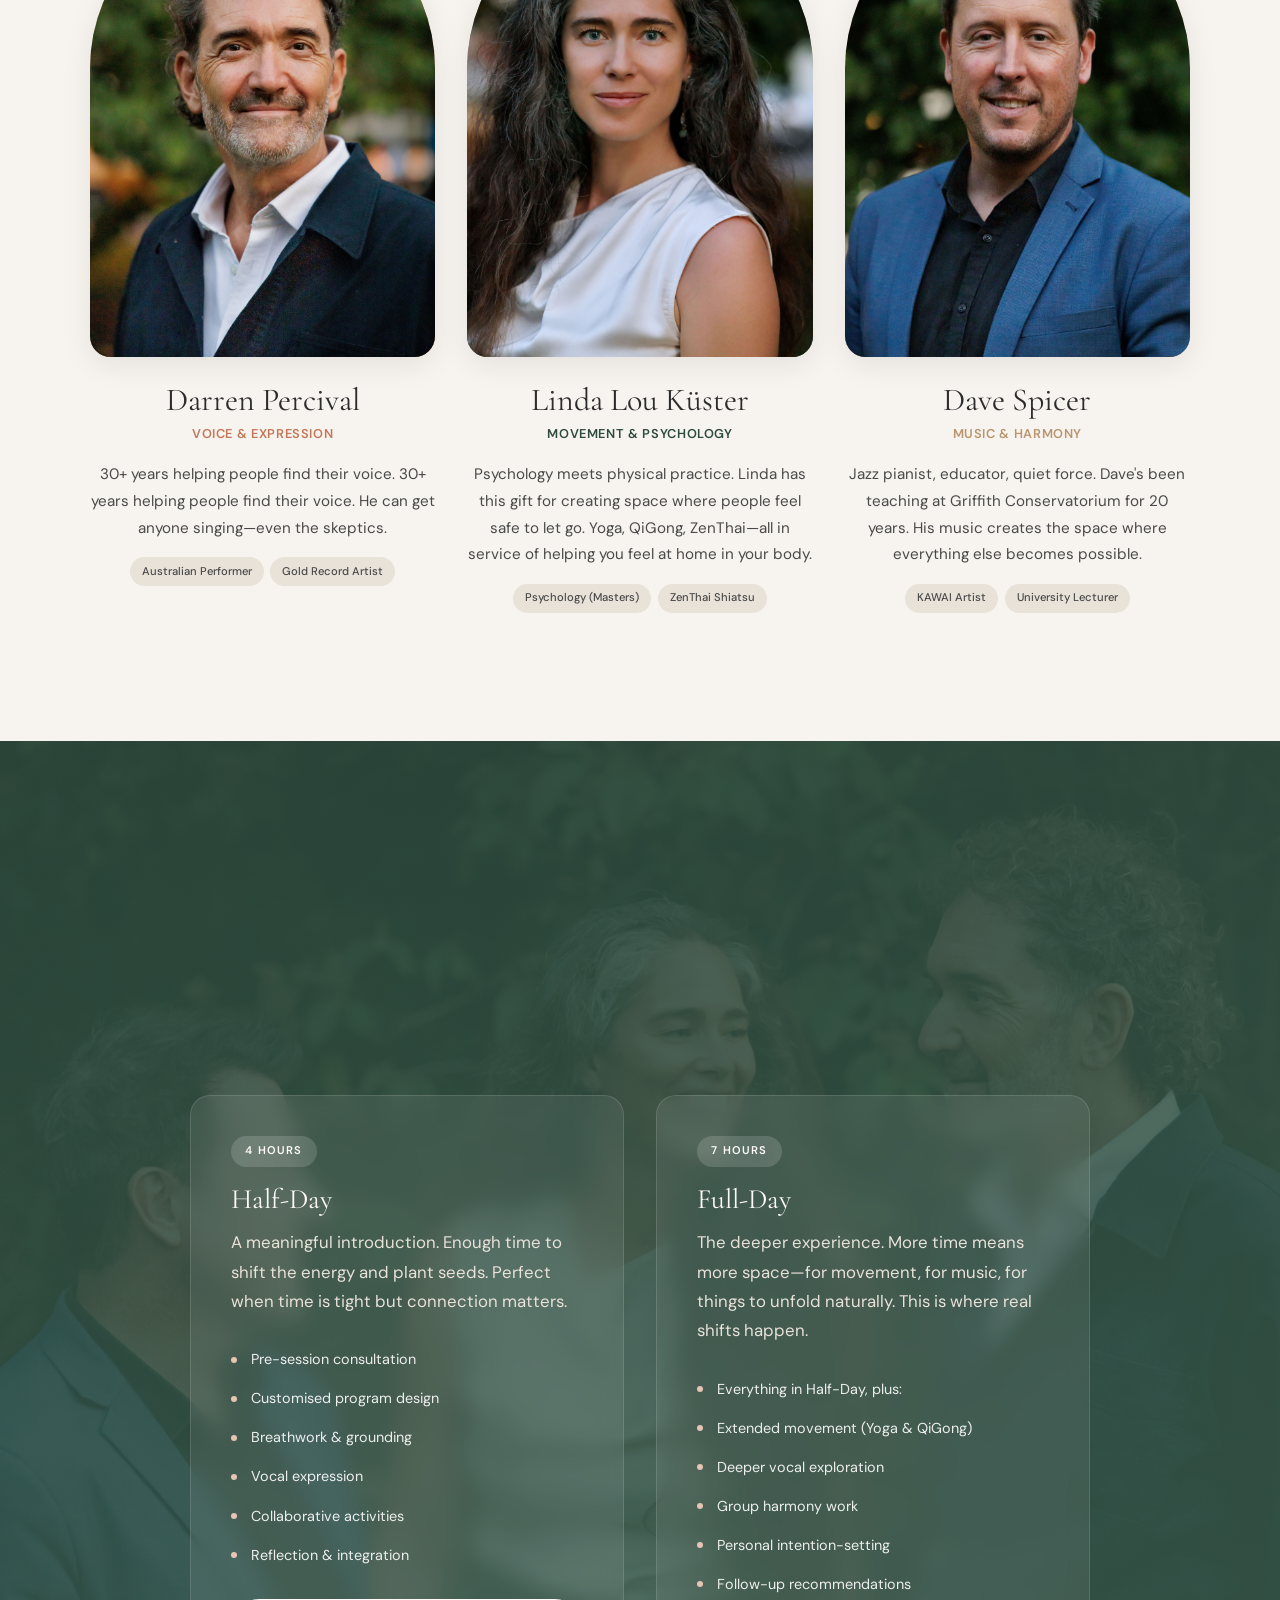
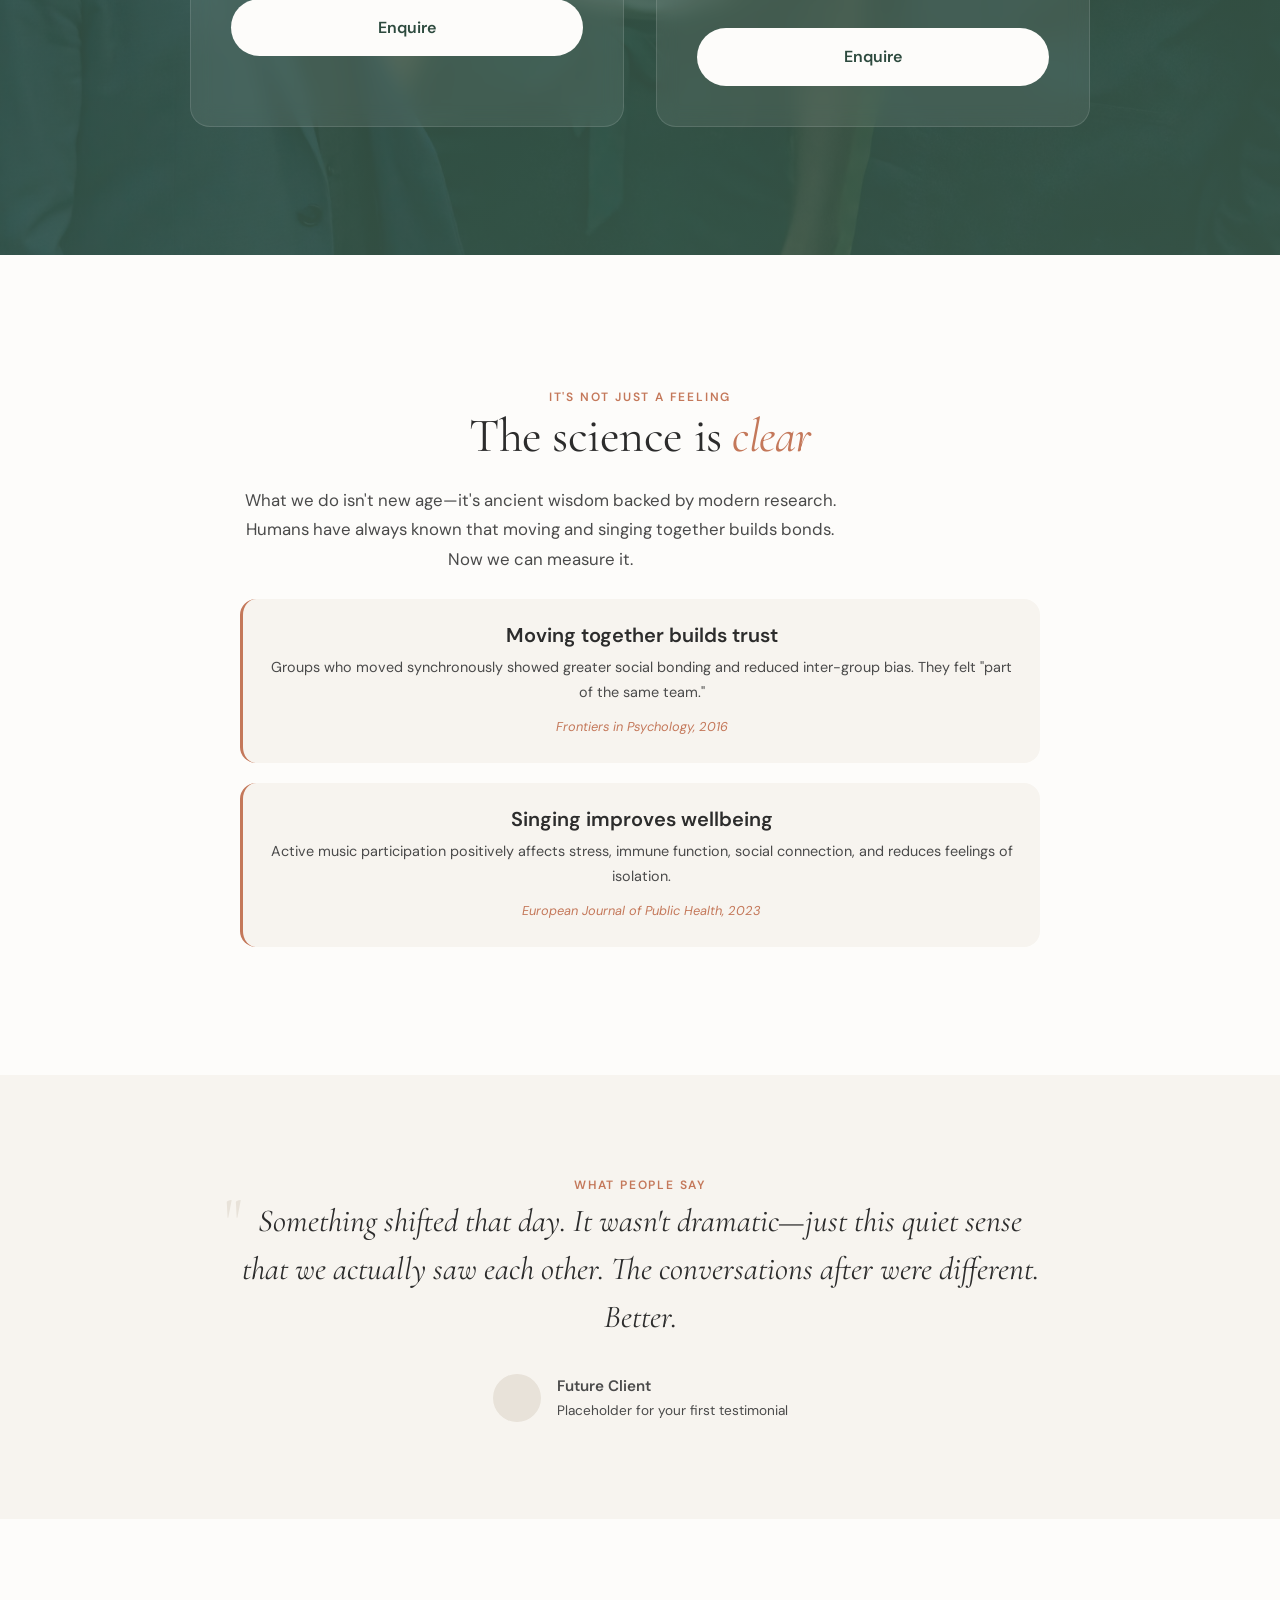
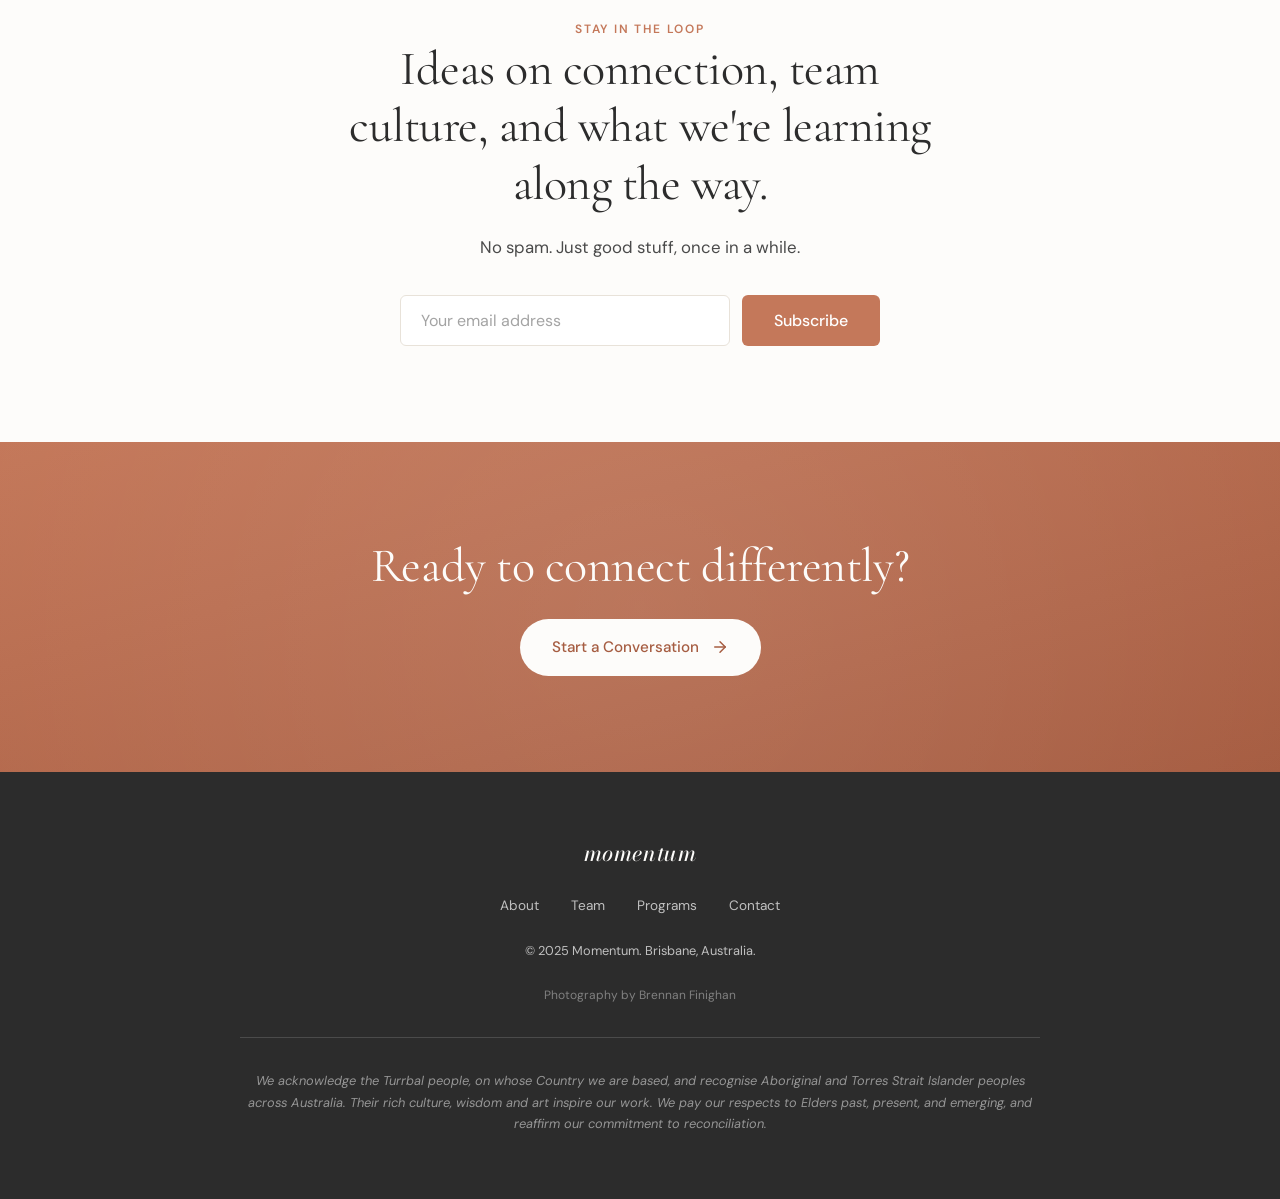
==== commit 9109872d: "Add photos to inner pages, improve mobile responsive layout - Add blurred background photos to about" ====
--- a/index.html
+++ b/index.html
@@ -39,10 +39,10 @@
 
     <!-- Hero Section -->
     <section class="hero" id="hero">
+        <div class="hero__image"></div>
         <div class="hero__container">
-            <span class="hero__tagline">Team experiences that transform</span>
             <h1 class="hero__title">Most team-building is forgettable.<br><em>This isn't.</em></h1>
-            <p class="hero__subtitle">Real connection isn't talked about — it's experienced.<br><em class="brand">Momentum</em> creates with teams through voice, movement, and music, to shift how they show up for each other.</p>
+            <p class="hero__subtitle">Team experiences that transform.<br>Real connection isn't talked about — it's experienced.<br><em class="brand">Momentum</em> creates with teams through voice, movement, and music, to shift how they show up for each other.</p>
             <div class="hero__ctas">
                 <a href="contact.html" class="btn btn--primary">
                     <span>Start a Conversation</span>
@@ -109,51 +109,9 @@
     <!-- Three Forces Section -->
     <section class="forces" id="forces">
         <div class="section-header--center reveal">
-            <span class="section-label">The Three Forces</span>
-            <h2 class="section-title">Outward. Inward. <em>Connected.</em></h2>
-            <p class="section-subtitle">Three complementary energies that create transformation when brought together.</p>
-        </div>
-
-        <!-- Visual Diagram (desktop) -->
-        <div class="forces__visual">
-            <div class="forces__diagram">
-                <!-- Outward - Darren -->
-                <div class="forces__outward">
-                    <div class="forces__outward-circles">
-                        <div class="forces__outward-circle"></div>
-                        <div class="forces__outward-circle"></div>
-                        <div class="forces__outward-circle"></div>
-                        <div class="forces__outward-circle"></div>
-                    </div>
-                    <span class="forces__label">Outward</span>
-                    <span class="forces__sublabel">Voice</span>
-                </div>
-
-                <!-- Connecting lines -->
-                <div class="forces__line forces__line--left"></div>
-                <div class="forces__line forces__line--right"></div>
-
-                <!-- Center - Dave -->
-                <div class="forces__center">
-                    <svg viewBox="0 0 24 24" fill="none" stroke="currentColor" stroke-width="1.5" stroke-linecap="round" stroke-linejoin="round">
-                        <path d="M9 18V5l12-2v13"></path>
-                        <circle cx="6" cy="18" r="3"></circle>
-                        <circle cx="18" cy="16" r="3"></circle>
-                    </svg>
-                </div>
-
-                <!-- Inward - Linda -->
-                <div class="forces__inward">
-                    <div class="forces__inward-spiral">
-                        <div class="forces__inward-ring"></div>
-                        <div class="forces__inward-ring"></div>
-                        <div class="forces__inward-ring"></div>
-                        <div class="forces__inward-ring"></div>
-                    </div>
-                    <span class="forces__label">Inward</span>
-                    <span class="forces__sublabel">Movement</span>
-                </div>
-            </div>
+            <span class="section-label">What we actually do</span>
+            <h2 class="section-title">Three ways in. One shared <em>experience.</em></h2>
+            <p class="section-subtitle">It sounds unusual. It works.</p>
         </div>
 
         <!-- Cards -->
@@ -179,7 +137,7 @@
                     </svg>
                 </div>
                 <h3>Connecting</h3>
-                <p>Music is the thread. Live piano and rhythm weave voice and movement together, creating a shared experience that stays with people long after.</p>
+                <p>Music is the thread. It lifts the energy, deepens the experience, and connects voice and movement into something felt on every level. A shared moment that stays with people long after.</p>
             </div>
             <div class="forces__card forces__card--inward reveal reveal-delay-2">
                 <div class="forces__card-icon">
@@ -191,53 +149,7 @@
                     </svg>
                 </div>
                 <h3>Inward</h3>
-                <p>Movement grounds. Yoga, QiGong, and mindful practice reset the nervous system. Teams that move together bond at a level that talking can't reach.</p>
-            </div>
-        </div>
-    </section>
-
-    <!-- How It Works Section -->
-    <section class="how" id="how">
-        <div class="section-header--center reveal">
-            <span class="section-label">What we actually do</span>
-            <h2 class="section-title">Three ways in. One shared <em>experience.</em></h2>
-            <p class="section-subtitle">It sounds unusual. It works.</p>
-        </div>
-        <div class="how__grid">
-            <div class="how__card reveal">
-                <div class="how__icon">
-                    <svg viewBox="0 0 24 24" fill="none" stroke="currentColor" stroke-width="2" stroke-linecap="round" stroke-linejoin="round">
-                        <path d="M12 1a3 3 0 0 0-3 3v8a3 3 0 0 0 6 0V4a3 3 0 0 0-3-3z"></path>
-                        <path d="M19 10v2a7 7 0 0 1-14 0v-2"></path>
-                        <line x1="12" y1="19" x2="12" y2="23"></line>
-                        <line x1="8" y1="23" x2="16" y2="23"></line>
-                    </svg>
-                </div>
-                <h3>Voice</h3>
-                <p>No, we won't make you perform. We'll help you find your voice—literally. Breathing, sounding, singing together. It breaks down walls faster than any icebreaker.</p>
-            </div>
-            <div class="how__card reveal reveal-delay-1">
-                <div class="how__icon">
-                    <svg viewBox="0 0 24 24" fill="none" stroke="currentColor" stroke-width="2" stroke-linecap="round" stroke-linejoin="round">
-                        <circle cx="12" cy="5" r="2"></circle>
-                        <path d="M12 7v6"></path>
-                        <path d="M8 21l4-4 4 4"></path>
-                        <path d="M6 12l6 2 6-2"></path>
-                    </svg>
-                </div>
-                <h3>Movement</h3>
-                <p>Gentle yoga. QiGong. Mindful movement that gets people out of their heads and into their bodies. Accessible to everyone, regardless of fitness.</p>
-            </div>
-            <div class="how__card reveal reveal-delay-2">
-                <div class="how__icon">
-                    <svg viewBox="0 0 24 24" fill="none" stroke="currentColor" stroke-width="2" stroke-linecap="round" stroke-linejoin="round">
-                        <path d="M9 18V5l12-2v13"></path>
-                        <circle cx="6" cy="18" r="3"></circle>
-                        <circle cx="18" cy="16" r="3"></circle>
-                    </svg>
-                </div>
-                <h3>Music</h3>
-                <p>Live piano. Rhythm. Harmony. Music is the thread that weaves it all together, creating a shared experience that stays with people.</p>
+                <p>Movement grounds. Get people out of their heads and into their bodies. Teams that move together bond on a level that talking can't reach. Accessible to everyone, regardless of fitness.</p>
             </div>
         </div>
     </section>
@@ -259,22 +171,6 @@
             </div>
             <div class="who__card reveal reveal-delay-1">
                 <svg class="who__icon" viewBox="0 0 24 24" fill="none" stroke="currentColor" stroke-width="1.5" stroke-linecap="round" stroke-linejoin="round">
-                    <path d="M22 10v6M2 10l10-5 10 5-10 5z"></path>
-                    <path d="M6 12v5c3 3 9 3 12 0v-5"></path>
-                </svg>
-                <h4>Schools</h4>
-                <p>Staff wellbeing, student programs</p>
-            </div>
-            <div class="who__card reveal reveal-delay-2">
-                <svg class="who__icon" viewBox="0 0 24 24" fill="none" stroke="currentColor" stroke-width="1.5" stroke-linecap="round" stroke-linejoin="round">
-                    <circle cx="12" cy="12" r="10"></circle>
-                    <polygon points="16.24 7.76 14.12 14.12 7.76 16.24 9.88 9.88 16.24 7.76"></polygon>
-                </svg>
-                <h4>Sports Teams</h4>
-                <p>Cohesion, mindset, performance</p>
-            </div>
-            <div class="who__card reveal reveal-delay-3">
-                <svg class="who__icon" viewBox="0 0 24 24" fill="none" stroke="currentColor" stroke-width="1.5" stroke-linecap="round" stroke-linejoin="round">
                     <path d="M17 21v-2a4 4 0 0 0-4-4H5a4 4 0 0 0-4 4v2"></path>
                     <circle cx="9" cy="7" r="4"></circle>
                     <path d="M23 21v-2a4 4 0 0 0-3-3.87"></path>
@@ -282,6 +178,21 @@
                 </svg>
                 <h4>Events</h4>
                 <p>Conferences, festivals, gatherings</p>
+            </div>
+            <div class="who__card reveal reveal-delay-2">
+                <svg class="who__icon" viewBox="0 0 24 24" fill="none" stroke="currentColor" stroke-width="1.5" stroke-linecap="round" stroke-linejoin="round">
+                    <path d="M22 10v6M2 10l10-5 10 5-10 5z"></path>
+                    <path d="M6 12v5c3 3 9 3 12 0v-5"></path>
+                </svg>
+                <h4>Education</h4>
+                <p>Schools, universities, staff wellbeing</p>
+            </div>
+            <div class="who__card reveal reveal-delay-3">
+                <svg class="who__icon" viewBox="0 0 24 24" fill="none" stroke="currentColor" stroke-width="1.5" stroke-linecap="round" stroke-linejoin="round">
+                    <path d="M20.84 4.61a5.5 5.5 0 0 0-7.78 0L12 5.67l-1.06-1.06a5.5 5.5 0 0 0-7.78 7.78l1.06 1.06L12 21.23l7.78-7.78 1.06-1.06a5.5 5.5 0 0 0 0-7.78z"></path>
+                </svg>
+                <h4>Community</h4>
+                <p>Not-for-profits, support groups, retreats</p>
             </div>
         </div>
     </section>
@@ -294,19 +205,19 @@
         </div>
         <div class="team__grid">
             <div class="team__card reveal">
-                <div class="team__photo"></div>
+                <div class="team__photo"><img src="assets/images/Darren.jpg" alt="Darren Percival"></div>
                 <h3 class="team__name">Darren Percival</h3>
                 <p class="team__role">Voice & Expression</p>
-                <p class="team__bio">30+ years helping people find their voice. You might know him from The Voice Australia. We know him as someone who can get anyone singing—even the skeptics.</p>
+                <p class="team__bio">30+ years helping people find their voice. 30+ years helping people find their voice. He can get anyone singing—even the skeptics.</p>
                 <div class="team__creds">
-                    <span class="team__cred">The Voice Australia</span>
+                    <span class="team__cred">Australian Performer</span>
                     <span class="team__cred">Gold Record Artist</span>
                 </div>
             </div>
             <div class="team__card reveal reveal-delay-1">
-                <div class="team__photo"></div>
+                <div class="team__photo"><img src="assets/images/linda.jpg" alt="Linda Lou Küster"></div>
                 <h3 class="team__name">Linda Lou Küster</h3>
-                <p class="team__role">Movement & Bodywork</p>
+                <p class="team__role">Movement & Psychology</p>
                 <p class="team__bio">Psychology meets physical practice. Linda has this gift for creating space where people feel safe to let go. Yoga, QiGong, ZenThai—all in service of helping you feel at home in your body.</p>
                 <div class="team__creds">
                     <span class="team__cred">Psychology (Masters)</span>
@@ -314,7 +225,7 @@
                 </div>
             </div>
             <div class="team__card reveal reveal-delay-2">
-                <div class="team__photo"></div>
+                <div class="team__photo"><img src="assets/images/dave.jpg" alt="Dave Spicer"></div>
                 <h3 class="team__name">Dave Spicer</h3>
                 <p class="team__role">Music & Harmony</p>
                 <p class="team__bio">Jazz pianist, educator, quiet force. Dave's been teaching at Griffith Conservatorium for 20 years. His music creates the space where everything else becomes possible.</p>
@@ -330,7 +241,7 @@
     <section class="programs" id="programs">
         <div class="section-header--center reveal">
             <span class="section-label">The offerings</span>
-            <h2 class="section-title">Two ways to experience <em>Momentum</em></h2>
+            <h2 class="section-title">Ready For <em>Momentum...</em></h2>
             <p class="section-subtitle">Every session is designed around your group. We start with a conversation to understand what you actually need.</p>
         </div>
         <div class="programs__grid">
@@ -367,17 +278,8 @@
 
     <!-- Science Section -->
     <section class="science" id="science">
-        <div class="science__grid">
-            <div class="science__visual reveal">
-                <div class="science__chart">
-                    <div class="science__bar"><span>Control</span></div>
-                    <div class="science__bar"><span>Async</span></div>
-                    <div class="science__bar"><span>Together</span></div>
-                </div>
-                <p class="science__stat">+40%</p>
-                <p class="science__stat-label">Increase in cooperative behaviour</p>
-            </div>
-            <div class="reveal reveal-delay-1">
+        <div class="science__grid science__grid--no-visual">
+            <div class="reveal">
                 <span class="section-label">It's not just a feeling</span>
                 <h2 class="section-title">The science is <em>clear</em></h2>
                 <p class="section-subtitle">What we do isn't new age—it's ancient wisdom backed by modern research. Humans have always known that moving and singing together builds bonds. Now we can measure it.</p>
@@ -412,6 +314,25 @@
         </div>
     </section>
 
+    <!-- Newsletter Section -->
+    <section class="newsletter" id="newsletter">
+        <div class="newsletter__container reveal">
+            <span class="section-label">Stay in the loop</span>
+            <h2 class="section-title">Ideas on connection, team culture, and what we're learning along the way.</h2>
+            <p class="newsletter__desc">No spam. Just good stuff, once in a while.</p>
+            <form class="newsletter__form" name="newsletter" method="POST" data-netlify="true" netlify-honeypot="bot-field">
+                <input type="hidden" name="form-name" value="newsletter">
+                <p class="hidden" style="display:none;">
+                    <label>Don't fill this out: <input name="bot-field"></label>
+                </p>
+                <div class="newsletter__input-group">
+                    <input type="email" name="email" placeholder="Your email address" required class="newsletter__input">
+                    <button type="submit" class="newsletter__btn">Subscribe</button>
+                </div>
+            </form>
+        </div>
+    </section>
+
     <!-- CTA Banner -->
     <section class="cta-banner">
         <div class="cta-banner__content reveal">
@@ -437,6 +358,7 @@
                 <a href="contact.html">Contact</a>
             </div>
             <span class="footer__copy">&copy; 2025 Momentum. Brisbane, Australia.</span>
+            <span class="footer__credit">Photography by Brennan Finighan</span>
         </div>
         <div class="footer__acknowledgement">
             <p>We acknowledge the Turrbal people, on whose Country we are based, and recognise Aboriginal and Torres Strait Islander peoples across Australia. Their rich culture, wisdom and art inspire our work. We pay our respects to Elders past, present, and emerging, and reaffirm our commitment to reconciliation.</p>
--- a/css/styles.css
+++ b/css/styles.css
@@ -163,14 +163,16 @@
     display: flex;
     justify-content: space-between;
     align-items: center;
+    background-color: transparent;
+    border-bottom: 1px solid transparent;
+    transition: all 0.3s var(--ease-smooth);
+}
+
+.nav--scrolled {
+    padding: 1rem var(--space-lg);
     background-color: rgba(247, 244, 239, 0.92);
     backdrop-filter: blur(12px);
     border-bottom: 1px solid rgba(0, 0, 0, 0.04);
-    transition: all 0.3s var(--ease-smooth);
-}
-
-.nav--scrolled {
-    padding: 1rem var(--space-lg);
     box-shadow: var(--shadow-sm);
 }
 
@@ -181,6 +183,11 @@
     font-style: italic;
     letter-spacing: 0.02em;
     text-transform: lowercase;
+    color: var(--color-warm-white);
+    transition: color 0.3s var(--ease-smooth);
+}
+
+.nav--scrolled .nav__logo {
     color: var(--color-charcoal);
 }
 
@@ -194,9 +201,13 @@
 .nav__link {
     font-size: 0.85rem;
     font-weight: 500;
-    color: var(--color-charcoal-light);
+    color: rgba(255, 255, 255, 0.85);
     transition: color 0.3s ease;
     position: relative;
+}
+
+.nav--scrolled .nav__link {
+    color: var(--color-charcoal-light);
 }
 
 .nav__link::after {
@@ -206,11 +217,19 @@
     left: 0;
     width: 0;
     height: 1px;
+    background-color: var(--color-warm-white);
+    transition: width 0.3s var(--ease-out-expo), background-color 0.3s ease;
+}
+
+.nav--scrolled .nav__link::after {
     background-color: var(--color-terracotta);
-    transition: width 0.3s var(--ease-out-expo);
 }
 
 .nav__link:hover {
+    color: var(--color-warm-white);
+}
+
+.nav--scrolled .nav__link:hover {
     color: var(--color-charcoal);
 }
 
@@ -250,8 +269,12 @@
 .nav__toggle span {
     width: 24px;
     height: 2px;
+    background-color: var(--color-warm-white);
+    transition: all 0.3s ease;
+}
+
+.nav--scrolled .nav__toggle span {
     background-color: var(--color-charcoal);
-    transition: all 0.3s ease;
 }
 
 /* --- Buttons --- */
@@ -287,6 +310,15 @@
     border: 1px solid var(--color-sand);
 }
 
+.hero .btn--secondary {
+    color: var(--color-warm-white);
+    border-color: var(--color-warm-white);
+}
+
+.hero .btn--secondary:hover {
+    background-color: rgba(255, 255, 255, 0.15);
+}
+
 .btn--secondary:hover {
     background-color: var(--color-sand);
 }
@@ -348,38 +380,46 @@
 .hero {
     min-height: 100vh;
     display: flex;
-    align-items: center;
-    padding: 8rem var(--space-lg) var(--space-xl);
+    align-items: flex-end;
+    padding: 0 var(--space-lg) calc(var(--space-xl) + 60px);
     position: relative;
     overflow: hidden;
-    background: linear-gradient(165deg, var(--color-forest) 0%, var(--color-forest-light) 50%, var(--color-terracotta-deep) 100%);
-}
-
+    background: url('../assets/images/hero.jpg') center top / cover no-repeat;
+}
+
+/* Dark gradient at top for nav readability */
+.hero::after {
+    content: '';
+    position: absolute;
+    top: 0;
+    left: 0;
+    right: 0;
+    height: 150px;
+    background: linear-gradient(to bottom, rgba(0, 0, 0, 0.5) 0%, transparent 100%);
+    z-index: 1;
+}
+
+/* Bottom gradient for text readability */
 .hero::before {
     content: '';
     position: absolute;
-    top: -50%;
-    left: -50%;
-    width: 200%;
-    height: 200%;
-    background:
-        radial-gradient(circle at 30% 70%, rgba(196, 120, 90, 0.25) 0%, transparent 50%),
-        radial-gradient(circle at 70% 30%, rgba(45, 74, 62, 0.3) 0%, transparent 50%),
-        radial-gradient(circle at 50% 50%, rgba(184, 149, 110, 0.15) 0%, transparent 40%);
-    animation: heroGradientShift 20s ease-in-out infinite;
-}
-
-@keyframes heroGradientShift {
-    0%, 100% { transform: translate(0, 0) rotate(0deg); }
-    33% { transform: translate(2%, -2%) rotate(1deg); }
-    66% { transform: translate(-1%, 1%) rotate(-0.5deg); }
+    bottom: 0;
+    left: 0;
+    right: 0;
+    height: 75%;
+    background: linear-gradient(to top, rgba(30, 30, 30, 0.95) 0%, rgba(30, 30, 30, 0.8) 35%, rgba(30, 30, 30, 0.4) 60%, transparent 100%);
+    z-index: 2;
+}
+
+.hero__image {
+    display: none;
 }
 
 .hero__container {
     max-width: 1000px;
     margin: 0 auto;
     position: relative;
-    z-index: 2;
+    z-index: 3;
     text-align: center;
 }
 
@@ -390,6 +430,7 @@
     letter-spacing: 0.2em;
     text-transform: uppercase;
     color: var(--color-gold-light);
+    text-shadow: 0 1px 3px rgba(0, 0, 0, 0.8);
     margin-bottom: 2rem;
     opacity: 0;
     transform: translateY(20px);
@@ -398,6 +439,7 @@
 
 .hero__title {
     color: var(--color-warm-white);
+    text-shadow: 0 2px 20px rgba(0, 0, 0, 0.4);
     margin-bottom: 1.5rem;
     opacity: 0;
     transform: translateY(30px);
@@ -411,6 +453,7 @@
 .hero__subtitle {
     font-size: 1.25rem;
     color: var(--color-sand);
+    text-shadow: 0 1px 10px rgba(0, 0, 0, 0.3);
     max-width: 640px;
     margin: 0 auto 2.5rem;
     opacity: 0;
@@ -440,6 +483,7 @@
     color: var(--color-sand);
     opacity: 0;
     animation: fadeIn 1s var(--ease-out-expo) 1.3s forwards;
+    z-index: 3;
 }
 
 .hero__scroll span {
@@ -531,194 +575,6 @@
     padding: var(--space-2xl) var(--space-lg);
 }
 
-.forces__visual {
-    max-width: 800px;
-    margin: 0 auto var(--space-xl);
-    position: relative;
-    height: 400px;
-}
-
-.forces__diagram {
-    position: relative;
-    width: 100%;
-    height: 100%;
-}
-
-/* Center connecting element */
-.forces__center {
-    position: absolute;
-    top: 50%;
-    left: 50%;
-    transform: translate(-50%, -50%);
-    width: 100px;
-    height: 100px;
-    background: linear-gradient(135deg, var(--color-gold) 0%, var(--color-gold-light) 100%);
-    border-radius: 50%;
-    display: flex;
-    align-items: center;
-    justify-content: center;
-    z-index: 3;
-    box-shadow: 0 0 40px rgba(184, 149, 110, 0.4);
-    animation: centerPulse 4s ease-in-out infinite;
-}
-
-@keyframes centerPulse {
-    0%, 100% { transform: translate(-50%, -50%) scale(1); box-shadow: 0 0 40px rgba(184, 149, 110, 0.4); }
-    50% { transform: translate(-50%, -50%) scale(1.05); box-shadow: 0 0 60px rgba(184, 149, 110, 0.5); }
-}
-
-.forces__center svg {
-    width: 40px;
-    height: 40px;
-    color: var(--color-warm-white);
-}
-
-/* Outward element - Darren */
-.forces__outward {
-    position: absolute;
-    left: 10%;
-    top: 50%;
-    transform: translateY(-50%);
-    text-align: center;
-}
-
-.forces__outward-circles {
-    position: relative;
-    width: 180px;
-    height: 180px;
-    margin: 0 auto 1rem;
-}
-
-.forces__outward-circle {
-    position: absolute;
-    top: 50%;
-    left: 50%;
-    transform: translate(-50%, -50%);
-    border: 2px solid var(--color-terracotta);
-    border-radius: 50%;
-    opacity: 0.6;
-}
-
-.forces__outward-circle:nth-child(1) {
-    width: 60px;
-    height: 60px;
-    background-color: var(--color-terracotta);
-    opacity: 1;
-}
-
-.forces__outward-circle:nth-child(2) {
-    width: 100px;
-    height: 100px;
-    animation: expandPulse 3s ease-in-out infinite;
-}
-
-.forces__outward-circle:nth-child(3) {
-    width: 140px;
-    height: 140px;
-    animation: expandPulse 3s ease-in-out infinite 0.5s;
-}
-
-.forces__outward-circle:nth-child(4) {
-    width: 180px;
-    height: 180px;
-    animation: expandPulse 3s ease-in-out infinite 1s;
-}
-
-@keyframes expandPulse {
-    0%, 100% { opacity: 0.6; transform: translate(-50%, -50%) scale(1); }
-    50% { opacity: 0.3; transform: translate(-50%, -50%) scale(1.05); }
-}
-
-/* Inward element - Linda */
-.forces__inward {
-    position: absolute;
-    right: 10%;
-    top: 50%;
-    transform: translateY(-50%);
-    text-align: center;
-}
-
-.forces__inward-spiral {
-    position: relative;
-    width: 180px;
-    height: 180px;
-    margin: 0 auto 1rem;
-}
-
-.forces__inward-ring {
-    position: absolute;
-    top: 50%;
-    left: 50%;
-    transform: translate(-50%, -50%);
-    border: 2px solid var(--color-forest);
-    border-radius: 50%;
-}
-
-.forces__inward-ring:nth-child(1) {
-    width: 180px;
-    height: 180px;
-    opacity: 0.3;
-    animation: contractPulse 3s ease-in-out infinite;
-}
-
-.forces__inward-ring:nth-child(2) {
-    width: 140px;
-    height: 140px;
-    opacity: 0.4;
-    animation: contractPulse 3s ease-in-out infinite 0.3s;
-}
-
-.forces__inward-ring:nth-child(3) {
-    width: 100px;
-    height: 100px;
-    opacity: 0.6;
-    animation: contractPulse 3s ease-in-out infinite 0.6s;
-}
-
-.forces__inward-ring:nth-child(4) {
-    width: 60px;
-    height: 60px;
-    background-color: var(--color-forest);
-    opacity: 1;
-}
-
-@keyframes contractPulse {
-    0%, 100% { opacity: 0.4; transform: translate(-50%, -50%) scale(1); }
-    50% { opacity: 0.6; transform: translate(-50%, -50%) scale(0.95); }
-}
-
-/* Connecting lines */
-.forces__line {
-    position: absolute;
-    top: 50%;
-    height: 2px;
-    background: linear-gradient(90deg, transparent, var(--color-gold), transparent);
-    z-index: 1;
-}
-
-.forces__line--left {
-    left: calc(10% + 90px);
-    right: calc(50% + 50px);
-}
-
-.forces__line--right {
-    left: calc(50% + 50px);
-    right: calc(10% + 90px);
-}
-
-.forces__label {
-    font-family: var(--font-display);
-    font-size: 1.25rem;
-    color: var(--color-charcoal);
-}
-
-.forces__sublabel {
-    font-size: 0.8rem;
-    color: var(--color-charcoal-light);
-    text-transform: uppercase;
-    letter-spacing: 0.1em;
-}
-
 /* Forces description cards */
 .forces__cards {
     display: grid;
@@ -779,65 +635,6 @@
     font-size: 0.95rem;
 }
 
-/* --- How It Works Section --- */
-.how {
-    background-color: var(--color-warm-white);
-    padding: var(--space-2xl) var(--space-lg);
-}
-
-.how__grid {
-    display: grid;
-    grid-template-columns: repeat(3, 1fr);
-    gap: var(--space-md);
-    max-width: 1100px;
-    margin: 0 auto;
-}
-
-.how__card {
-    background-color: var(--color-cream);
-    border-radius: 20px;
-    padding: 2.5rem;
-    transition: all 0.4s var(--ease-out-expo);
-}
-
-.how__card:hover {
-    transform: translateY(-6px);
-    box-shadow: var(--shadow-md);
-}
-
-.how__icon {
-    width: 56px;
-    height: 56px;
-    border-radius: 16px;
-    display: flex;
-    align-items: center;
-    justify-content: center;
-    margin-bottom: 1.5rem;
-}
-
-.how__card:nth-child(1) .how__icon {
-    background-color: var(--color-terracotta-light);
-    color: var(--color-terracotta-deep);
-}
-
-.how__card:nth-child(2) .how__icon {
-    background-color: var(--color-forest-pale);
-    color: var(--color-forest);
-}
-
-.how__card:nth-child(3) .how__icon {
-    background-color: var(--color-gold-pale);
-    color: var(--color-gold);
-}
-
-.how__icon svg {
-    width: 28px;
-    height: 28px;
-}
-
-.how__card h3 {
-    margin-bottom: 0.75rem;
-}
 
 /* --- Who Section --- */
 .who {
@@ -926,7 +723,7 @@
     background: linear-gradient(160deg, var(--color-gold-pale) 0%, var(--color-gold) 100%);
 }
 
-.team__photo::after {
+.team__photo:not(:has(img))::after {
     content: 'Photo';
     position: absolute;
     top: 50%;
@@ -938,6 +735,17 @@
     color: rgba(255, 255, 255, 0.5);
 }
 
+.team__photo img {
+    width: 100%;
+    height: 100%;
+    object-fit: cover;
+    object-position: center top;
+}
+
+.team__card:nth-child(3) .team__photo img {
+    transform: scale(1.1);
+}
+
 .team__name {
     margin-bottom: 0.25rem;
 }
@@ -985,9 +793,23 @@
 
 /* --- Programs Section --- */
 .programs {
-    background: linear-gradient(165deg, var(--color-forest) 0%, var(--color-forest-light) 100%);
+    background: url('../assets/images/laughing.jpg') center / cover no-repeat;
     padding: var(--space-2xl) var(--space-lg);
     color: var(--color-warm-white);
+    position: relative;
+}
+
+.programs::before {
+    content: '';
+    position: absolute;
+    inset: 0;
+    background: linear-gradient(165deg, rgba(45, 74, 62, 0.88) 0%, rgba(61, 95, 80, 0.85) 100%);
+    z-index: 0;
+}
+
+.programs > * {
+    position: relative;
+    z-index: 1;
 }
 
 .programs .section-label {
@@ -1000,6 +822,10 @@
 
 .programs .section-title em {
     color: var(--color-gold-light);
+}
+
+.science .section-subtitle {
+    padding-bottom: 25px;
 }
 
 .programs .section-subtitle {
@@ -1104,6 +930,12 @@
     gap: var(--space-xl);
     max-width: 1100px;
     margin: 0 auto;
+}
+
+.science__grid--no-visual {
+    grid-template-columns: 1fr;
+    max-width: 800px;
+    text-align: center;
     align-items: center;
 }
 
@@ -1382,10 +1214,12 @@
 
 .footer__content {
     display: flex;
-    justify-content: space-between;
+    flex-direction: column;
     align-items: center;
+    gap: 1.5rem;
     max-width: 1200px;
     margin: 0 auto;
+    text-align: center;
 }
 
 .footer__logo {
@@ -1405,7 +1239,7 @@
 
 .footer__links a {
     font-size: 0.85rem;
-    color: var(--color-charcoal-light);
+    color: rgba(255, 255, 255, 0.7);
     transition: color 0.3s ease;
 }
 
@@ -1415,21 +1249,26 @@
 
 .footer__copy {
     font-size: 0.8rem;
-    color: var(--color-charcoal-light);
+    color: rgba(255, 255, 255, 0.7);
+}
+
+.footer__credit {
+    font-size: 0.75rem;
+    color: rgba(255, 255, 255, 0.4);
 }
 
 .footer__acknowledgement {
     max-width: 800px;
     margin: 2rem auto 0;
     padding-top: 2rem;
-    border-top: 1px solid var(--color-charcoal-light);
+    border-top: 1px solid rgba(255, 255, 255, 0.15);
     text-align: center;
 }
 
 .footer__acknowledgement p {
     font-size: 0.8rem;
     line-height: 1.7;
-    color: var(--color-charcoal-light);
+    color: rgba(255, 255, 255, 0.5);
     font-style: italic;
 }
 
@@ -1515,6 +1354,118 @@
     margin: 0 auto;
 }
 
+/* Page Header with Blurred Background Image */
+.page-header--image {
+    background-size: cover;
+    background-position: center 25%;
+    background-repeat: no-repeat;
+    position: relative;
+    overflow: hidden;
+}
+
+.page-header--image::after {
+    content: '';
+    position: absolute;
+    top: -20px;
+    left: -20px;
+    right: -20px;
+    bottom: -20px;
+    background: inherit;
+    filter: blur(10px);
+    z-index: 0;
+}
+
+.page-header--image::before {
+    background:
+        linear-gradient(to bottom, rgba(0, 0, 0, 0.45) 0%, transparent 40%),
+        linear-gradient(to top, rgba(30, 30, 30, 0.7) 0%, rgba(30, 30, 30, 0.3) 50%, transparent 100%);
+    top: 0;
+    left: 0;
+    width: 100%;
+    height: 100%;
+    z-index: 1;
+}
+
+/* --- Newsletter Section --- */
+.newsletter {
+    padding: var(--space-xl) var(--space-md);
+    background: var(--color-warm-white);
+    text-align: center;
+}
+
+.newsletter__container {
+    max-width: 600px;
+    margin: 0 auto;
+}
+
+.newsletter__desc {
+    font-family: var(--font-body);
+    color: var(--color-charcoal-light);
+    margin-top: var(--space-sm);
+    margin-bottom: var(--space-md);
+}
+
+.newsletter__form {
+    margin-top: var(--space-md);
+}
+
+.newsletter__input-group {
+    display: flex;
+    gap: 0.75rem;
+    max-width: 480px;
+    margin: 0 auto;
+}
+
+.newsletter__input {
+    flex: 1;
+    padding: 0.875rem 1.25rem;
+    border: 1px solid var(--color-sand);
+    border-radius: 6px;
+    font-family: var(--font-body);
+    font-size: 1rem;
+    color: var(--color-charcoal);
+    background: white;
+    transition: border-color 0.3s ease;
+}
+
+.newsletter__input::placeholder {
+    color: var(--color-charcoal-light);
+    opacity: 0.5;
+}
+
+.newsletter__input:focus {
+    outline: none;
+    border-color: var(--color-terracotta);
+}
+
+.newsletter__btn {
+    padding: 0.875rem 2rem;
+    background: var(--color-terracotta);
+    color: white;
+    border: none;
+    border-radius: 6px;
+    font-family: var(--font-body);
+    font-size: 1rem;
+    font-weight: 500;
+    cursor: pointer;
+    transition: background 0.3s ease;
+    white-space: nowrap;
+}
+
+.newsletter__btn:hover {
+    background: var(--color-terracotta-deep);
+}
+
+@media (max-width: 480px) {
+    .newsletter__input-group {
+        flex-direction: column;
+    }
+
+    .newsletter__btn {
+        width: 100%;
+    }
+}
+
 /* --- CTA Banner (Internal Pages) --- */
 .cta-banner {
     background: linear-gradient(165deg, var(--color-terracotta) 0%, var(--color-terracotta-deep) 100%);
@@ -1553,7 +1504,7 @@
 
 /* --- Active Nav Link --- */
 .nav__link--active {
-    color: var(--color-charcoal);
+    color: #ba7d62;
 }
 
 .nav__link--active::after {
@@ -1562,8 +1513,12 @@
 
 /* --- Programs Page Styles --- */
 .programs--page {
-    background-color: var(--color-cream);
+    background: var(--color-cream);
     color: var(--color-charcoal);
+}
+
+.programs--page::before {
+    display: none;
 }
 
 .programs--page .section-label {
@@ -1960,11 +1915,13 @@
         padding: var(--space-md);
         gap: 1rem;
         border-bottom: 1px solid var(--color-sand);
+        box-shadow: var(--shadow-md);
     }
 
     .nav__links.active .nav__link {
         display: block;
         padding: 0.75rem 0;
+        color: var(--color-charcoal);
     }
 
     .nav__links.active .nav__cta {
@@ -1973,7 +1930,32 @@
     }
 
     .hero {
-        padding: 7rem var(--space-md) var(--space-lg);
+        min-height: auto;
+        padding: 0;
+        flex-direction: column;
+        align-items: stretch;
+        background: none;
+    }
+
+    .hero__image {
+        display: block;
+        width: 100%;
+        height: 60vw;
+        max-height: 350px;
+        background: url('../assets/images/hero.jpg') center top / cover no-repeat;
+    }
+
+    .hero::after {
+        display: none;
+    }
+
+    .hero::before {
+        display: none;
+    }
+
+    .hero__container {
+        background: linear-gradient(165deg, var(--color-forest) 0%, var(--color-forest-light) 50%, var(--color-terracotta-deep) 100%);
+        padding: var(--space-lg) var(--space-md);
     }
 
     .hero__scroll {
@@ -1982,6 +1964,11 @@
 
     .page-header {
         padding: 8rem var(--space-md) var(--space-lg);
+    }
+
+    .page-header--image {
+        padding: 10rem var(--space-md) var(--space-lg);
+        min-height: 320px;
     }
 
     .who__grid {
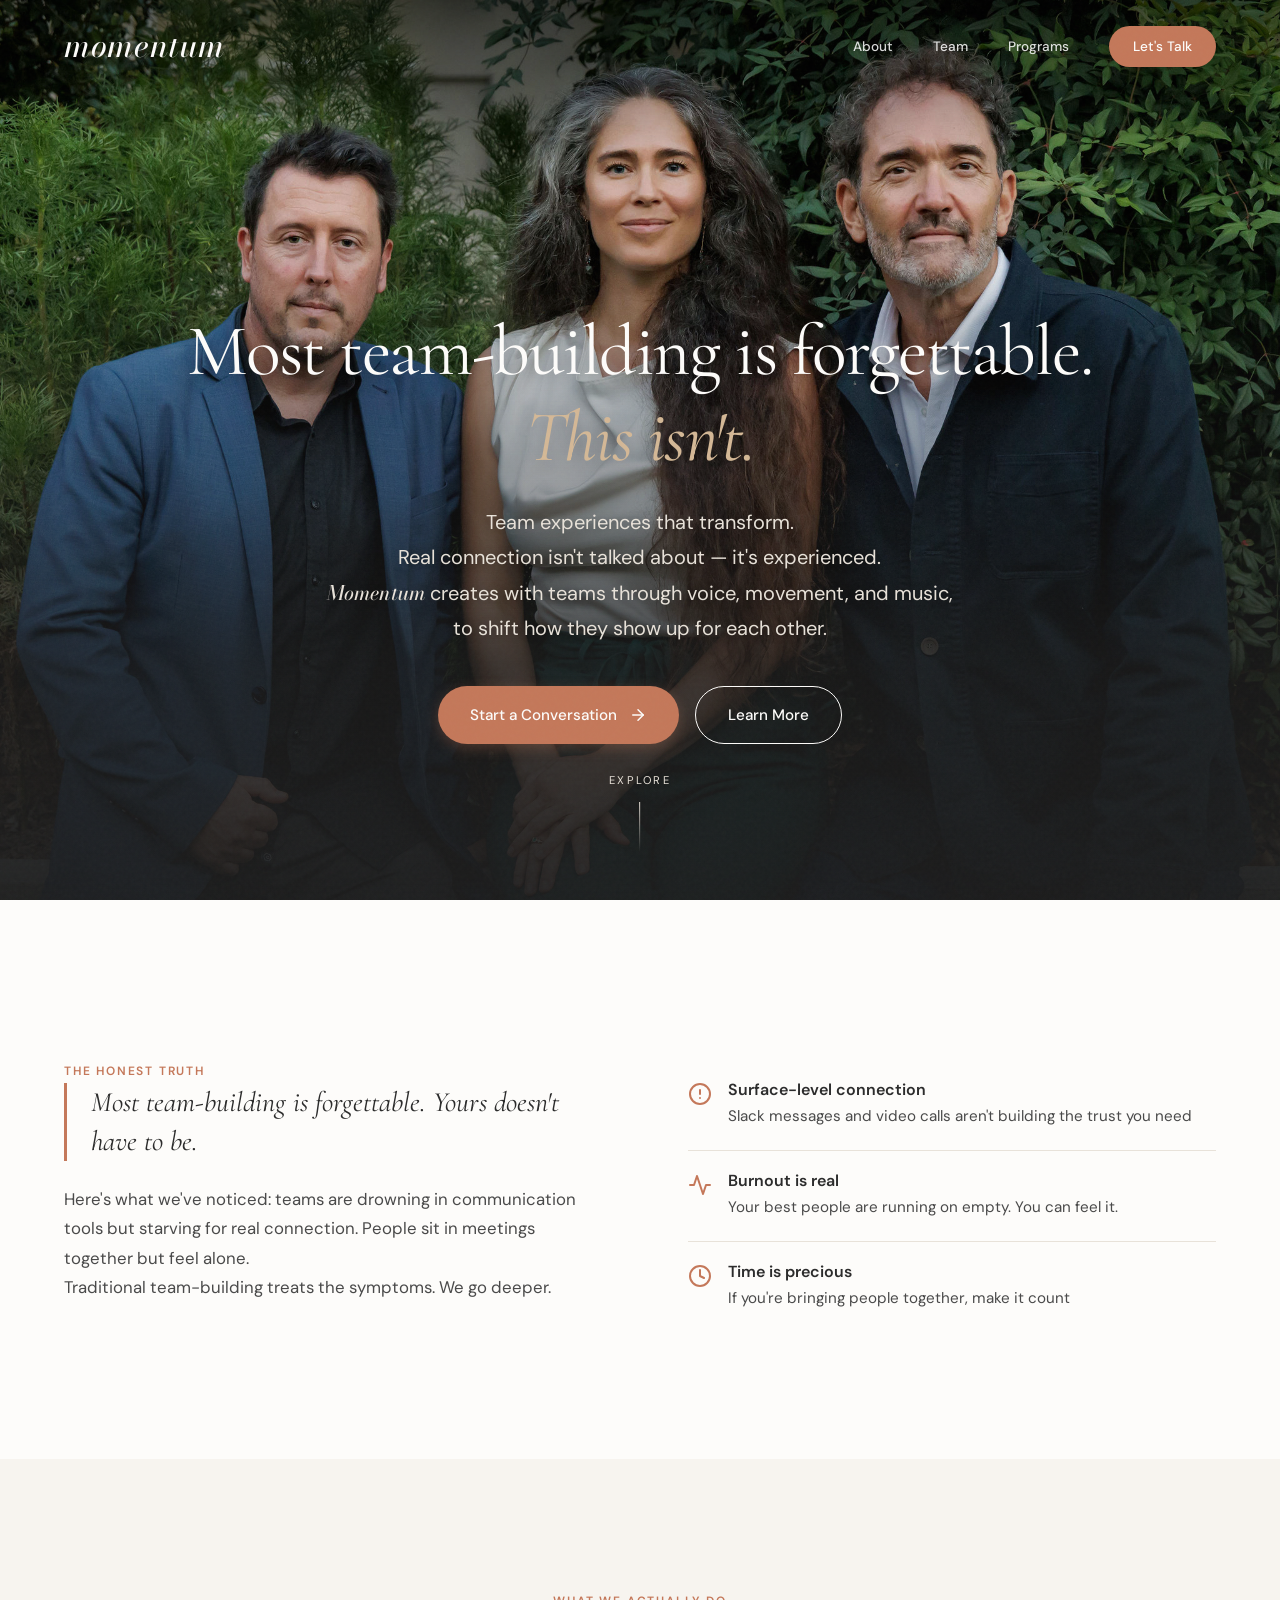
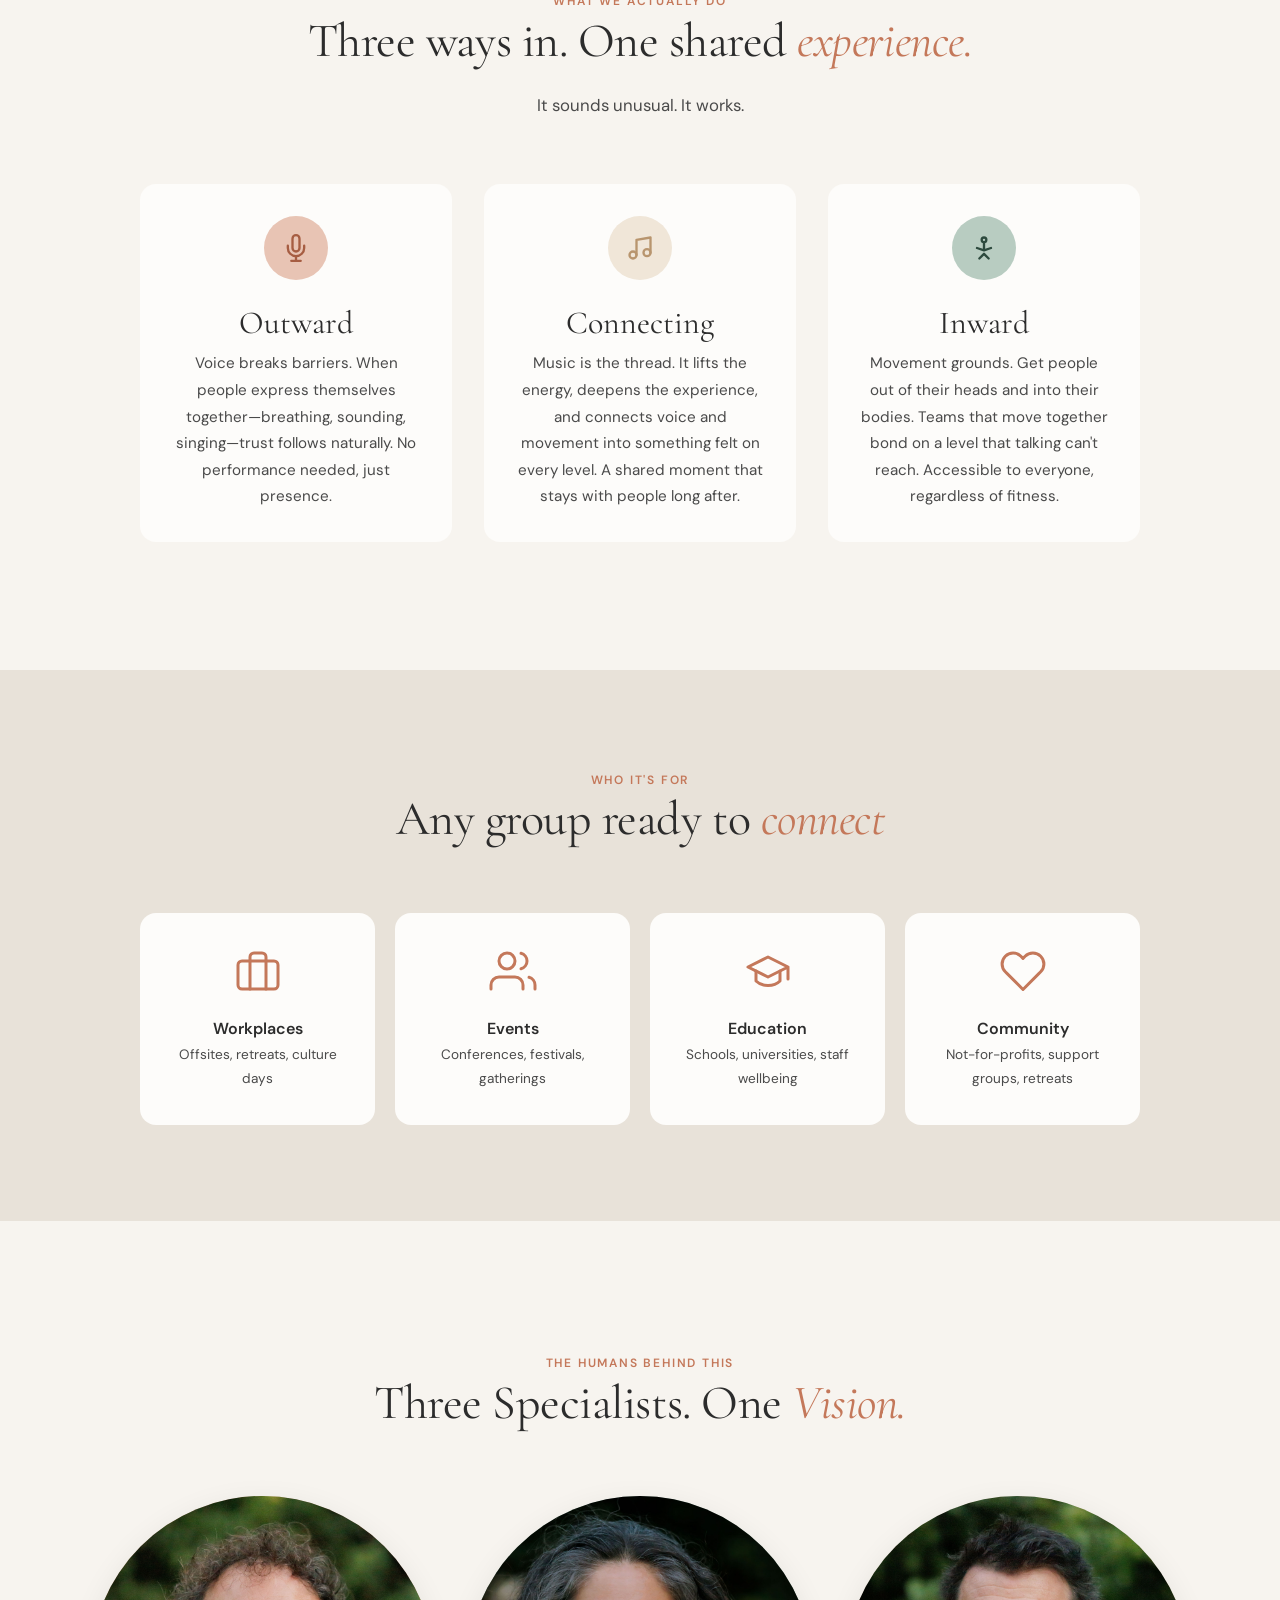
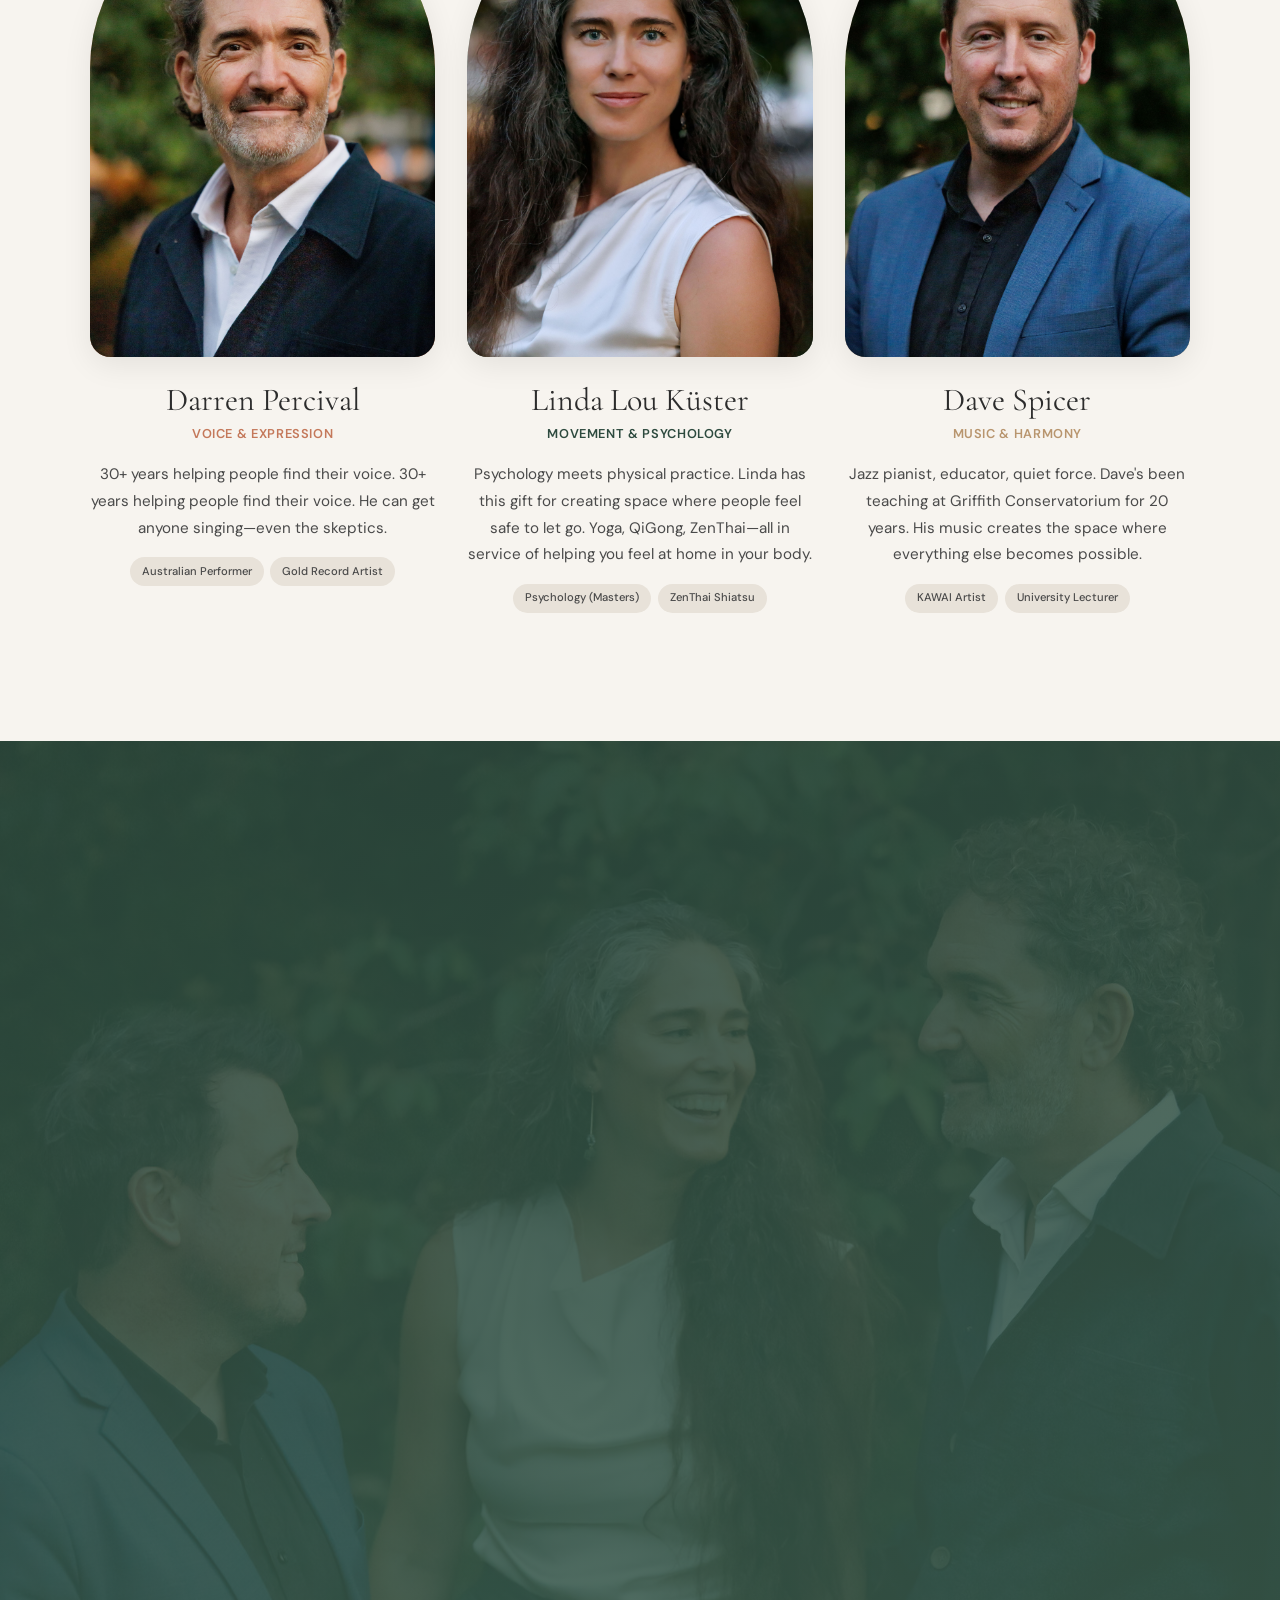
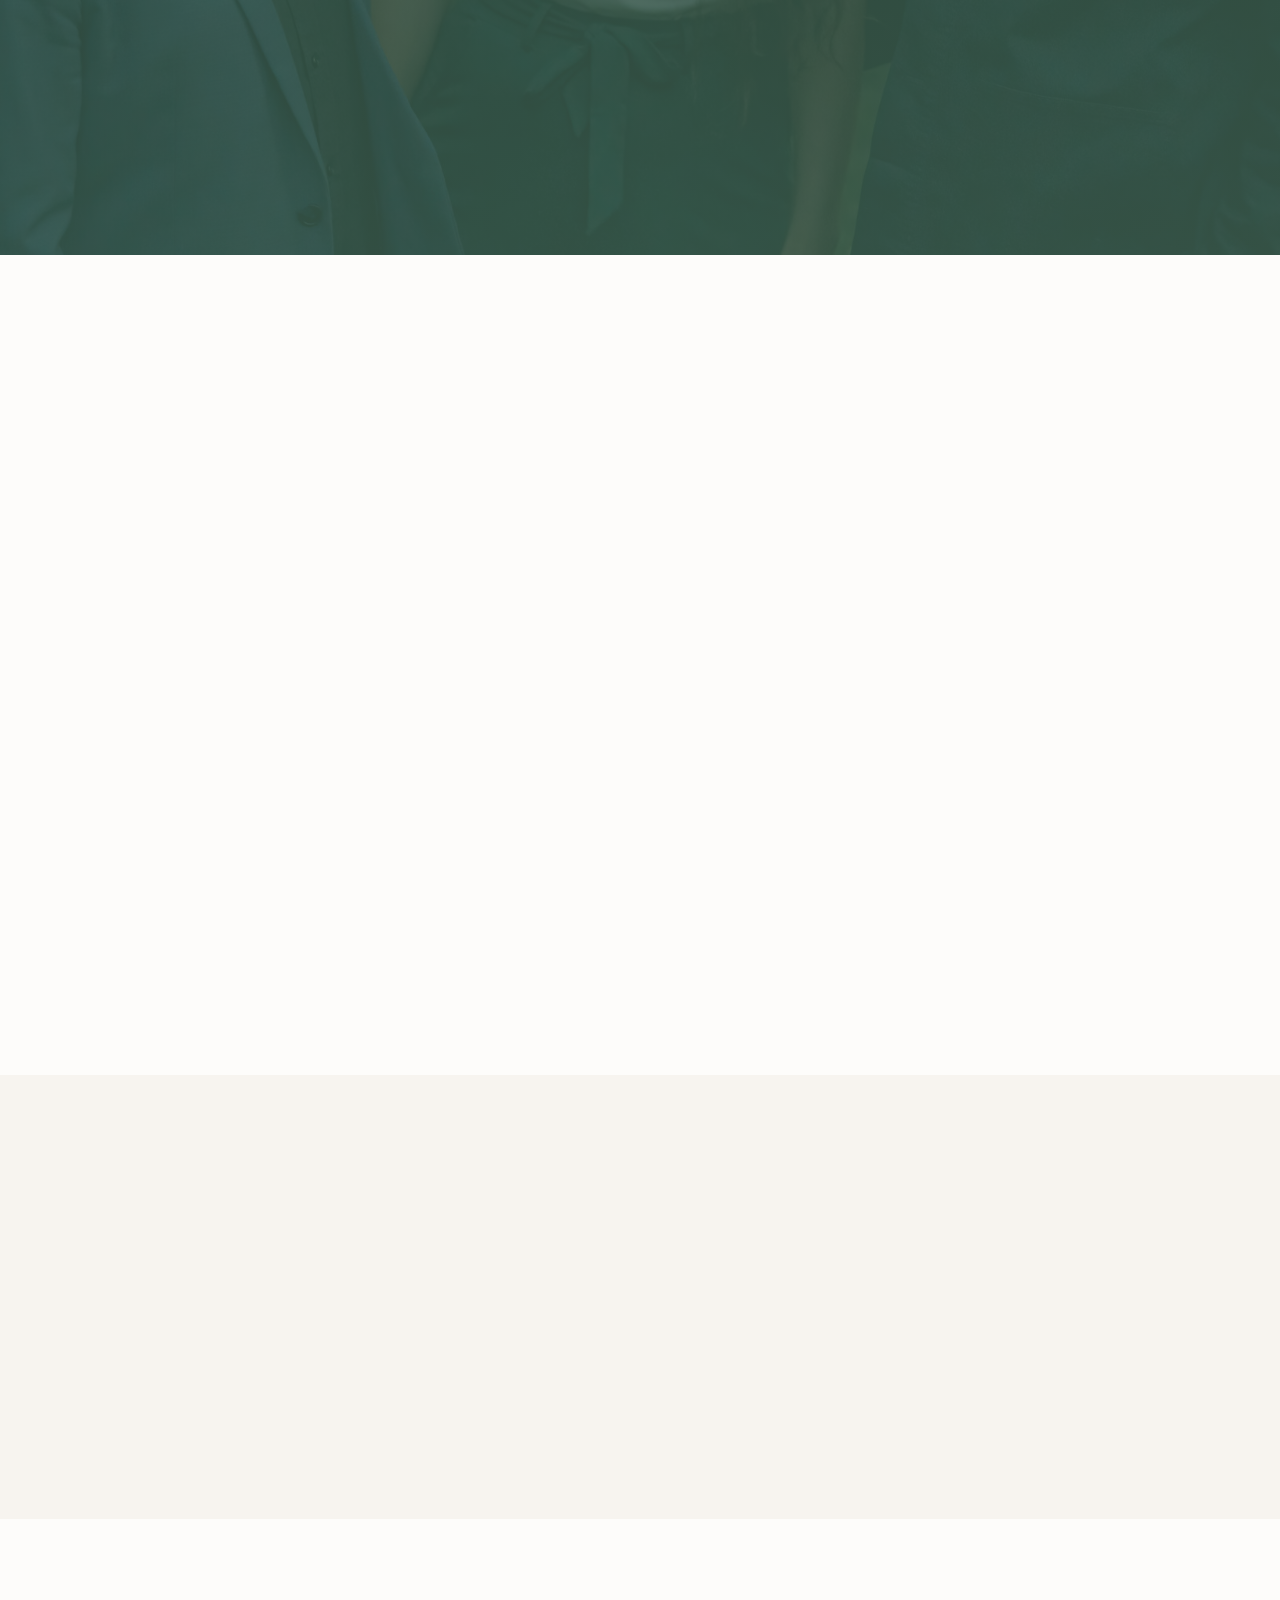
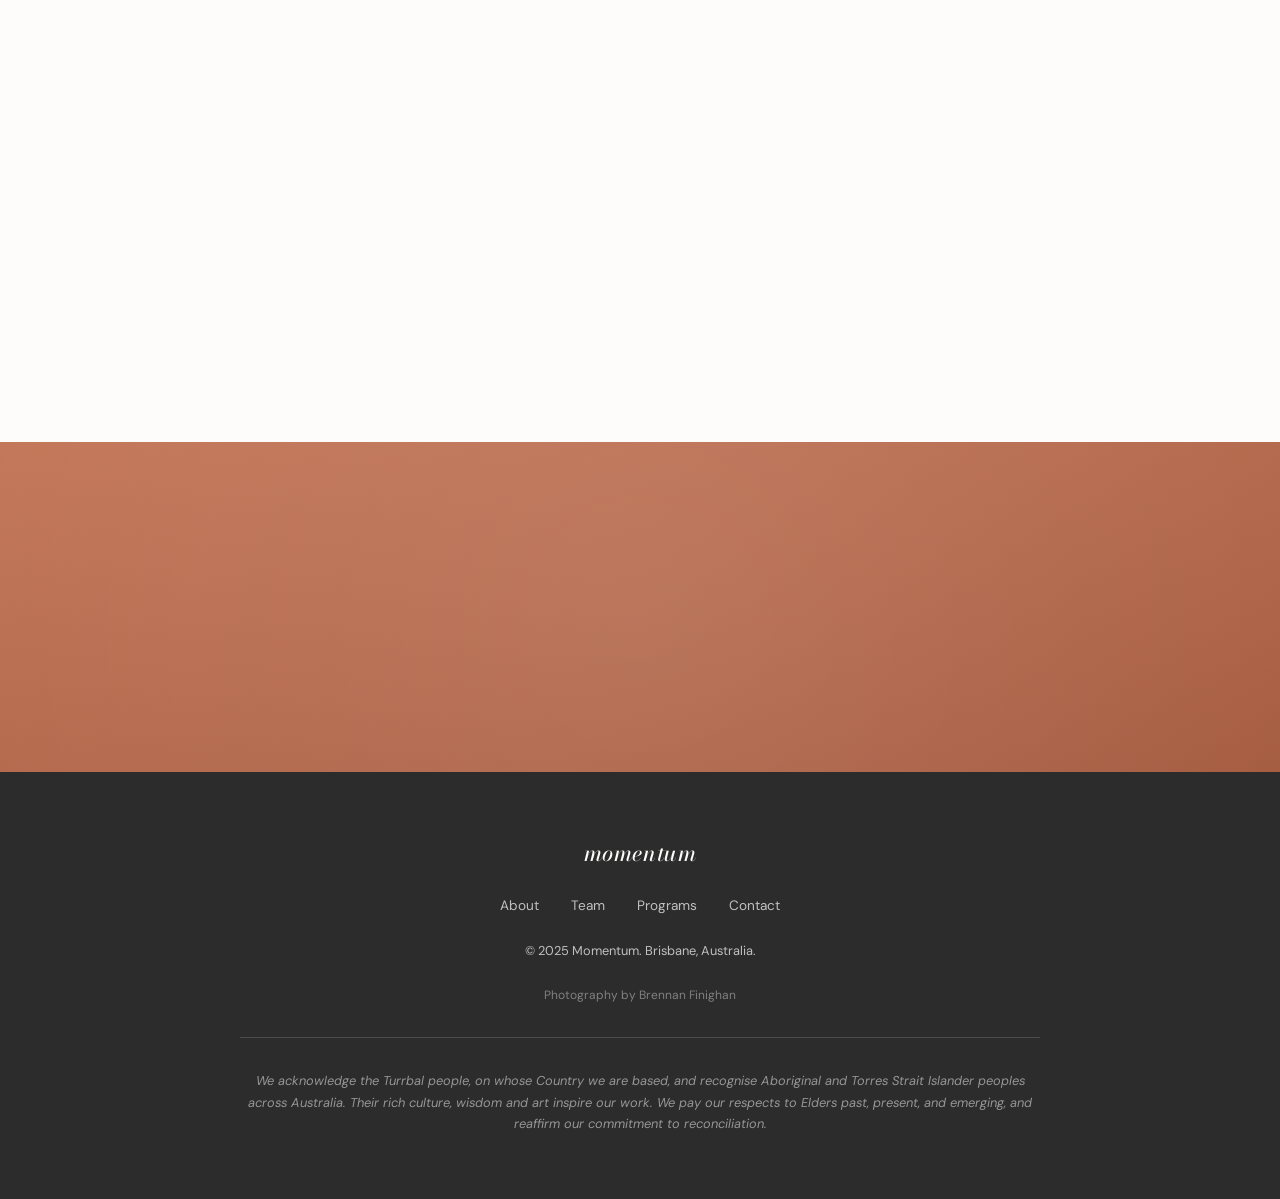
==== commit 732478c0: "Add hero parallax, animation delays, form redirects and thank-you page - Add parallax scrolling effe" ====
--- a/index.html
+++ b/index.html
@@ -39,6 +39,7 @@
 
     <!-- Hero Section -->
     <section class="hero" id="hero">
+        <div class="hero__bg"></div>
         <div class="hero__image"></div>
         <div class="hero__container">
             <h1 class="hero__title">Most team-building is forgettable.<br><em>This isn't.</em></h1>
@@ -320,7 +321,7 @@
             <span class="section-label">Stay in the loop</span>
             <h2 class="section-title">Ideas on connection, team culture, and what we're learning along the way.</h2>
             <p class="newsletter__desc">No spam. Just good stuff, once in a while.</p>
-            <form class="newsletter__form" name="newsletter" method="POST" data-netlify="true" netlify-honeypot="bot-field">
+            <form class="newsletter__form" name="newsletter" method="POST" action="/thank-you.html" data-netlify="true" netlify-honeypot="bot-field">
                 <input type="hidden" name="form-name" value="newsletter">
                 <p class="hidden" style="display:none;">
                     <label>Don't fill this out: <input name="bot-field"></label>
--- a/css/styles.css
+++ b/css/styles.css
@@ -384,7 +384,18 @@
     padding: 0 var(--space-lg) calc(var(--space-xl) + 60px);
     position: relative;
     overflow: hidden;
+    background-color: var(--color-charcoal);
+}
+
+.hero__bg {
+    position: absolute;
+    top: 0;
+    left: 0;
+    right: 0;
+    bottom: 0;
     background: url('../assets/images/hero.jpg') center top / cover no-repeat;
+    will-change: transform;
+    transition: none;
 }
 
 /* Dark gradient at top for nav readability */
@@ -434,7 +445,7 @@
     margin-bottom: 2rem;
     opacity: 0;
     transform: translateY(20px);
-    animation: fadeUp 0.8s var(--ease-out-expo) 0.3s forwards;
+    animation: fadeUp 0.8s var(--ease-out-expo) 1.7s forwards;
 }
 
 .hero__title {
@@ -443,7 +454,7 @@
     margin-bottom: 1.5rem;
     opacity: 0;
     transform: translateY(30px);
-    animation: fadeUp 1s var(--ease-out-expo) 0.5s forwards;
+    animation: fadeUp 1s var(--ease-out-expo) 1.9s forwards;
 }
 
 .hero__title em {
@@ -458,7 +469,7 @@
     margin: 0 auto 2.5rem;
     opacity: 0;
     transform: translateY(20px);
-    animation: fadeUp 0.8s var(--ease-out-expo) 0.7s forwards;
+    animation: fadeUp 0.8s var(--ease-out-expo) 2.1s forwards;
 }
 
 .hero__ctas {
@@ -468,7 +479,7 @@
     flex-wrap: wrap;
     opacity: 0;
     transform: translateY(20px);
-    animation: fadeUp 0.8s var(--ease-out-expo) 0.9s forwards;
+    animation: fadeUp 0.8s var(--ease-out-expo) 2.3s forwards;
 }
 
 .hero__scroll {
@@ -482,7 +493,7 @@
     gap: 0.75rem;
     color: var(--color-sand);
     opacity: 0;
-    animation: fadeIn 1s var(--ease-out-expo) 1.3s forwards;
+    animation: fadeIn 1s var(--ease-out-expo) 2.7s forwards;
     z-index: 3;
 }
 
@@ -1937,6 +1948,10 @@
         background: none;
     }
 
+    .hero__bg {
+        display: none;
+    }
+
     .hero__image {
         display: block;
         width: 100%;
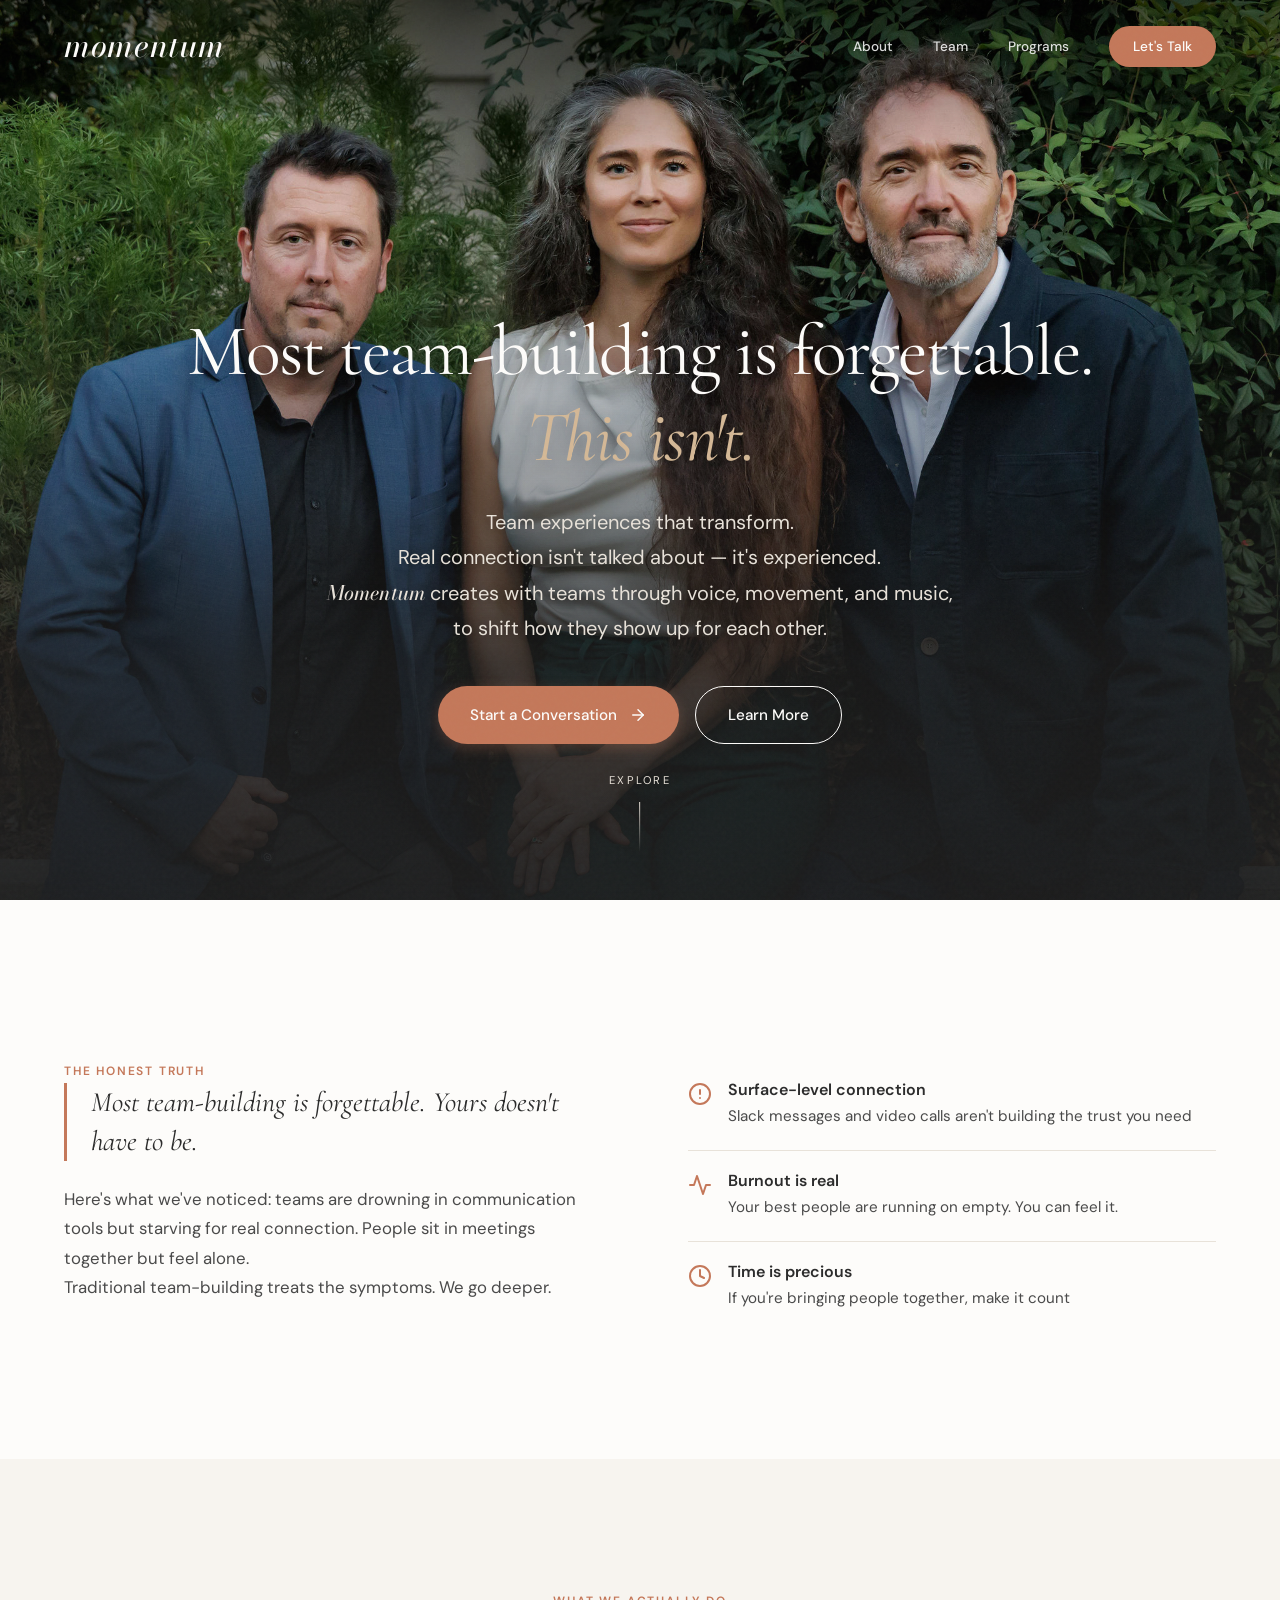
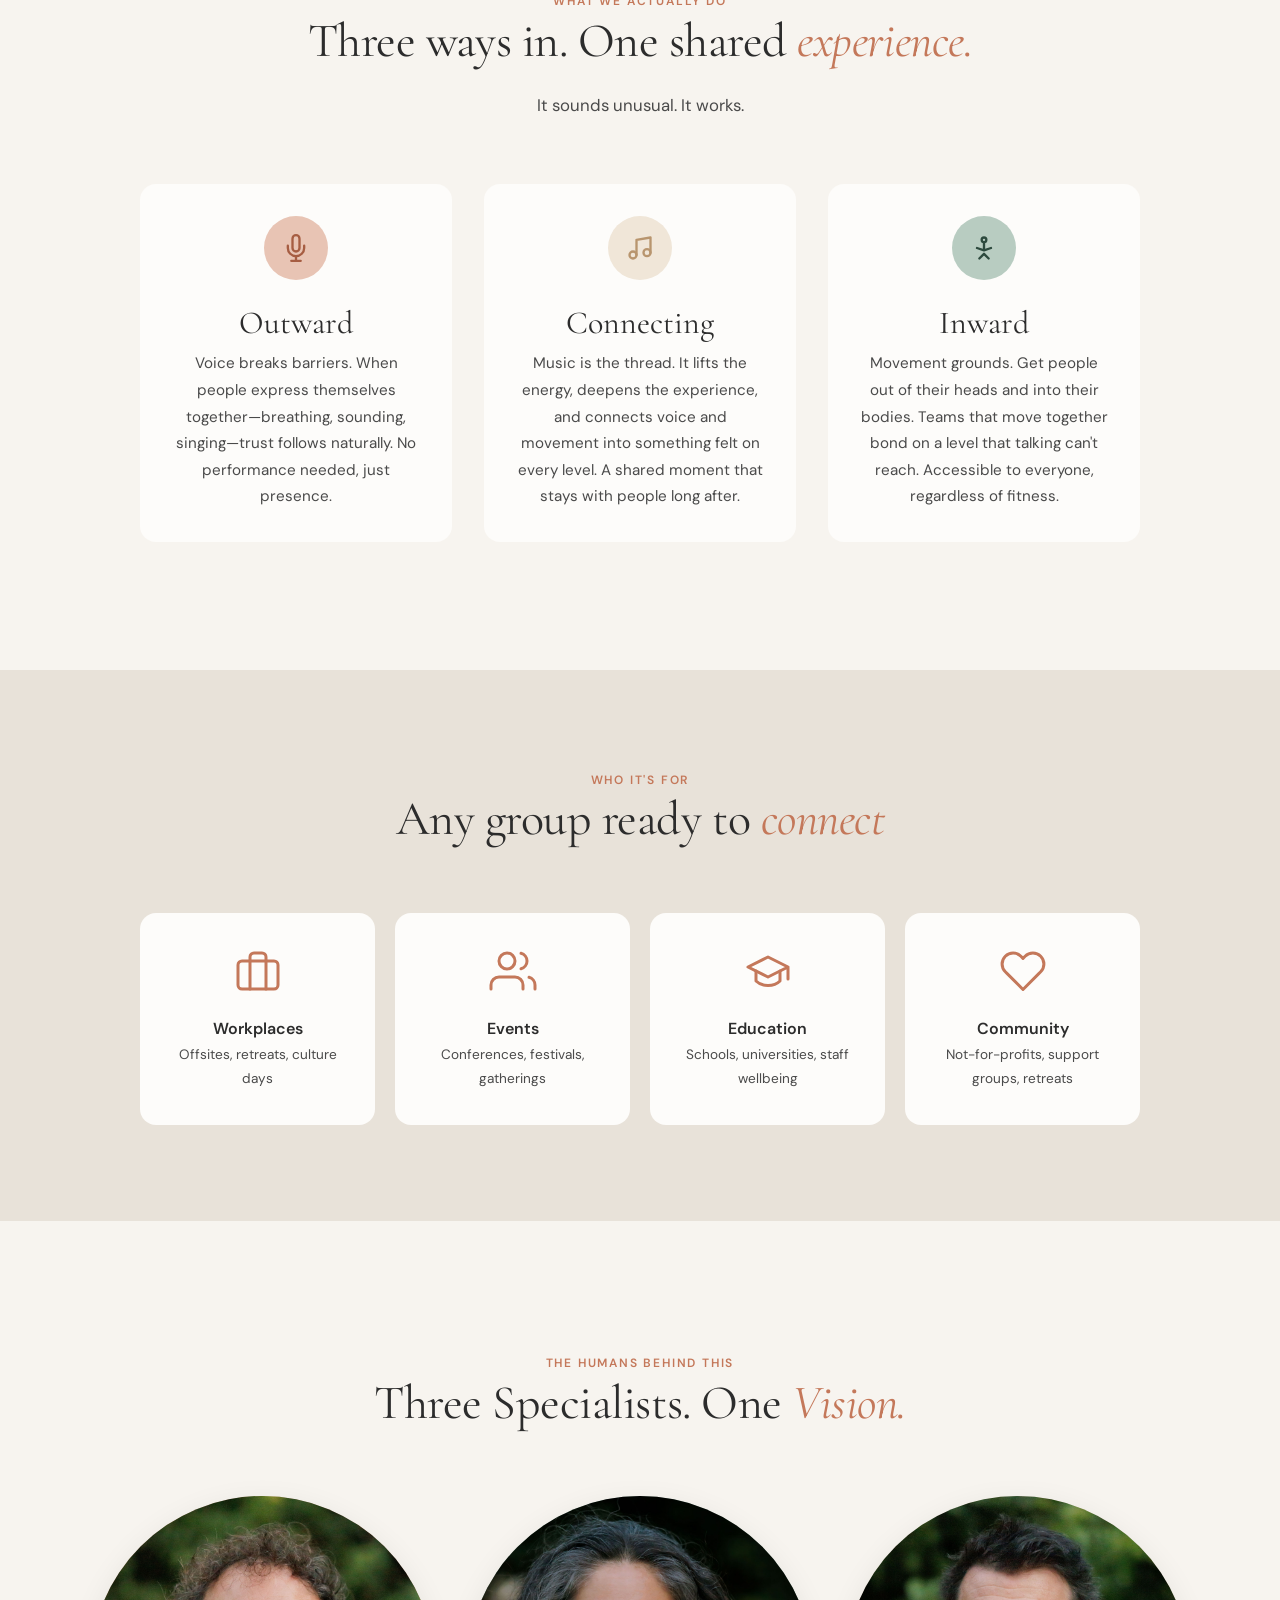
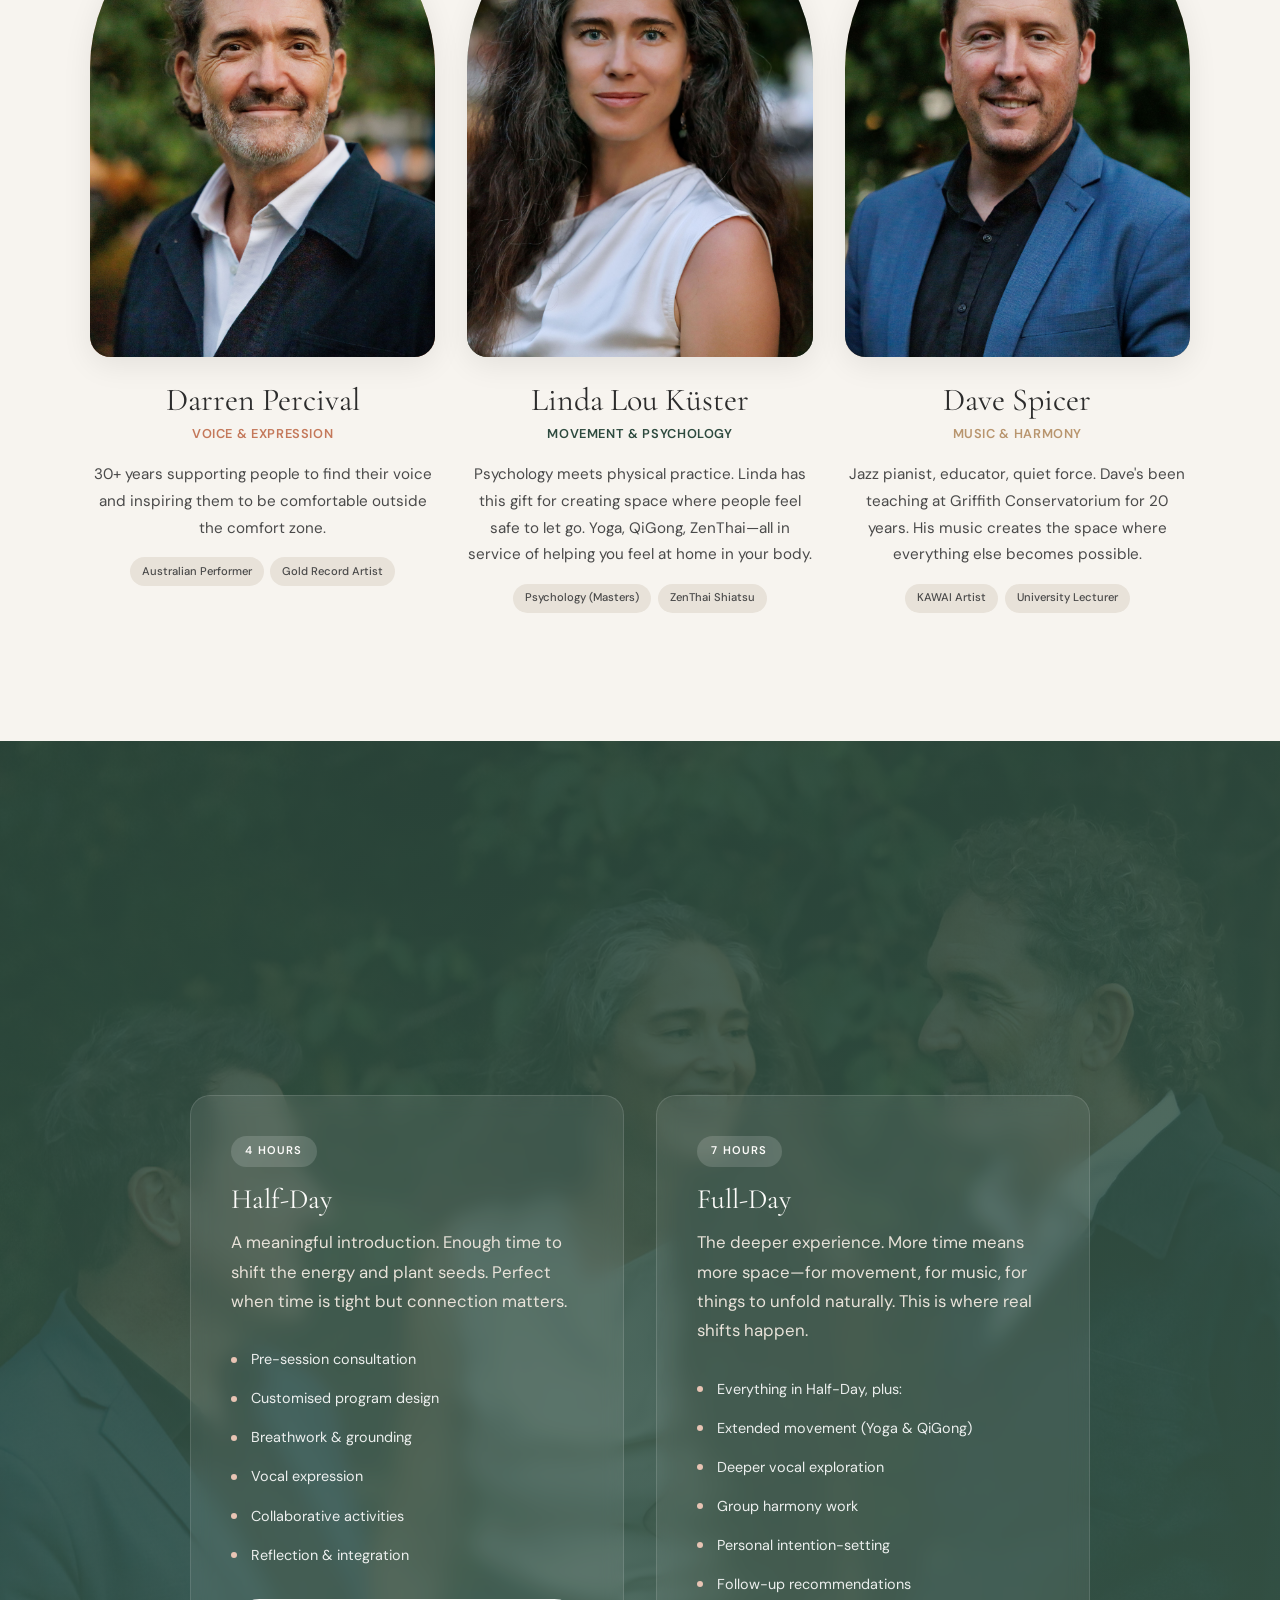
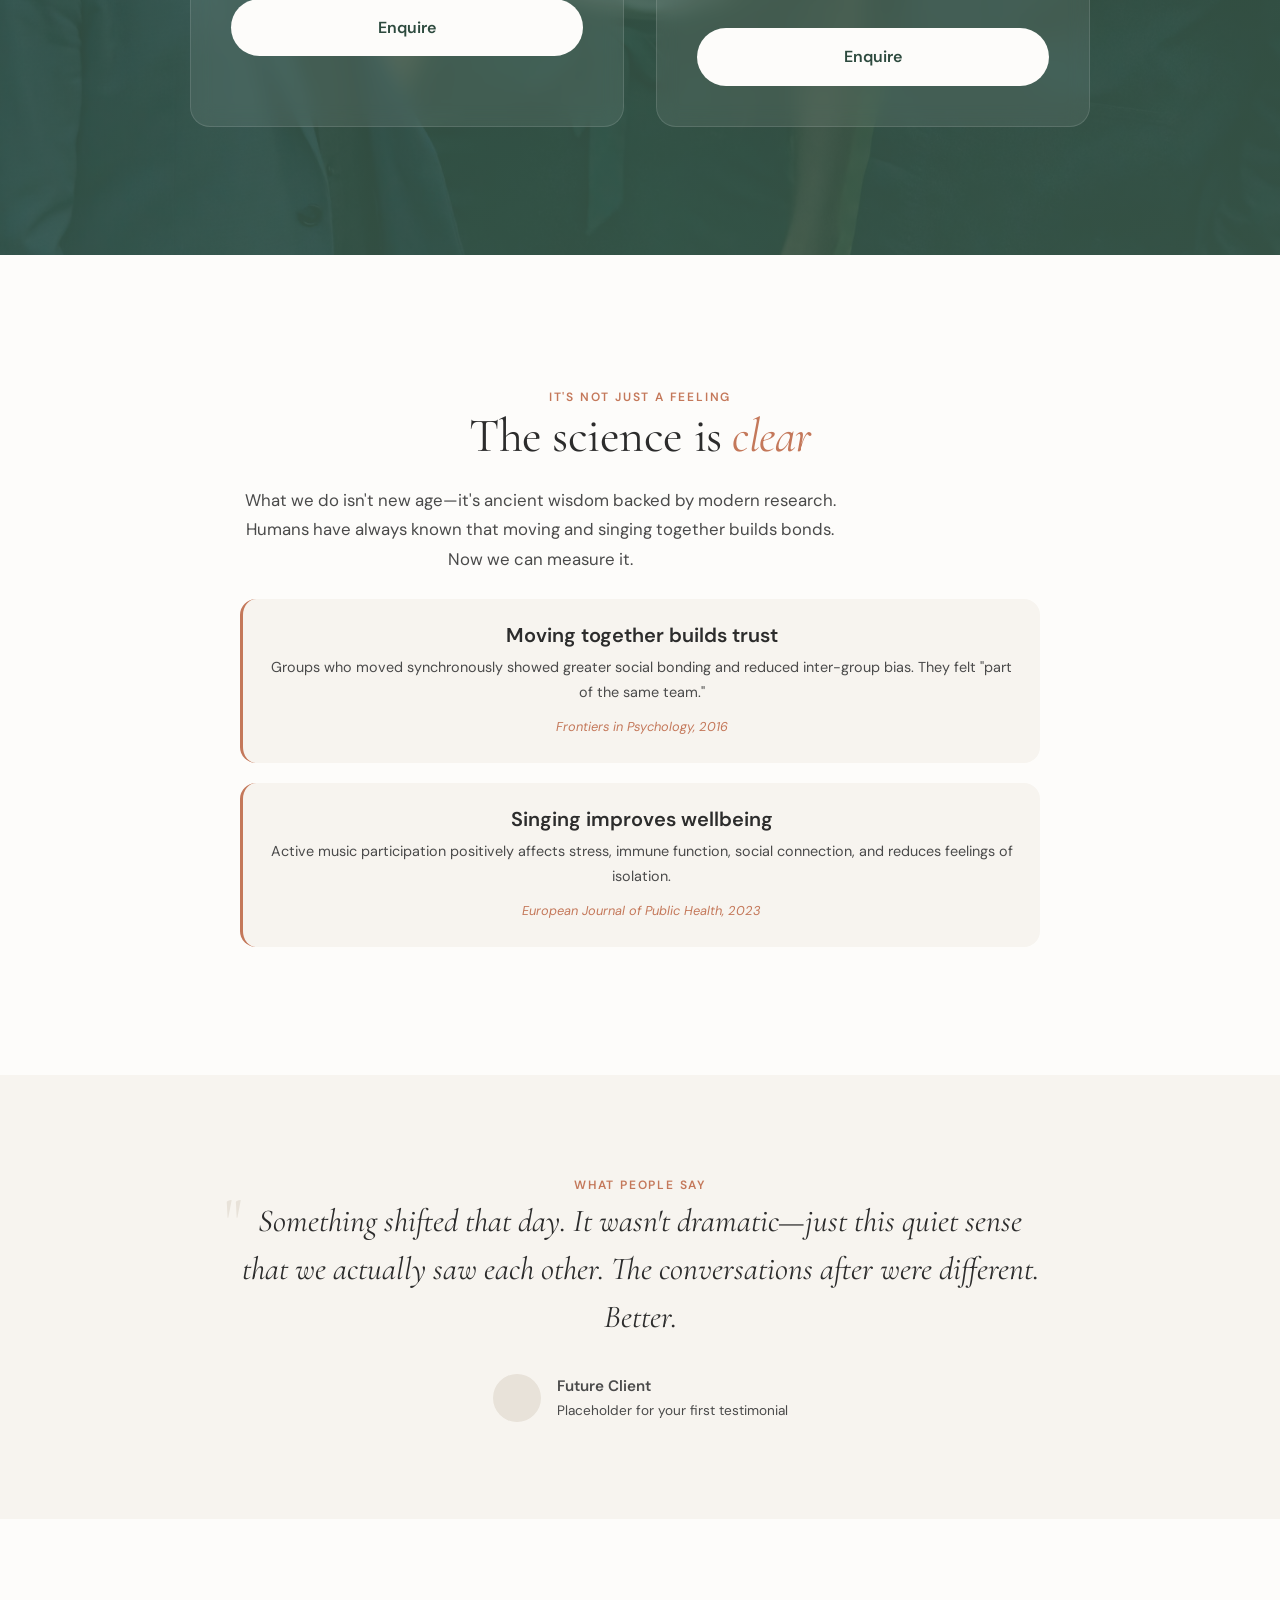
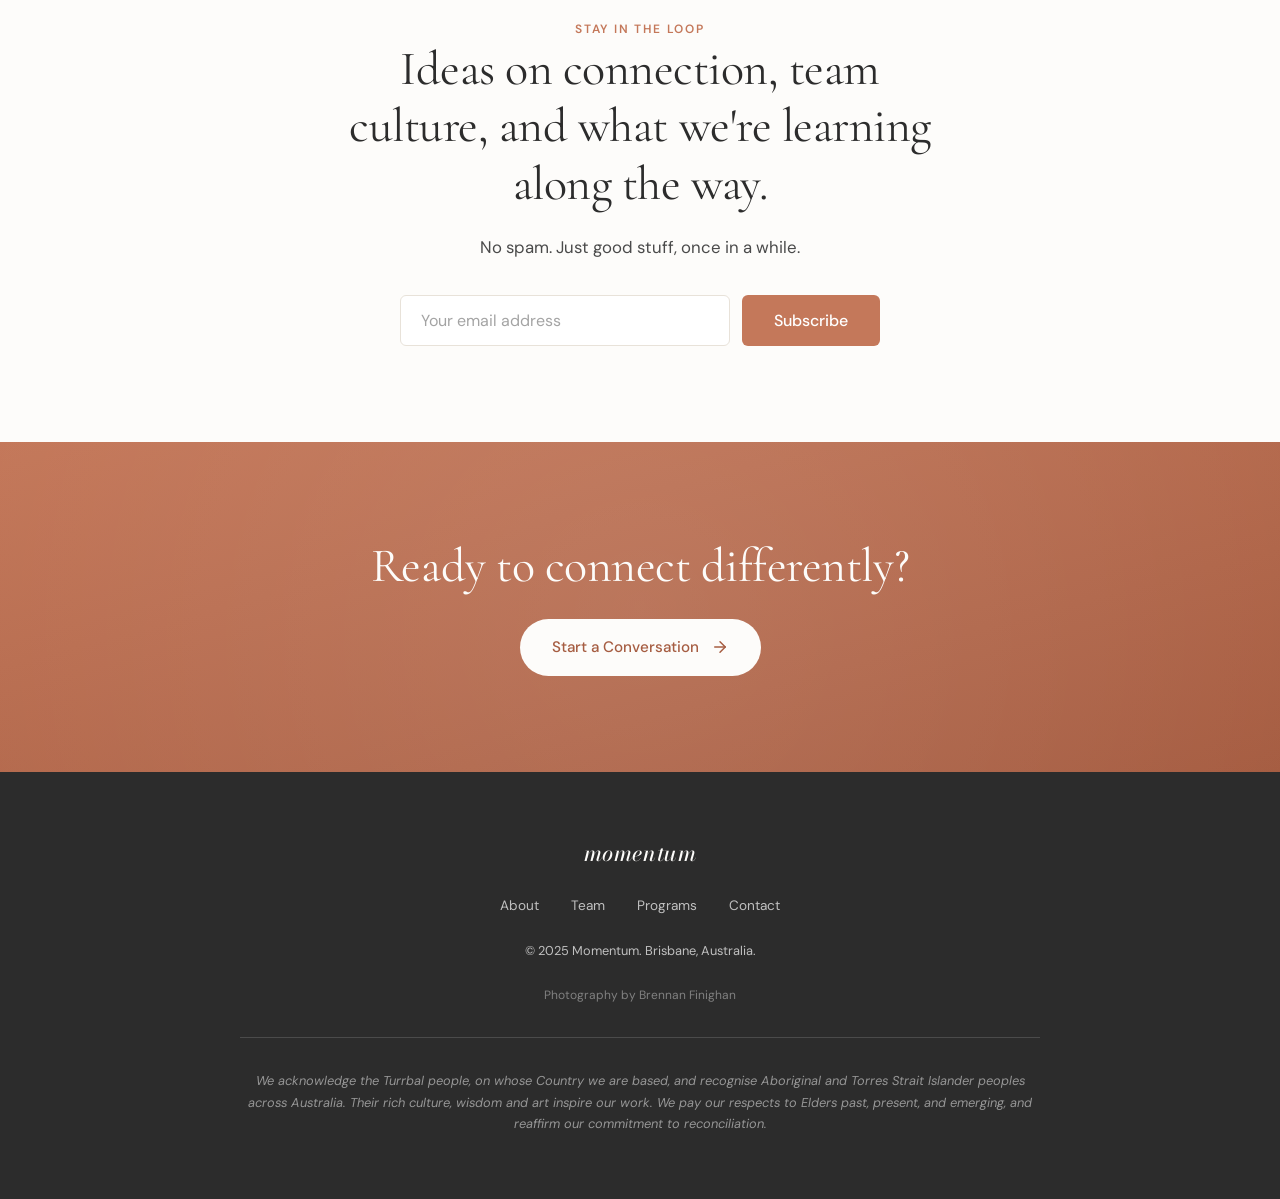
==== commit 652a821e: "Update Darren's bio on homepage Co-Authored-By: Claude Opus 4.6 <noreply@anthropic.com>" ====
--- a/index.html
+++ b/index.html
@@ -209,7 +209,7 @@
                 <div class="team__photo"><img src="assets/images/Darren.jpg" alt="Darren Percival"></div>
                 <h3 class="team__name">Darren Percival</h3>
                 <p class="team__role">Voice & Expression</p>
-                <p class="team__bio">30+ years helping people find their voice. 30+ years helping people find their voice. He can get anyone singing—even the skeptics.</p>
+                <p class="team__bio">30+ years supporting people to find their voice and inspiring them to be comfortable outside the comfort zone.</p>
                 <div class="team__creds">
                     <span class="team__cred">Australian Performer</span>
                     <span class="team__cred">Gold Record Artist</span>
--- a/css/styles.css
+++ b/css/styles.css
@@ -521,6 +521,11 @@
     padding: var(--space-2xl) var(--space-lg);
 }
 
+.truth--compact {
+    padding: var(--space-xl) var(--space-lg);
+    background-color: var(--color-cream);
+}
+
 .truth__grid {
     display: grid;
     grid-template-columns: 1fr 1fr;
@@ -1610,6 +1615,168 @@
 
 .programs--page .programs__card--featured .programs__cta {
     background-color: var(--color-forest);
+}
+
+.programs__badge--recommended {
+    background-color: var(--color-gold) !important;
+    color: var(--color-warm-white) !important;
+    margin-right: 0.5rem;
+}
+
+.programs__value-note {
+    font-size: 0.85rem;
+    color: var(--color-charcoal-light);
+    font-style: italic;
+    margin-bottom: 1.5rem;
+    padding-top: 0.5rem;
+}
+
+.programs__availability {
+    text-align: center;
+    font-size: 0.9rem;
+    color: var(--color-charcoal-light);
+    font-style: italic;
+    margin-top: var(--space-md);
+    max-width: 600px;
+    margin-left: auto;
+    margin-right: auto;
+}
+
+/* --- Credibility Strip --- */
+.credibility {
+    padding: var(--space-lg) var(--space-lg);
+    background: var(--color-forest);
+    text-align: center;
+}
+
+.credibility__content p {
+    font-family: var(--font-display);
+    font-size: 1.2rem;
+    font-style: italic;
+    color: var(--color-sand);
+    max-width: 750px;
+    margin: 0 auto;
+    line-height: 1.6;
+}
+
+/* --- FAQ Section --- */
+.faq {
+    padding: var(--space-xl) var(--space-lg);
+    background: var(--color-cream);
+}
+
+.faq__grid {
+    display: grid;
+    grid-template-columns: repeat(2, 1fr);
+    gap: var(--space-md);
+    max-width: 900px;
+    margin: 0 auto;
+}
+
+.faq__item {
+    padding: 2rem;
+    background: var(--color-warm-white);
+    border-radius: 16px;
+    border: 1px solid var(--color-sand);
+}
+
+.faq__item h4 {
+    font-family: var(--font-display);
+    font-size: 1.15rem;
+    color: var(--color-forest);
+    margin-bottom: 0.75rem;
+}
+
+.faq__item p {
+    font-size: 0.9rem;
+    color: var(--color-charcoal-light);
+    line-height: 1.6;
+}
+
+/* --- Promise Section --- */
+.promise {
+    padding: var(--space-lg) var(--space-lg);
+    background: var(--color-warm-white);
+    text-align: center;
+}
+
+.promise__content {
+    max-width: 600px;
+    margin: 0 auto;
+    padding: 2.5rem;
+    border: 2px solid var(--color-sand);
+    border-radius: 20px;
+}
+
+.promise__content h3 {
+    font-family: var(--font-display);
+    font-size: 1.5rem;
+    color: var(--color-forest);
+    margin-bottom: 0.75rem;
+}
+
+.promise__content p {
+    font-size: 1rem;
+    color: var(--color-charcoal-light);
+    line-height: 1.6;
+}
+
+/* --- CTA Banner Description --- */
+.cta-banner__desc {
+    font-size: 1.05rem;
+    color: var(--color-sand);
+    max-width: 500px;
+    margin: 0 auto 2rem;
+}
+
+@media (max-width: 768px) {
+    .faq__grid {
+        grid-template-columns: 1fr;
+    }
+}
+
+/* --- Outcomes Section --- */
+.outcomes {
+    padding: var(--space-xl) var(--space-lg);
+    background: var(--color-warm-white);
+}
+
+.outcomes__grid {
+    display: grid;
+    grid-template-columns: repeat(4, 1fr);
+    gap: var(--space-md);
+    max-width: 1000px;
+    margin: 0 auto;
+}
+
+.outcomes__card {
+    text-align: center;
+    padding: 2rem 1.5rem;
+}
+
+.outcomes__card h4 {
+    font-family: var(--font-display);
+    font-size: 1.25rem;
+    color: var(--color-forest);
+    margin-bottom: 0.5rem;
+}
+
+.outcomes__card p {
+    font-size: 0.9rem;
+    color: var(--color-charcoal-light);
+}
+
+@media (max-width: 1024px) {
+    .outcomes__grid {
+        grid-template-columns: repeat(2, 1fr);
+    }
+}
+
+@media (max-width: 768px) {
+    .outcomes__grid {
+        grid-template-columns: 1fr;
+        max-width: 350px;
+    }
 }
 
 /* --- Add-ons Section --- */
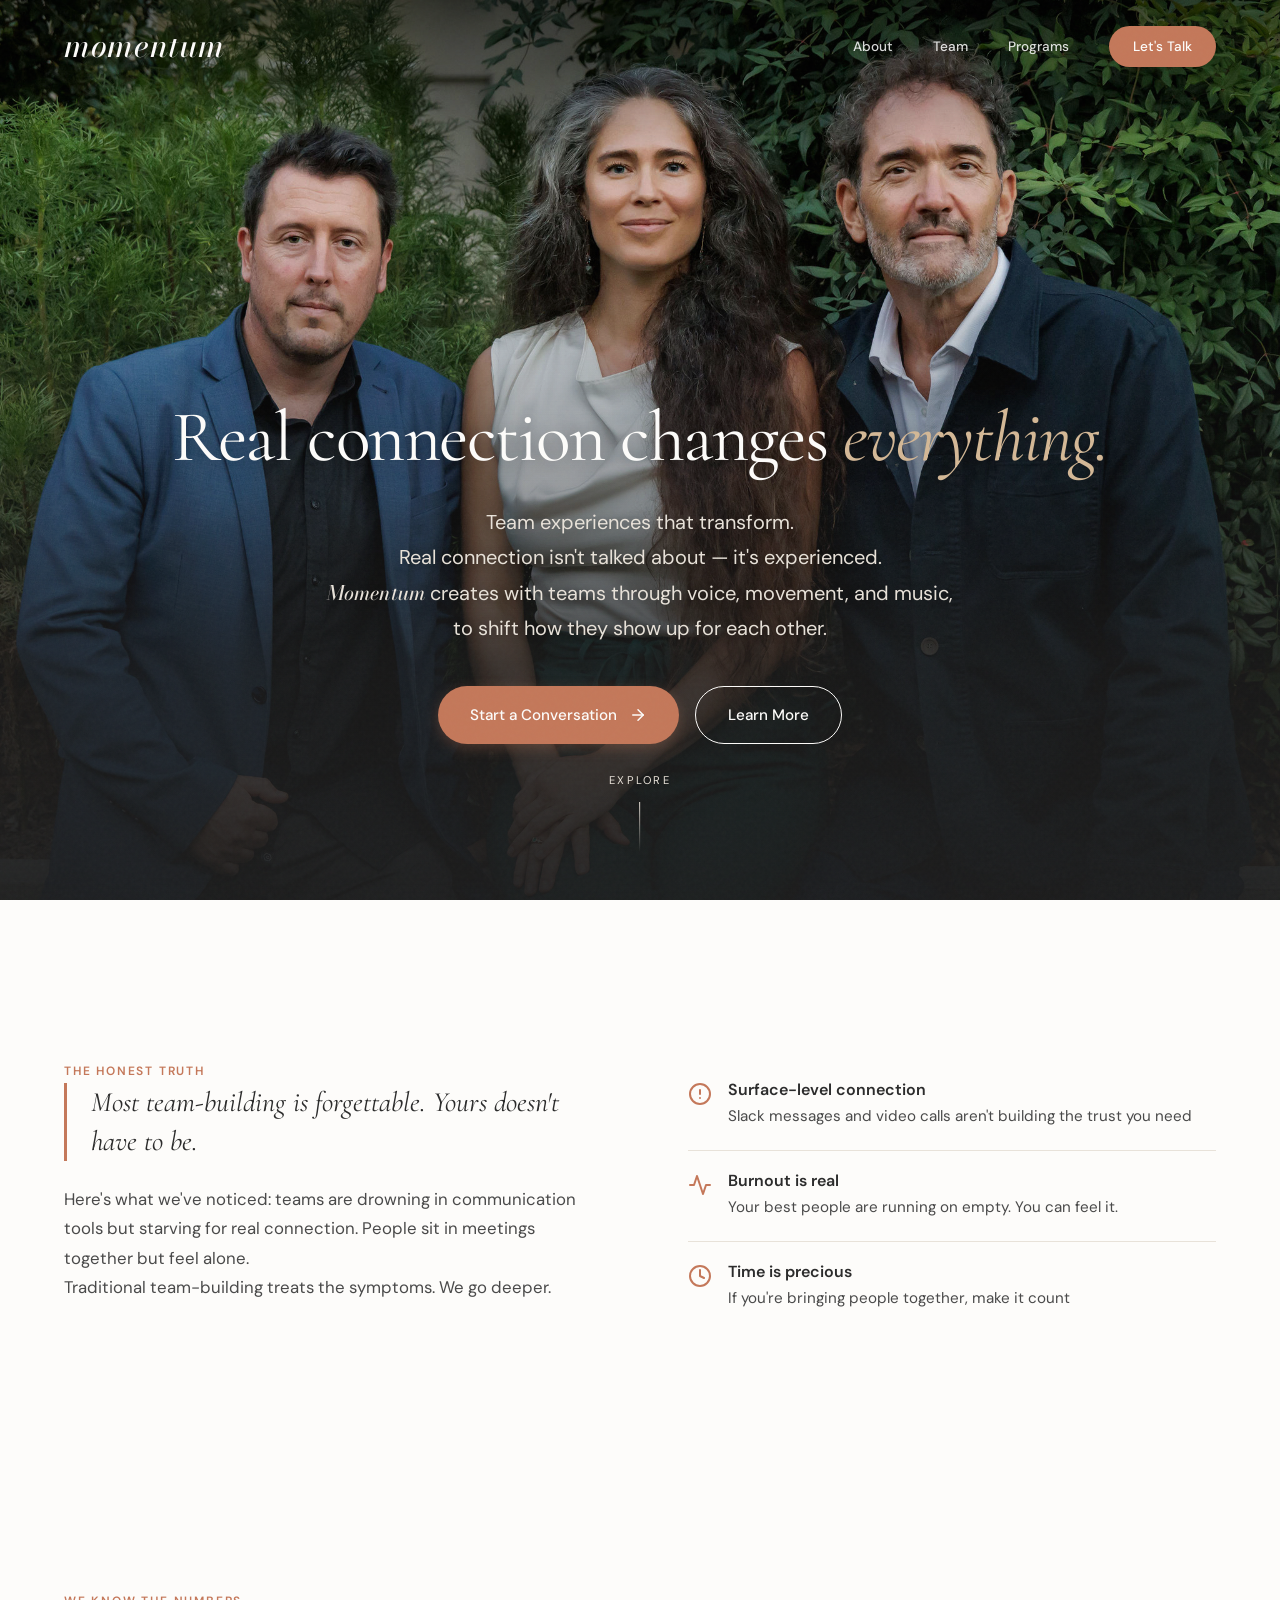
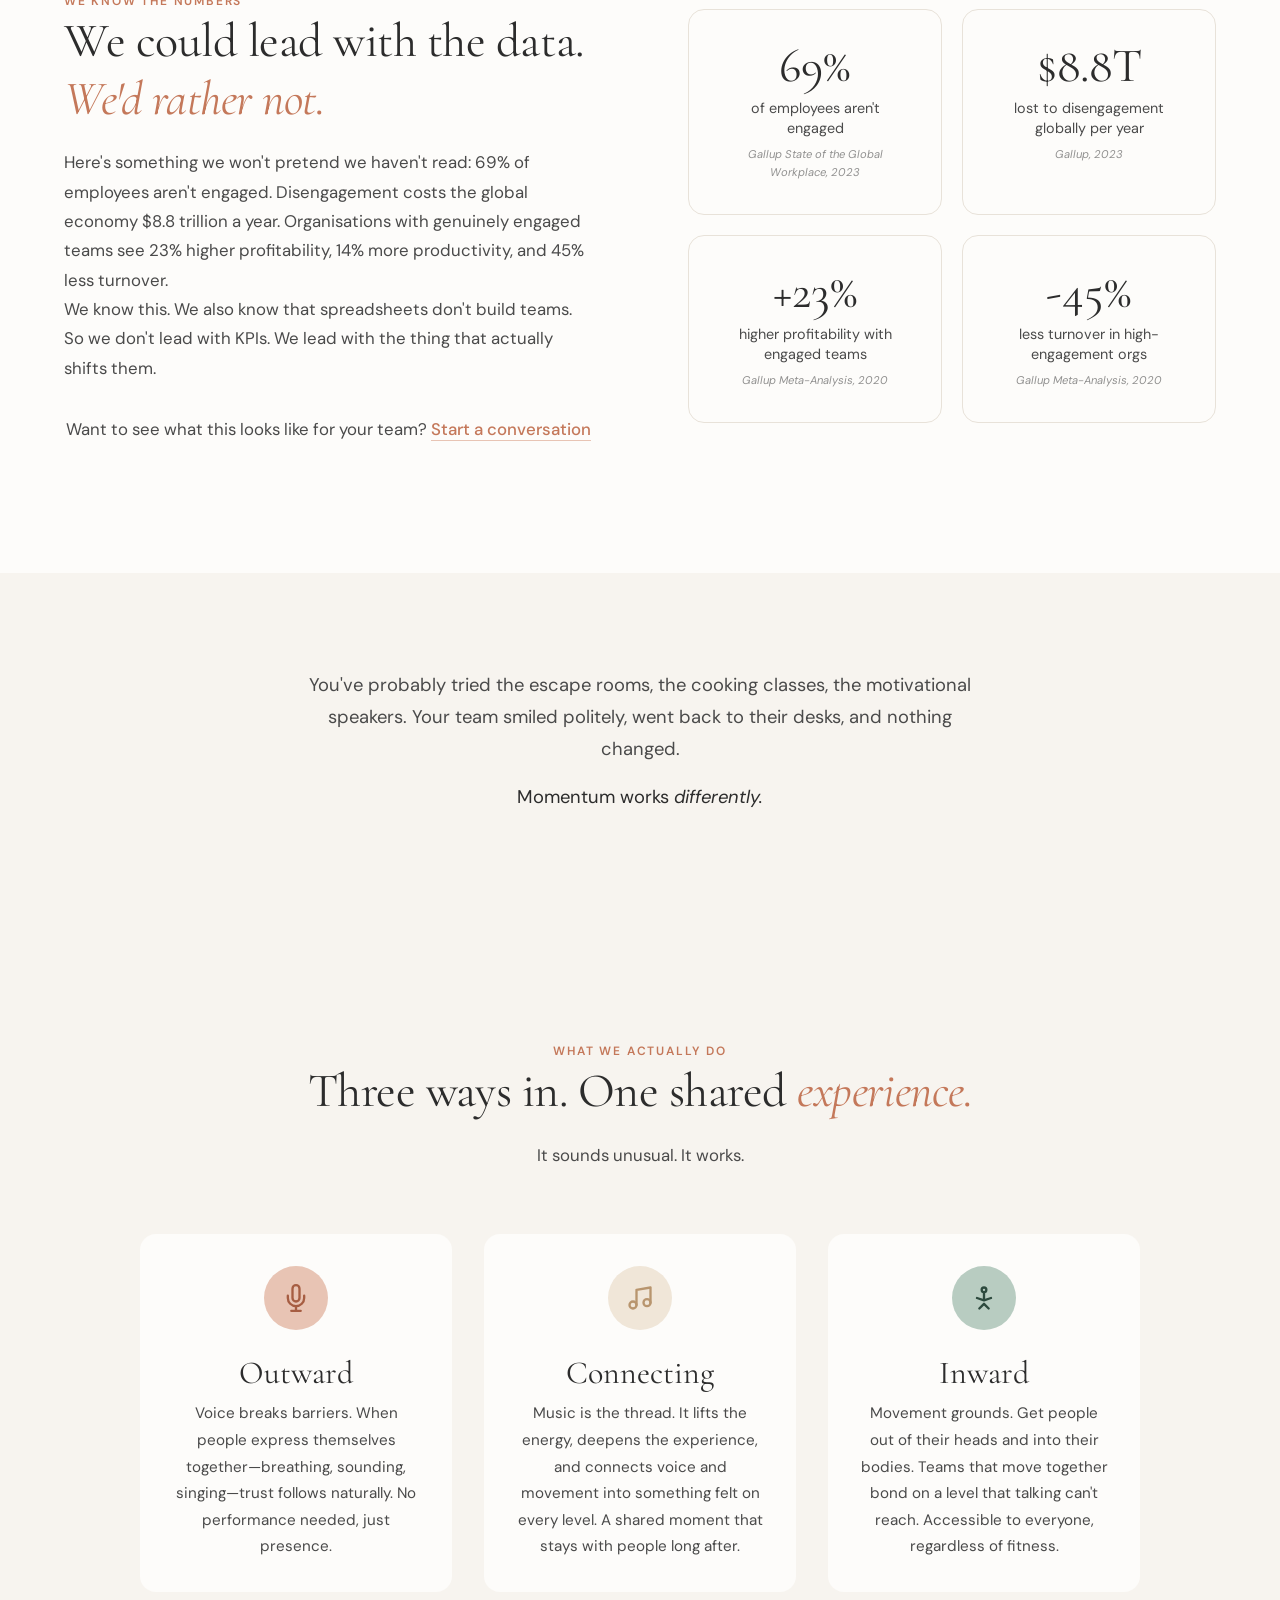
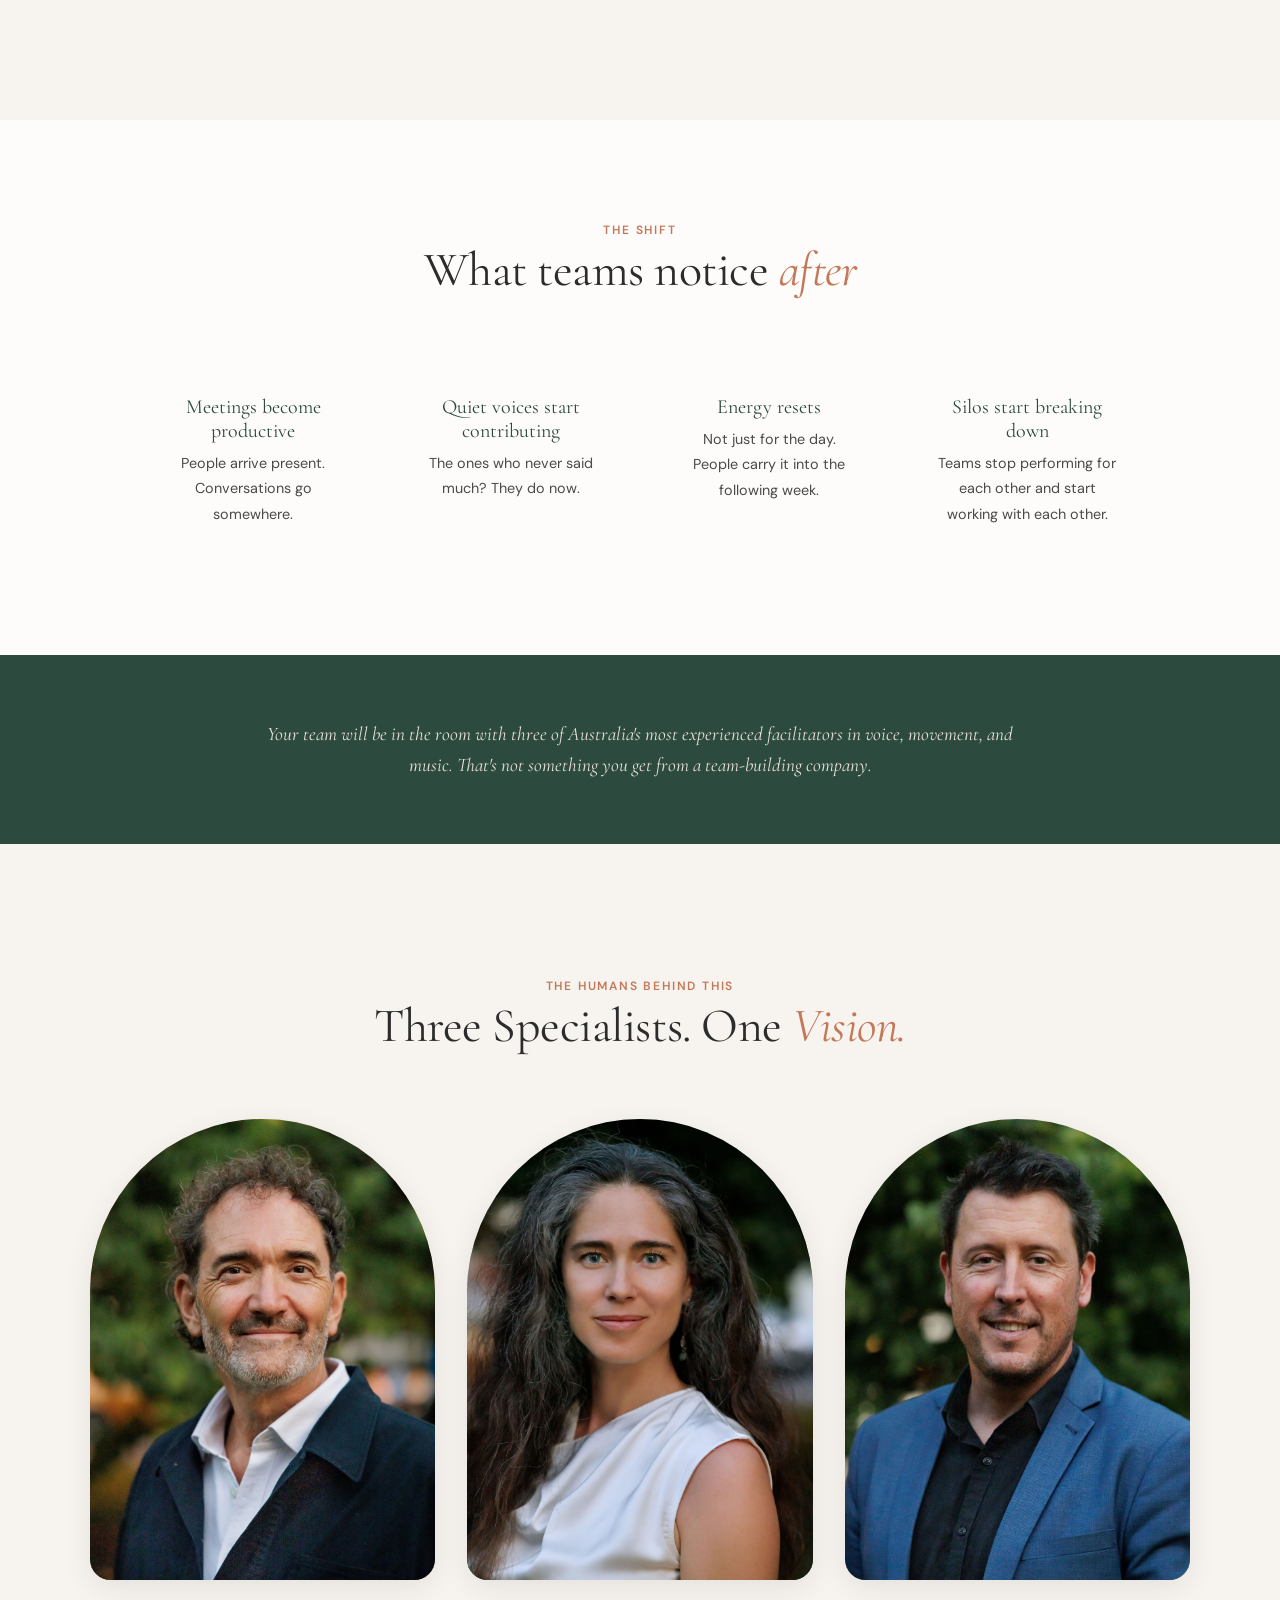
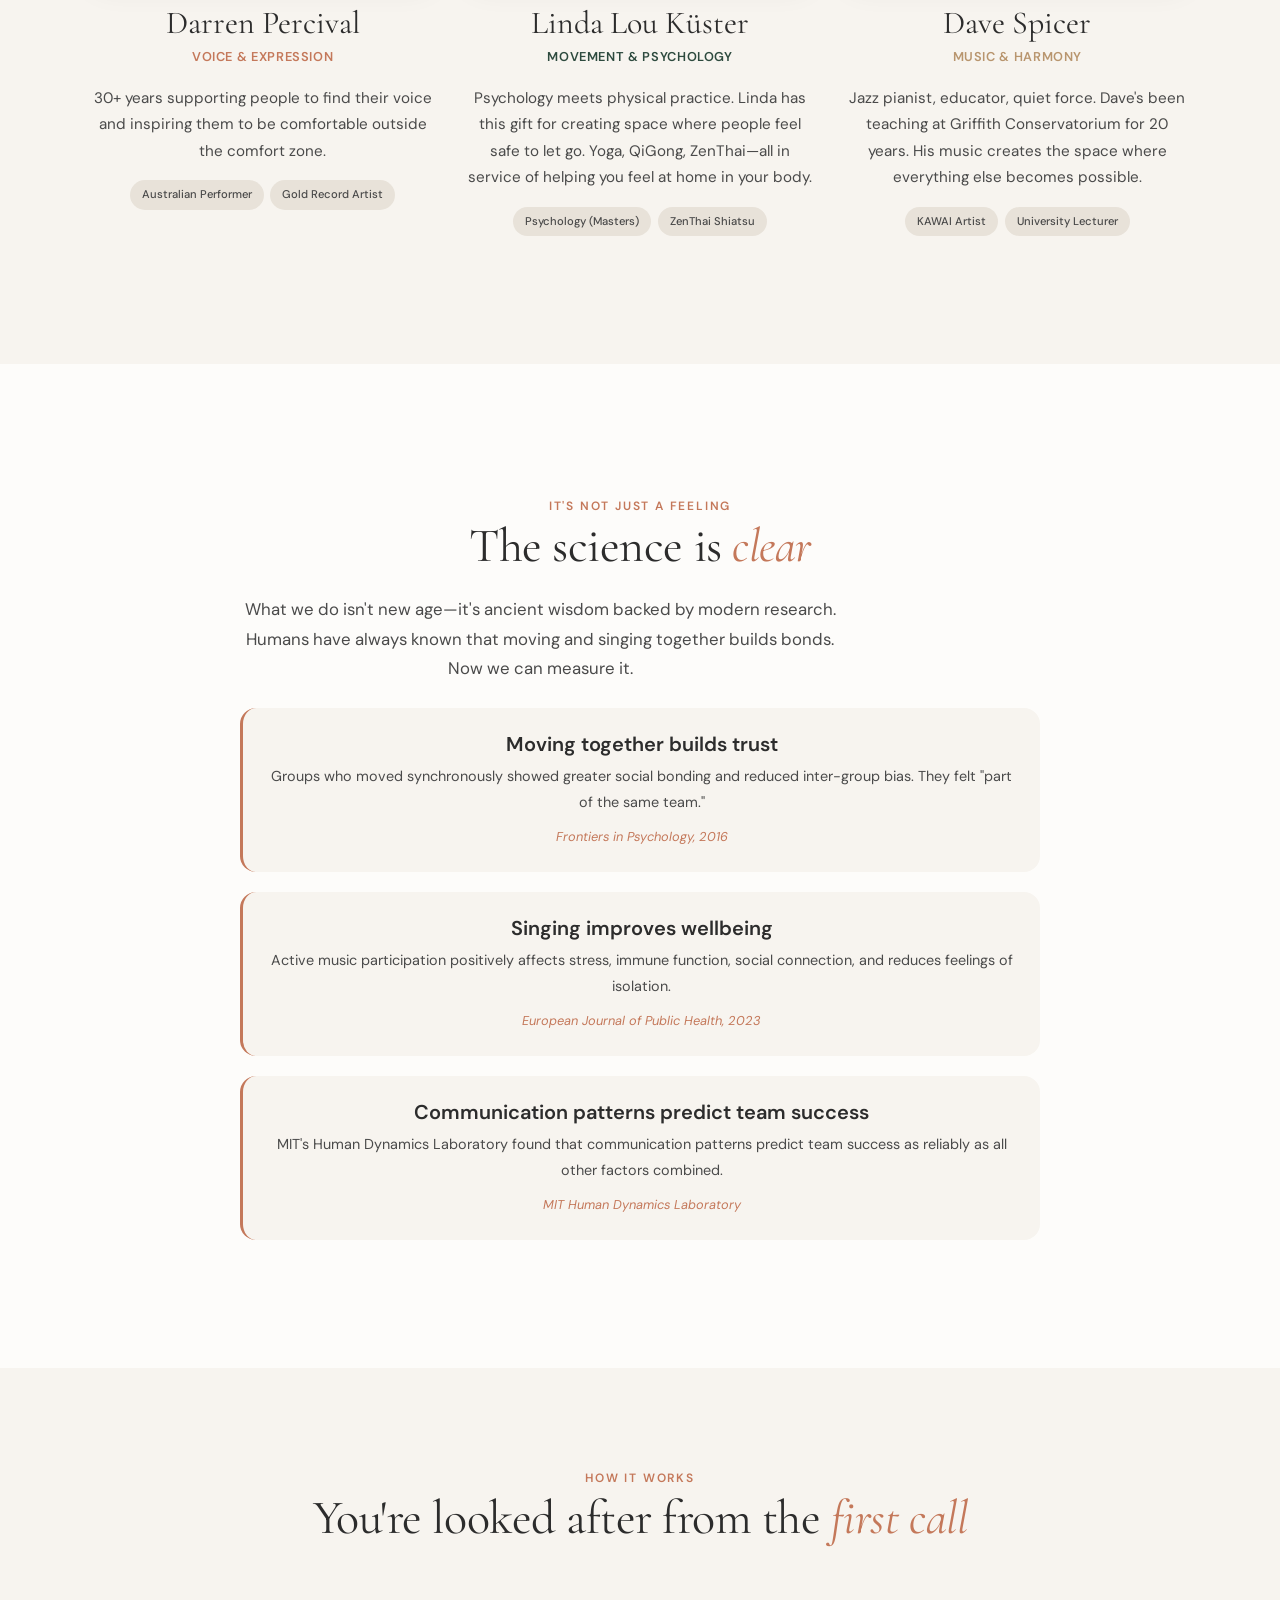
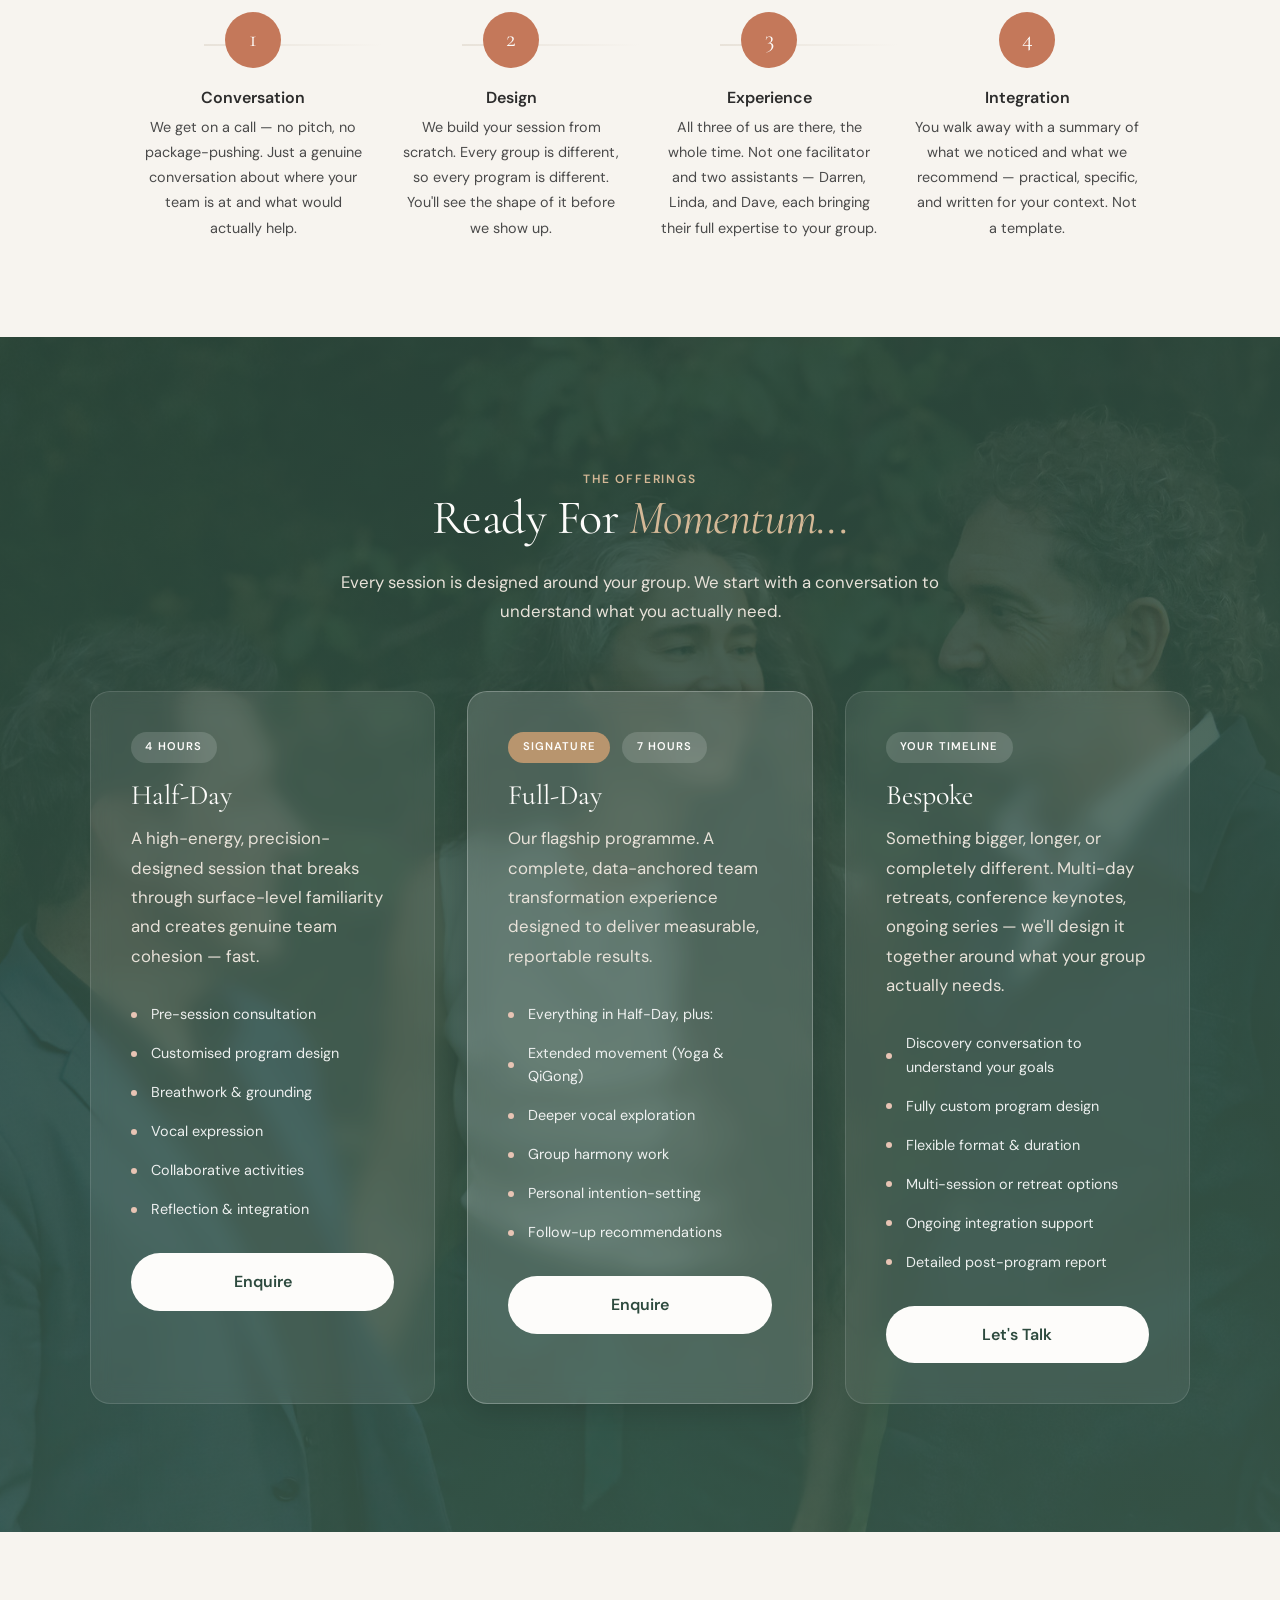
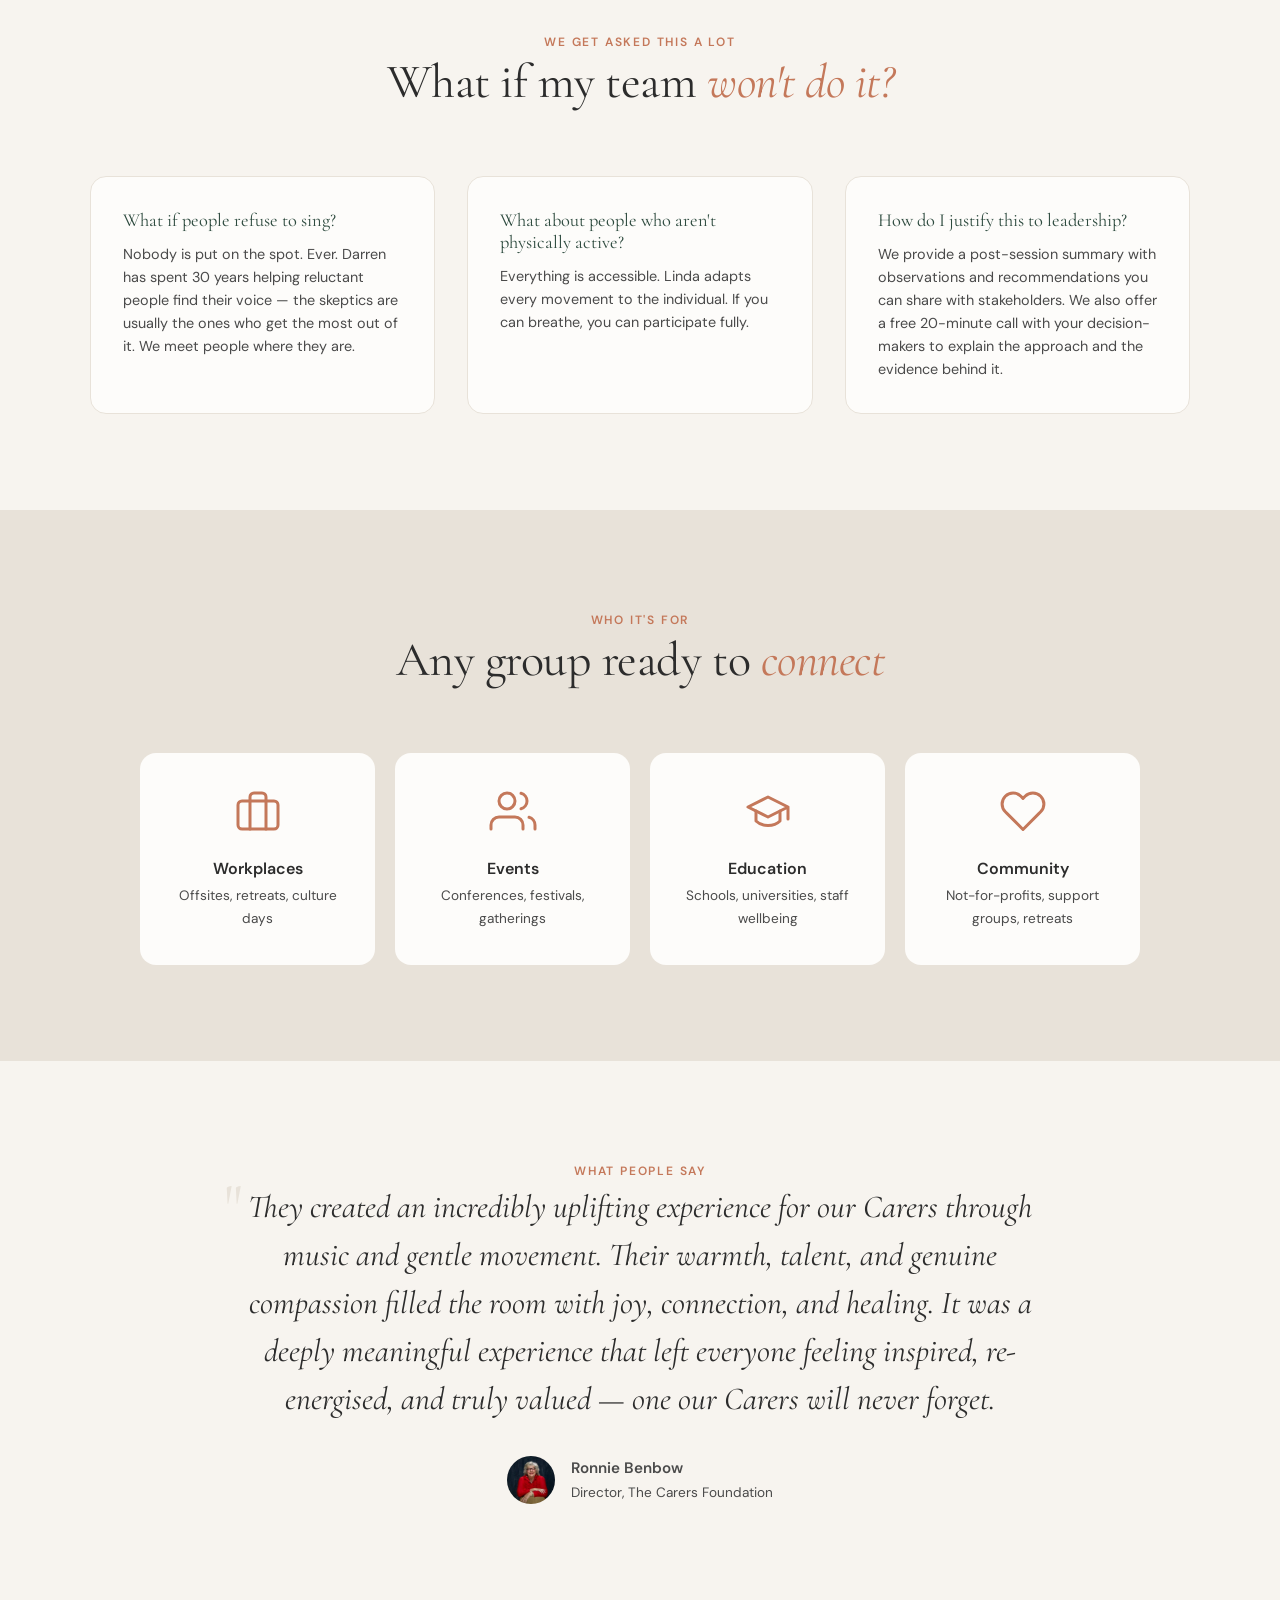
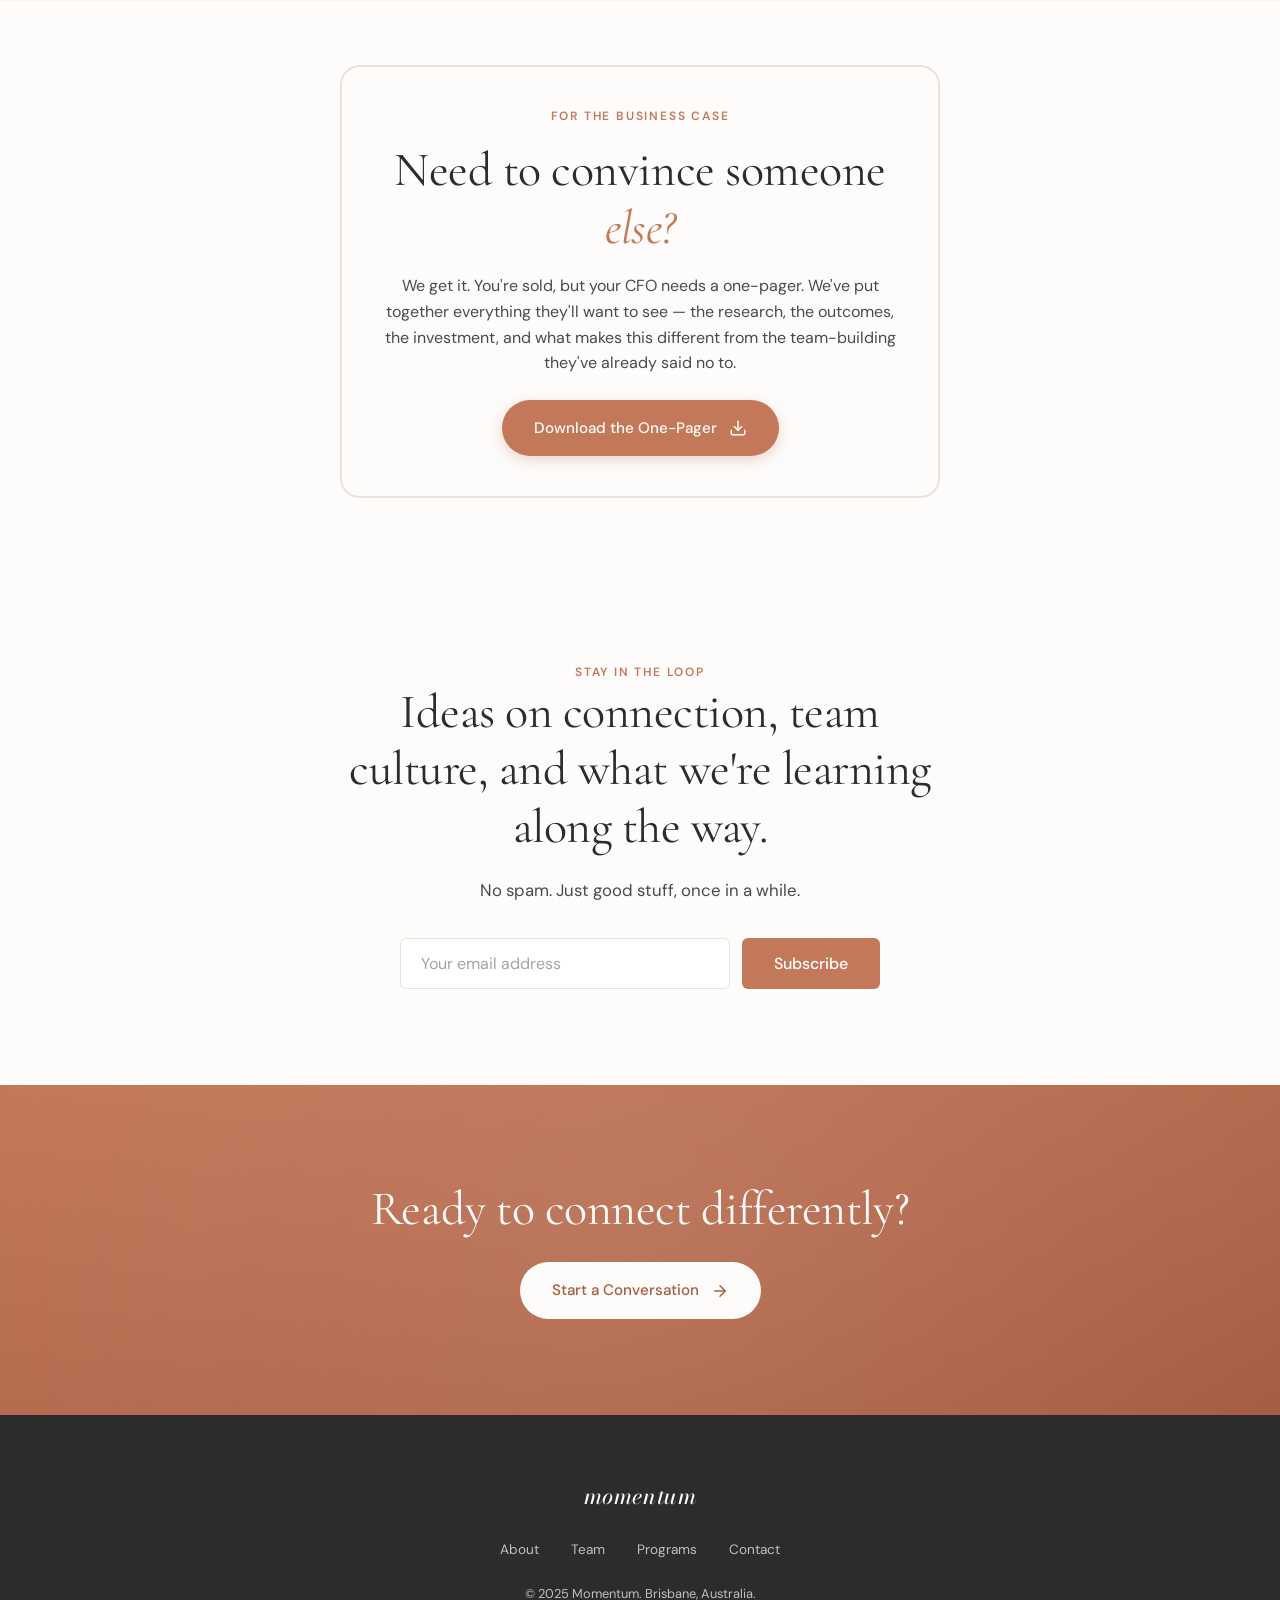
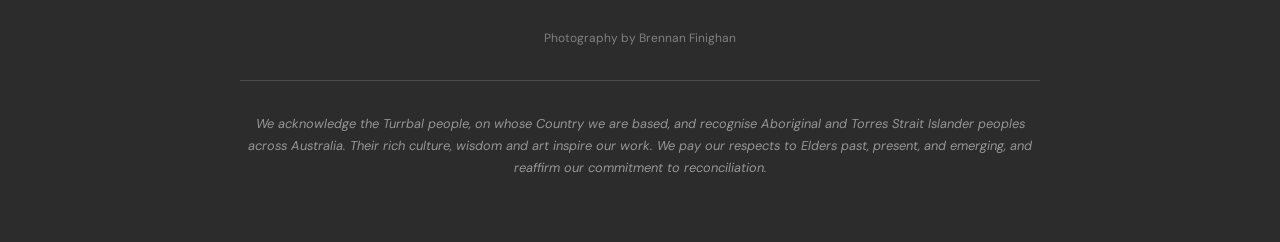
==== commit 94fb3146: "Expand homepage to 17-section high-converting layout Add business credibility stats with count-up an" ====
--- a/index.html
+++ b/index.html
@@ -42,7 +42,7 @@
         <div class="hero__bg"></div>
         <div class="hero__image"></div>
         <div class="hero__container">
-            <h1 class="hero__title">Most team-building is forgettable.<br><em>This isn't.</em></h1>
+            <h1 class="hero__title">Real connection changes <em>everything.</em></h1>
             <p class="hero__subtitle">Team experiences that transform.<br>Real connection isn't talked about — it's experienced.<br><em class="brand">Momentum</em> creates with teams through voice, movement, and music, to shift how they show up for each other.</p>
             <div class="hero__ctas">
                 <a href="contact.html" class="btn btn--primary">
@@ -107,15 +107,58 @@
         </div>
     </section>
 
-    <!-- Three Forces Section -->
+    <!-- Section 3: The Numbers We Don't Lead With -->
+    <section class="truth" id="numbers">
+        <div class="truth__grid">
+            <div class="truth__content reveal">
+                <span class="section-label">We know the numbers</span>
+                <h2 class="section-title">We could lead with the data. <em>We'd rather not.</em></h2>
+                <p>Here's something we won't pretend we haven't read: 69% of employees aren't engaged. Disengagement costs the global economy $8.8 trillion a year. Organisations with genuinely engaged teams see 23% higher profitability, 14% more productivity, and 45% less turnover.</p>
+                <p>We know this. We also know that spreadsheets don't build teams. So we don't lead with KPIs. We lead with the thing that actually shifts them.</p>
+                <p class="stats__micro-cta">Want to see what this looks like for your team? <a href="contact.html">Start a conversation</a></p>
+            </div>
+            <div class="reveal reveal-delay-1">
+                <div class="stats__grid">
+                    <div class="stats__card">
+                        <div class="stats__number" data-count="69" data-suffix="%">0%</div>
+                        <div class="stats__label">of employees aren't engaged</div>
+                        <span class="stats__source">Gallup State of the Global Workplace, 2023</span>
+                    </div>
+                    <div class="stats__card">
+                        <div class="stats__number" data-count="8.8" data-prefix="$" data-suffix="T">$0T</div>
+                        <div class="stats__label">lost to disengagement globally per year</div>
+                        <span class="stats__source">Gallup, 2023</span>
+                    </div>
+                    <div class="stats__card">
+                        <div class="stats__number" data-count="23" data-prefix="+" data-suffix="%">0%</div>
+                        <div class="stats__label">higher profitability with engaged teams</div>
+                        <span class="stats__source">Gallup Meta-Analysis, 2020</span>
+                    </div>
+                    <div class="stats__card">
+                        <div class="stats__number" data-count="45" data-prefix="-" data-suffix="%">0%</div>
+                        <div class="stats__label">less turnover in high-engagement orgs</div>
+                        <span class="stats__source">Gallup Meta-Analysis, 2020</span>
+                    </div>
+                </div>
+            </div>
+        </div>
+    </section>
+
+    <!-- Section 4: Problem/Desire Bridge -->
+    <section class="truth truth--compact">
+        <div class="truth__content reveal" style="max-width: 700px; margin: 0 auto; text-align: center;">
+            <p style="font-size: 1.15rem; color: var(--color-charcoal-light); margin-bottom: 1rem;">You've probably tried the escape rooms, the cooking classes, the motivational speakers. Your team smiled politely, went back to their desks, and nothing changed.</p>
+            <p style="font-size: 1.15rem; color: var(--color-charcoal);">Momentum works <em>differently.</em></p>
+        </div>
+    </section>
+
+    <!-- Section 5: Three Forces -->
     <section class="forces" id="forces">
         <div class="section-header--center reveal">
             <span class="section-label">What we actually do</span>
             <h2 class="section-title">Three ways in. One shared <em>experience.</em></h2>
             <p class="section-subtitle">It sounds unusual. It works.</p>
         </div>
-
-        <!-- Cards -->
         <div class="forces__cards">
             <div class="forces__card forces__card--outward reveal">
                 <div class="forces__card-icon">
@@ -155,50 +198,40 @@
         </div>
     </section>
 
-    <!-- Who It's For Section -->
-    <section class="who" id="who">
-        <div class="section-header--center reveal">
-            <span class="section-label">Who it's for</span>
-            <h2 class="section-title">Any group ready to <em>connect</em></h2>
-        </div>
-        <div class="who__grid">
-            <div class="who__card reveal">
-                <svg class="who__icon" viewBox="0 0 24 24" fill="none" stroke="currentColor" stroke-width="1.5" stroke-linecap="round" stroke-linejoin="round">
-                    <rect x="2" y="7" width="20" height="14" rx="2" ry="2"></rect>
-                    <path d="M16 21V5a2 2 0 0 0-2-2h-4a2 2 0 0 0-2 2v16"></path>
-                </svg>
-                <h4>Workplaces</h4>
-                <p>Offsites, retreats, culture days</p>
-            </div>
-            <div class="who__card reveal reveal-delay-1">
-                <svg class="who__icon" viewBox="0 0 24 24" fill="none" stroke="currentColor" stroke-width="1.5" stroke-linecap="round" stroke-linejoin="round">
-                    <path d="M17 21v-2a4 4 0 0 0-4-4H5a4 4 0 0 0-4 4v2"></path>
-                    <circle cx="9" cy="7" r="4"></circle>
-                    <path d="M23 21v-2a4 4 0 0 0-3-3.87"></path>
-                    <path d="M16 3.13a4 4 0 0 1 0 7.75"></path>
-                </svg>
-                <h4>Events</h4>
-                <p>Conferences, festivals, gatherings</p>
-            </div>
-            <div class="who__card reveal reveal-delay-2">
-                <svg class="who__icon" viewBox="0 0 24 24" fill="none" stroke="currentColor" stroke-width="1.5" stroke-linecap="round" stroke-linejoin="round">
-                    <path d="M22 10v6M2 10l10-5 10 5-10 5z"></path>
-                    <path d="M6 12v5c3 3 9 3 12 0v-5"></path>
-                </svg>
-                <h4>Education</h4>
-                <p>Schools, universities, staff wellbeing</p>
-            </div>
-            <div class="who__card reveal reveal-delay-3">
-                <svg class="who__icon" viewBox="0 0 24 24" fill="none" stroke="currentColor" stroke-width="1.5" stroke-linecap="round" stroke-linejoin="round">
-                    <path d="M20.84 4.61a5.5 5.5 0 0 0-7.78 0L12 5.67l-1.06-1.06a5.5 5.5 0 0 0-7.78 7.78l1.06 1.06L12 21.23l7.78-7.78 1.06-1.06a5.5 5.5 0 0 0 0-7.78z"></path>
-                </svg>
-                <h4>Community</h4>
-                <p>Not-for-profits, support groups, retreats</p>
-            </div>
-        </div>
-    </section>
-
-    <!-- Team Section -->
+    <!-- Section 6: What Teams Notice -->
+    <section class="outcomes">
+        <div class="section-header--center reveal">
+            <span class="section-label">The shift</span>
+            <h2 class="section-title">What teams notice <em>after</em></h2>
+        </div>
+        <div class="outcomes__grid">
+            <div class="outcomes__card reveal">
+                <h4>Meetings become productive</h4>
+                <p>People arrive present. Conversations go somewhere.</p>
+            </div>
+            <div class="outcomes__card reveal reveal-delay-1">
+                <h4>Quiet voices start contributing</h4>
+                <p>The ones who never said much? They do now.</p>
+            </div>
+            <div class="outcomes__card reveal reveal-delay-2">
+                <h4>Energy resets</h4>
+                <p>Not just for the day. People carry it into the following week.</p>
+            </div>
+            <div class="outcomes__card reveal reveal-delay-3">
+                <h4>Silos start breaking down</h4>
+                <p>Teams stop performing for each other and start working with each other.</p>
+            </div>
+        </div>
+    </section>
+
+    <!-- Section 7: Credibility Strip -->
+    <section class="credibility">
+        <div class="credibility__content reveal">
+            <p>Your team will be in the room with three of Australia's most experienced facilitators in voice, movement, and music. That's not something you get from a team-building company.</p>
+        </div>
+    </section>
+
+    <!-- Section 8: Team -->
     <section class="team" id="team">
         <div class="section-header--center reveal">
             <span class="section-label">The humans behind this</span>
@@ -238,46 +271,7 @@
         </div>
     </section>
 
-    <!-- Programs Section -->
-    <section class="programs" id="programs">
-        <div class="section-header--center reveal">
-            <span class="section-label">The offerings</span>
-            <h2 class="section-title">Ready For <em>Momentum...</em></h2>
-            <p class="section-subtitle">Every session is designed around your group. We start with a conversation to understand what you actually need.</p>
-        </div>
-        <div class="programs__grid">
-            <div class="programs__card reveal">
-                <span class="programs__badge">4 Hours</span>
-                <h3 class="programs__name">Half-Day</h3>
-                <p class="programs__desc">A meaningful introduction. Enough time to shift the energy and plant seeds. Perfect when time is tight but connection matters.</p>
-                <ul class="programs__features">
-                    <li>Pre-session consultation</li>
-                    <li>Customised program design</li>
-                    <li>Breathwork & grounding</li>
-                    <li>Vocal expression</li>
-                    <li>Collaborative activities</li>
-                    <li>Reflection & integration</li>
-                </ul>
-                <a href="contact.html" class="programs__cta">Enquire</a>
-            </div>
-            <div class="programs__card reveal reveal-delay-1">
-                <span class="programs__badge">7 Hours</span>
-                <h3 class="programs__name">Full-Day</h3>
-                <p class="programs__desc">The deeper experience. More time means more space—for movement, for music, for things to unfold naturally. This is where real shifts happen.</p>
-                <ul class="programs__features">
-                    <li>Everything in Half-Day, plus:</li>
-                    <li>Extended movement (Yoga & QiGong)</li>
-                    <li>Deeper vocal exploration</li>
-                    <li>Group harmony work</li>
-                    <li>Personal intention-setting</li>
-                    <li>Follow-up recommendations</li>
-                </ul>
-                <a href="contact.html" class="programs__cta">Enquire</a>
-            </div>
-        </div>
-    </section>
-
-    <!-- Science Section -->
+    <!-- Section 9: Science (Expanded) -->
     <section class="science" id="science">
         <div class="science__grid science__grid--no-visual">
             <div class="reveal">
@@ -295,23 +289,194 @@
                         <p>Active music participation positively affects stress, immune function, social connection, and reduces feelings of isolation.</p>
                         <cite>European Journal of Public Health, 2023</cite>
                     </div>
-                </div>
-            </div>
-        </div>
-    </section>
-
-    <!-- Testimonial Section -->
+                    <div class="science__study">
+                        <h4>Communication patterns predict team success</h4>
+                        <p>MIT's Human Dynamics Laboratory found that communication patterns predict team success as reliably as all other factors combined.</p>
+                        <cite>MIT Human Dynamics Laboratory</cite>
+                    </div>
+                </div>
+            </div>
+        </div>
+    </section>
+
+    <!-- Section 10: Process -->
+    <section class="process">
+        <div class="section-header--center reveal">
+            <span class="section-label">How it works</span>
+            <h2 class="section-title">You're looked after from the <em>first call</em></h2>
+        </div>
+        <div class="process__steps">
+            <div class="process__step reveal">
+                <span class="process__number">1</span>
+                <h4>Conversation</h4>
+                <p>We get on a call — no pitch, no package-pushing. Just a genuine conversation about where your team is at and what would actually help.</p>
+            </div>
+            <div class="process__step reveal reveal-delay-1">
+                <span class="process__number">2</span>
+                <h4>Design</h4>
+                <p>We build your session from scratch. Every group is different, so every program is different. You'll see the shape of it before we show up.</p>
+            </div>
+            <div class="process__step reveal reveal-delay-2">
+                <span class="process__number">3</span>
+                <h4>Experience</h4>
+                <p>All three of us are there, the whole time. Not one facilitator and two assistants — Darren, Linda, and Dave, each bringing their full expertise to your group.</p>
+            </div>
+            <div class="process__step reveal reveal-delay-3">
+                <span class="process__number">4</span>
+                <h4>Integration</h4>
+                <p>You walk away with a summary of what we noticed and what we recommend — practical, specific, and written for your context. Not a template.</p>
+            </div>
+        </div>
+    </section>
+
+    <!-- Section 11: Programs -->
+    <section class="programs" id="programs">
+        <div class="section-header--center reveal">
+            <span class="section-label">The offerings</span>
+            <h2 class="section-title">Ready For <em>Momentum...</em></h2>
+            <p class="section-subtitle">Every session is designed around your group. We start with a conversation to understand what you actually need.</p>
+        </div>
+        <div class="programs__grid programs__grid--three">
+            <div class="programs__card reveal">
+                <span class="programs__badge">4 Hours</span>
+                <h3 class="programs__name">Half-Day</h3>
+                <p class="programs__desc">A high-energy, precision-designed session that breaks through surface-level familiarity and creates genuine team cohesion — fast.</p>
+                <ul class="programs__features">
+                    <li>Pre-session consultation</li>
+                    <li>Customised program design</li>
+                    <li>Breathwork & grounding</li>
+                    <li>Vocal expression</li>
+                    <li>Collaborative activities</li>
+                    <li>Reflection & integration</li>
+                </ul>
+                <a href="contact.html" class="programs__cta">Enquire</a>
+            </div>
+            <div class="programs__card programs__card--featured reveal reveal-delay-1">
+                <span class="programs__badge programs__badge--recommended">Signature</span>
+                <span class="programs__badge">7 Hours</span>
+                <h3 class="programs__name">Full-Day</h3>
+                <p class="programs__desc">Our flagship programme. A complete, data-anchored team transformation experience designed to deliver measurable, reportable results.</p>
+                <ul class="programs__features">
+                    <li>Everything in Half-Day, plus:</li>
+                    <li>Extended movement (Yoga & QiGong)</li>
+                    <li>Deeper vocal exploration</li>
+                    <li>Group harmony work</li>
+                    <li>Personal intention-setting</li>
+                    <li>Follow-up recommendations</li>
+                </ul>
+                <a href="contact.html" class="programs__cta">Enquire</a>
+            </div>
+            <div class="programs__card reveal reveal-delay-2">
+                <span class="programs__badge">Your Timeline</span>
+                <h3 class="programs__name">Bespoke</h3>
+                <p class="programs__desc">Something bigger, longer, or completely different. Multi-day retreats, conference keynotes, ongoing series — we'll design it together around what your group actually needs.</p>
+                <ul class="programs__features">
+                    <li>Discovery conversation to understand your goals</li>
+                    <li>Fully custom program design</li>
+                    <li>Flexible format & duration</li>
+                    <li>Multi-session or retreat options</li>
+                    <li>Ongoing integration support</li>
+                    <li>Detailed post-program report</li>
+                </ul>
+                <a href="contact.html" class="programs__cta">Let's Talk</a>
+            </div>
+        </div>
+    </section>
+
+    <!-- Section 12: FAQ / Objections -->
+    <section class="faq">
+        <div class="section-header--center reveal">
+            <span class="section-label">We get asked this a lot</span>
+            <h2 class="section-title">What if my team <em>won't do it?</em></h2>
+        </div>
+        <div class="faq__grid faq__grid--three">
+            <div class="faq__item reveal">
+                <h4>What if people refuse to sing?</h4>
+                <p>Nobody is put on the spot. Ever. Darren has spent 30 years helping reluctant people find their voice — the skeptics are usually the ones who get the most out of it. We meet people where they are.</p>
+            </div>
+            <div class="faq__item reveal reveal-delay-1">
+                <h4>What about people who aren't physically active?</h4>
+                <p>Everything is accessible. Linda adapts every movement to the individual. If you can breathe, you can participate fully.</p>
+            </div>
+            <div class="faq__item reveal reveal-delay-2">
+                <h4>How do I justify this to leadership?</h4>
+                <p>We provide a post-session summary with observations and recommendations you can share with stakeholders. We also offer a free 20-minute call with your decision-makers to explain the approach and the evidence behind it.</p>
+            </div>
+        </div>
+    </section>
+
+    <!-- Section 13: Who It's For (moved later) -->
+    <section class="who" id="who">
+        <div class="section-header--center reveal">
+            <span class="section-label">Who it's for</span>
+            <h2 class="section-title">Any group ready to <em>connect</em></h2>
+        </div>
+        <div class="who__grid">
+            <div class="who__card reveal">
+                <svg class="who__icon" viewBox="0 0 24 24" fill="none" stroke="currentColor" stroke-width="1.5" stroke-linecap="round" stroke-linejoin="round">
+                    <rect x="2" y="7" width="20" height="14" rx="2" ry="2"></rect>
+                    <path d="M16 21V5a2 2 0 0 0-2-2h-4a2 2 0 0 0-2 2v16"></path>
+                </svg>
+                <h4>Workplaces</h4>
+                <p>Offsites, retreats, culture days</p>
+            </div>
+            <div class="who__card reveal reveal-delay-1">
+                <svg class="who__icon" viewBox="0 0 24 24" fill="none" stroke="currentColor" stroke-width="1.5" stroke-linecap="round" stroke-linejoin="round">
+                    <path d="M17 21v-2a4 4 0 0 0-4-4H5a4 4 0 0 0-4 4v2"></path>
+                    <circle cx="9" cy="7" r="4"></circle>
+                    <path d="M23 21v-2a4 4 0 0 0-3-3.87"></path>
+                    <path d="M16 3.13a4 4 0 0 1 0 7.75"></path>
+                </svg>
+                <h4>Events</h4>
+                <p>Conferences, festivals, gatherings</p>
+            </div>
+            <div class="who__card reveal reveal-delay-2">
+                <svg class="who__icon" viewBox="0 0 24 24" fill="none" stroke="currentColor" stroke-width="1.5" stroke-linecap="round" stroke-linejoin="round">
+                    <path d="M22 10v6M2 10l10-5 10 5-10 5z"></path>
+                    <path d="M6 12v5c3 3 9 3 12 0v-5"></path>
+                </svg>
+                <h4>Education</h4>
+                <p>Schools, universities, staff wellbeing</p>
+            </div>
+            <div class="who__card reveal reveal-delay-3">
+                <svg class="who__icon" viewBox="0 0 24 24" fill="none" stroke="currentColor" stroke-width="1.5" stroke-linecap="round" stroke-linejoin="round">
+                    <path d="M20.84 4.61a5.5 5.5 0 0 0-7.78 0L12 5.67l-1.06-1.06a5.5 5.5 0 0 0-7.78 7.78l1.06 1.06L12 21.23l7.78-7.78 1.06-1.06a5.5 5.5 0 0 0 0-7.78z"></path>
+                </svg>
+                <h4>Community</h4>
+                <p>Not-for-profits, support groups, retreats</p>
+            </div>
+        </div>
+    </section>
+
+    <!-- Section 14: Testimonial (Real) -->
     <section class="testimonial">
         <div class="testimonial__container reveal">
             <span class="section-label">What people say</span>
-            <p class="testimonial__quote">Something shifted that day. It wasn't dramatic—just this quiet sense that we actually saw each other. The conversations after were different. Better.</p>
+            <p class="testimonial__quote">They created an incredibly uplifting experience for our Carers through music and gentle movement. Their warmth, talent, and genuine compassion filled the room with joy, connection, and healing. It was a deeply meaningful experience that left everyone feeling inspired, re-energised, and truly valued — one our Carers will never forget.</p>
             <div class="testimonial__author">
-                <div class="testimonial__avatar"></div>
+                <div class="testimonial__avatar"><img src="assets/images/ronnie.jpg" alt="Ronnie Benbow"></div>
                 <div class="testimonial__info">
-                    <p class="testimonial__name">Future Client</p>
-                    <p class="testimonial__role">Placeholder for your first testimonial</p>
-                </div>
-            </div>
+                    <p class="testimonial__name">Ronnie Benbow</p>
+                    <p class="testimonial__role">Director, The Carers Foundation</p>
+                </div>
+            </div>
+        </div>
+    </section>
+
+    <!-- Section 15: Decision-Maker One-Pager CTA -->
+    <section class="onepager">
+        <div class="onepager__content reveal">
+            <span class="section-label">For the business case</span>
+            <h2 class="section-title">Need to convince someone <em>else?</em></h2>
+            <p>We get it. You're sold, but your CFO needs a one-pager. We've put together everything they'll want to see — the research, the outcomes, the investment, and what makes this different from the team-building they've already said no to.</p>
+            <a href="assets/momentum-one-pager.html" class="btn btn--primary" target="_blank">
+                <span>Download the One-Pager</span>
+                <svg viewBox="0 0 24 24" fill="none" stroke="currentColor" stroke-width="2" stroke-linecap="round" stroke-linejoin="round">
+                    <path d="M21 15v4a2 2 0 0 1-2 2H5a2 2 0 0 1-2-2v-4"></path>
+                    <polyline points="7 10 12 15 17 10"></polyline>
+                    <line x1="12" y1="15" x2="12" y2="3"></line>
+                </svg>
+            </a>
         </div>
     </section>
 
--- a/css/styles.css
+++ b/css/styles.css
@@ -856,6 +856,11 @@
     margin: 0 auto;
 }
 
+.programs__grid--three {
+    grid-template-columns: repeat(3, 1fr);
+    max-width: 1100px;
+}
+
 .programs__card {
     background-color: rgba(255, 255, 255, 0.08);
     backdrop-filter: blur(10px);
@@ -868,6 +873,12 @@
 .programs__card:hover {
     background-color: rgba(255, 255, 255, 0.12);
     transform: translateY(-4px);
+}
+
+.programs__card--featured {
+    background-color: rgba(255, 255, 255, 0.14);
+    border-color: rgba(255, 255, 255, 0.25);
+    box-shadow: 0 8px 30px rgba(0, 0, 0, 0.15);
 }
 
 .programs__badge {
@@ -1730,8 +1741,15 @@
 }
 
 @media (max-width: 768px) {
-    .faq__grid {
+    .faq__grid,
+    .faq__grid--three {
         grid-template-columns: 1fr;
+    }
+
+    .stats__grid {
+        grid-template-columns: 1fr;
+        max-width: 300px;
+        margin: 0 auto;
     }
 }
 
@@ -1992,8 +2010,115 @@
     color: var(--color-charcoal-light);
 }
 
+/* --- Stats Section (Numbers We Don't Lead With) --- */
+.stats__grid {
+    display: grid;
+    grid-template-columns: repeat(2, 1fr);
+    gap: 1.25rem;
+}
+
+.stats__card {
+    background-color: var(--color-warm-white);
+    border-radius: 16px;
+    padding: 2rem;
+    text-align: center;
+    border: 1px solid var(--color-sand);
+}
+
+.stats__number {
+    font-family: var(--font-display);
+    font-size: 3rem;
+    font-weight: 400;
+    color: var(--color-charcoal);
+    line-height: 1;
+    margin-bottom: 0.5rem;
+}
+
+.stats__label {
+    font-size: 0.9rem;
+    color: var(--color-charcoal-light);
+    line-height: 1.4;
+}
+
+.stats__source {
+    display: block;
+    font-size: 0.7rem;
+    color: var(--color-charcoal-light);
+    opacity: 0.6;
+    margin-top: 0.5rem;
+    font-style: italic;
+}
+
+.stats__micro-cta {
+    text-align: center;
+    margin-top: var(--space-md);
+}
+
+.stats__micro-cta a {
+    color: var(--color-terracotta);
+    font-weight: 500;
+    border-bottom: 1px solid var(--color-terracotta-light);
+    transition: border-color 0.3s ease;
+}
+
+.stats__micro-cta a:hover {
+    border-color: var(--color-terracotta);
+}
+
+/* --- FAQ Three-Column Variant --- */
+.faq__grid--three {
+    grid-template-columns: repeat(3, 1fr);
+    max-width: 1100px;
+}
+
+/* --- Decision-Maker One-Pager CTA --- */
+.onepager {
+    padding: var(--space-lg) var(--space-lg);
+    background: var(--color-warm-white);
+    text-align: center;
+}
+
+.onepager__content {
+    max-width: 600px;
+    margin: 0 auto;
+    padding: 2.5rem;
+    border: 2px solid var(--color-sand);
+    border-radius: 20px;
+}
+
+.onepager__content .section-label {
+    display: block;
+    margin-bottom: 1rem;
+}
+
+.onepager__content .section-title {
+    margin-bottom: 1rem;
+}
+
+.onepager__content p {
+    font-size: 1rem;
+    color: var(--color-charcoal-light);
+    line-height: 1.6;
+    margin-bottom: 1.5rem;
+}
+
+.onepager__content .btn {
+    display: inline-flex;
+}
+
+/* --- Testimonial Avatar Image --- */
+.testimonial__avatar img {
+    width: 100%;
+    height: 100%;
+    object-fit: cover;
+    border-radius: 50%;
+}
+
 /* --- Responsive --- */
 @media (max-width: 1024px) {
+    .faq__grid--three {
+        grid-template-columns: repeat(2, 1fr);
+    }
     :root {
         --space-lg: 3rem;
         --space-xl: 5rem;
@@ -2043,7 +2168,8 @@
         grid-template-columns: repeat(2, 1fr);
     }
 
-    .programs__grid {
+    .programs__grid,
+    .programs__grid--three {
         grid-template-columns: 1fr;
         max-width: 500px;
     }
